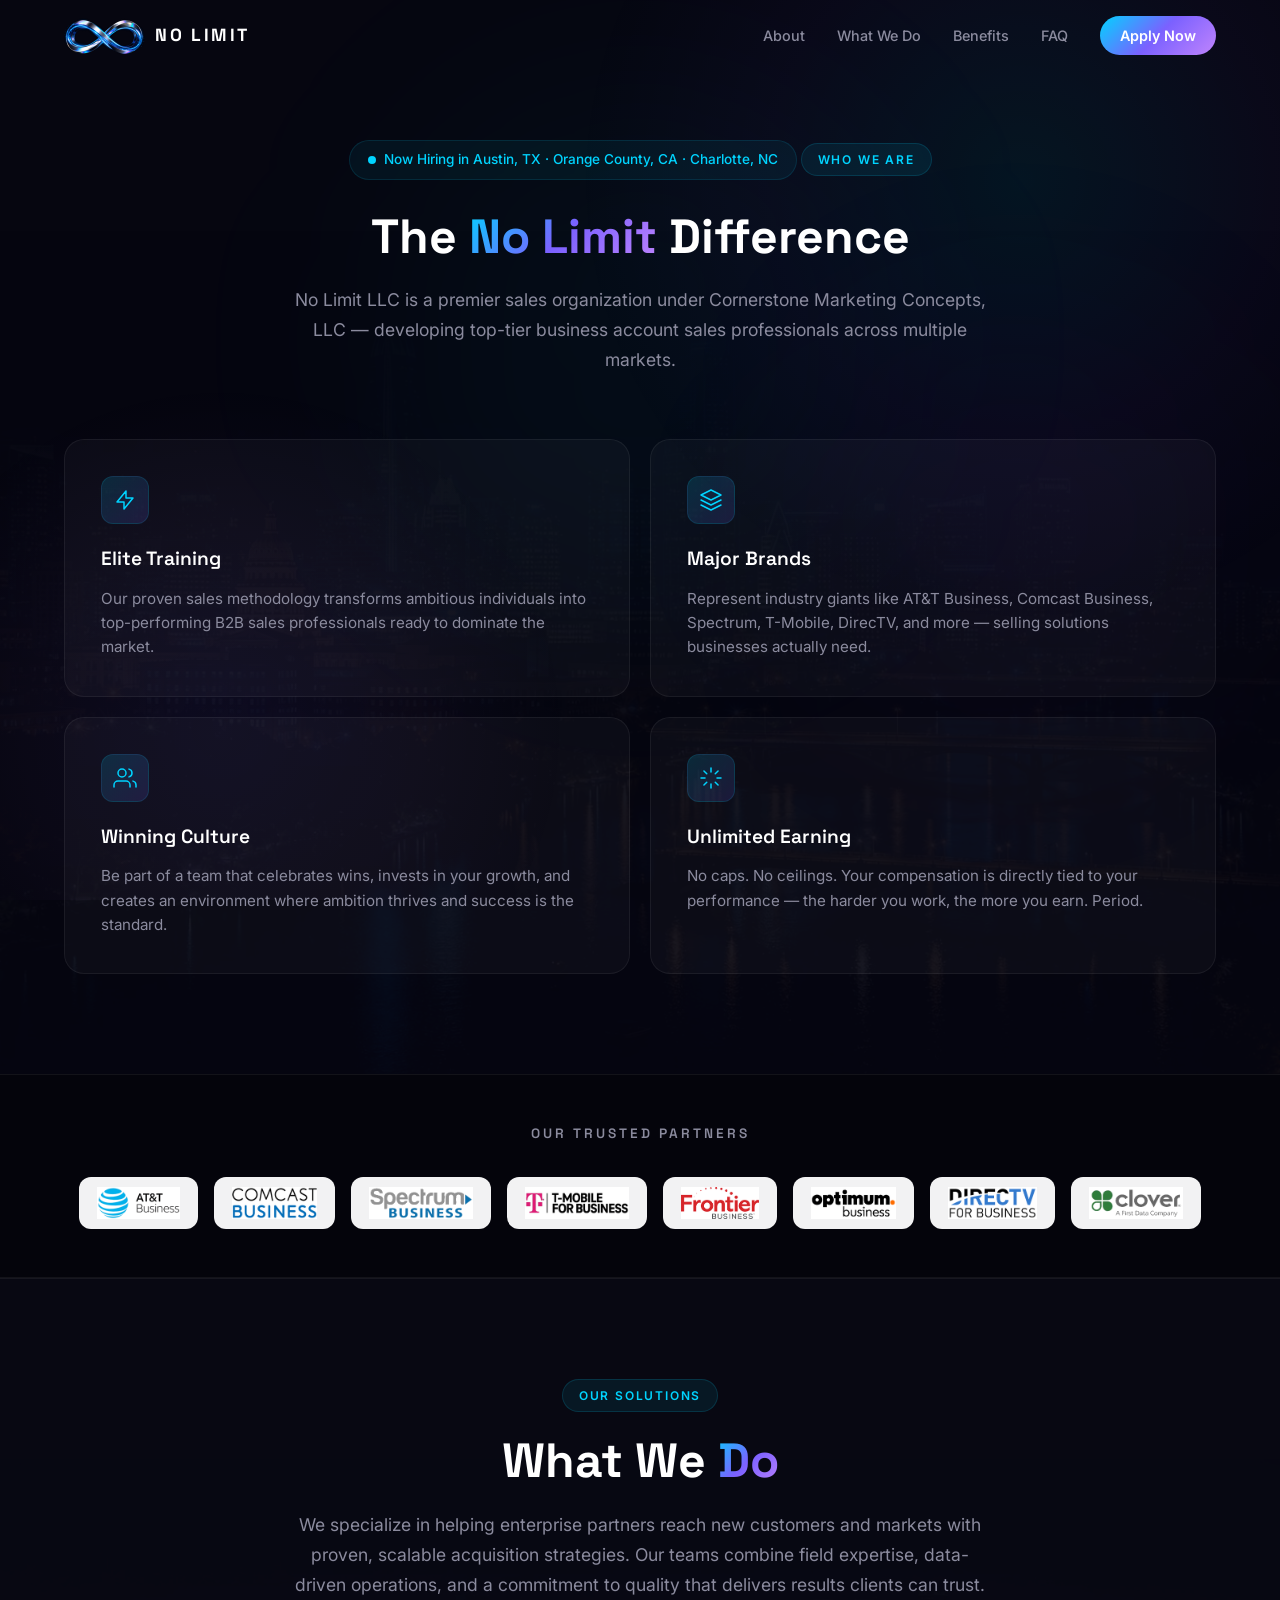
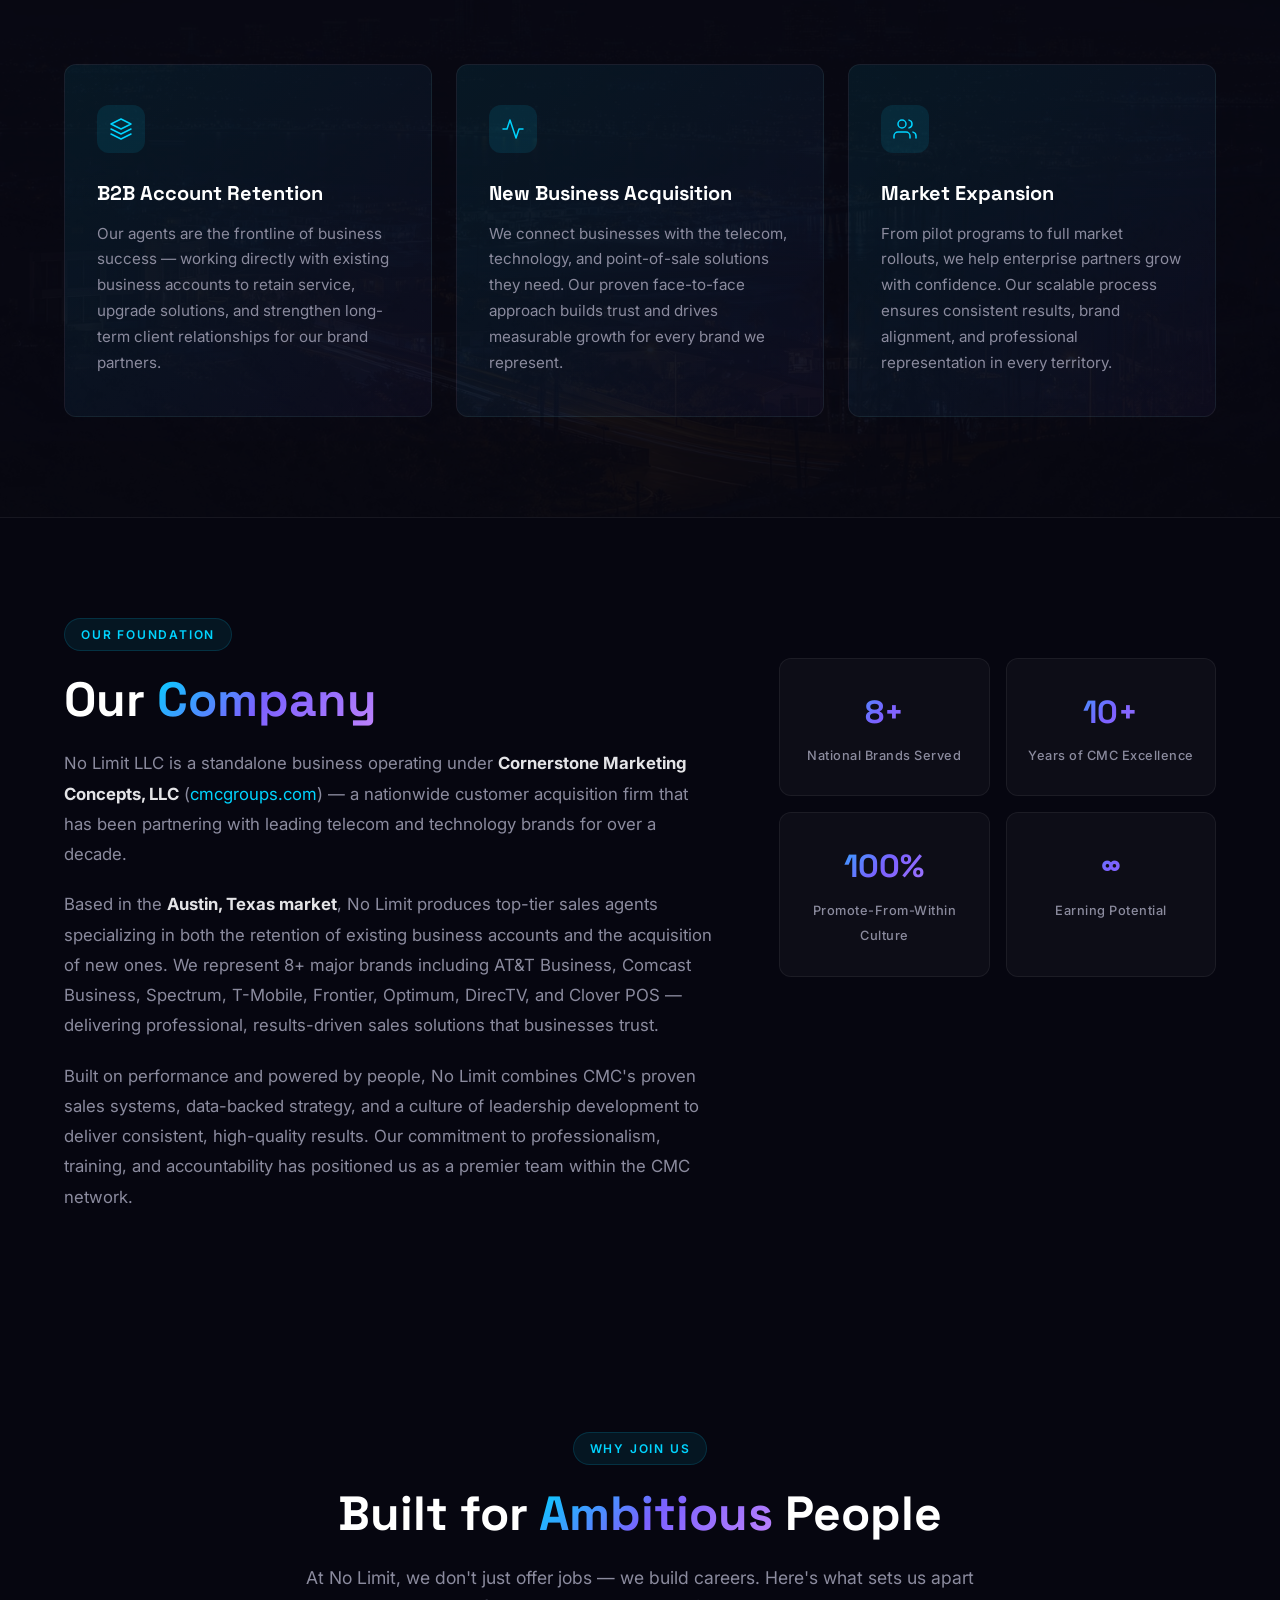
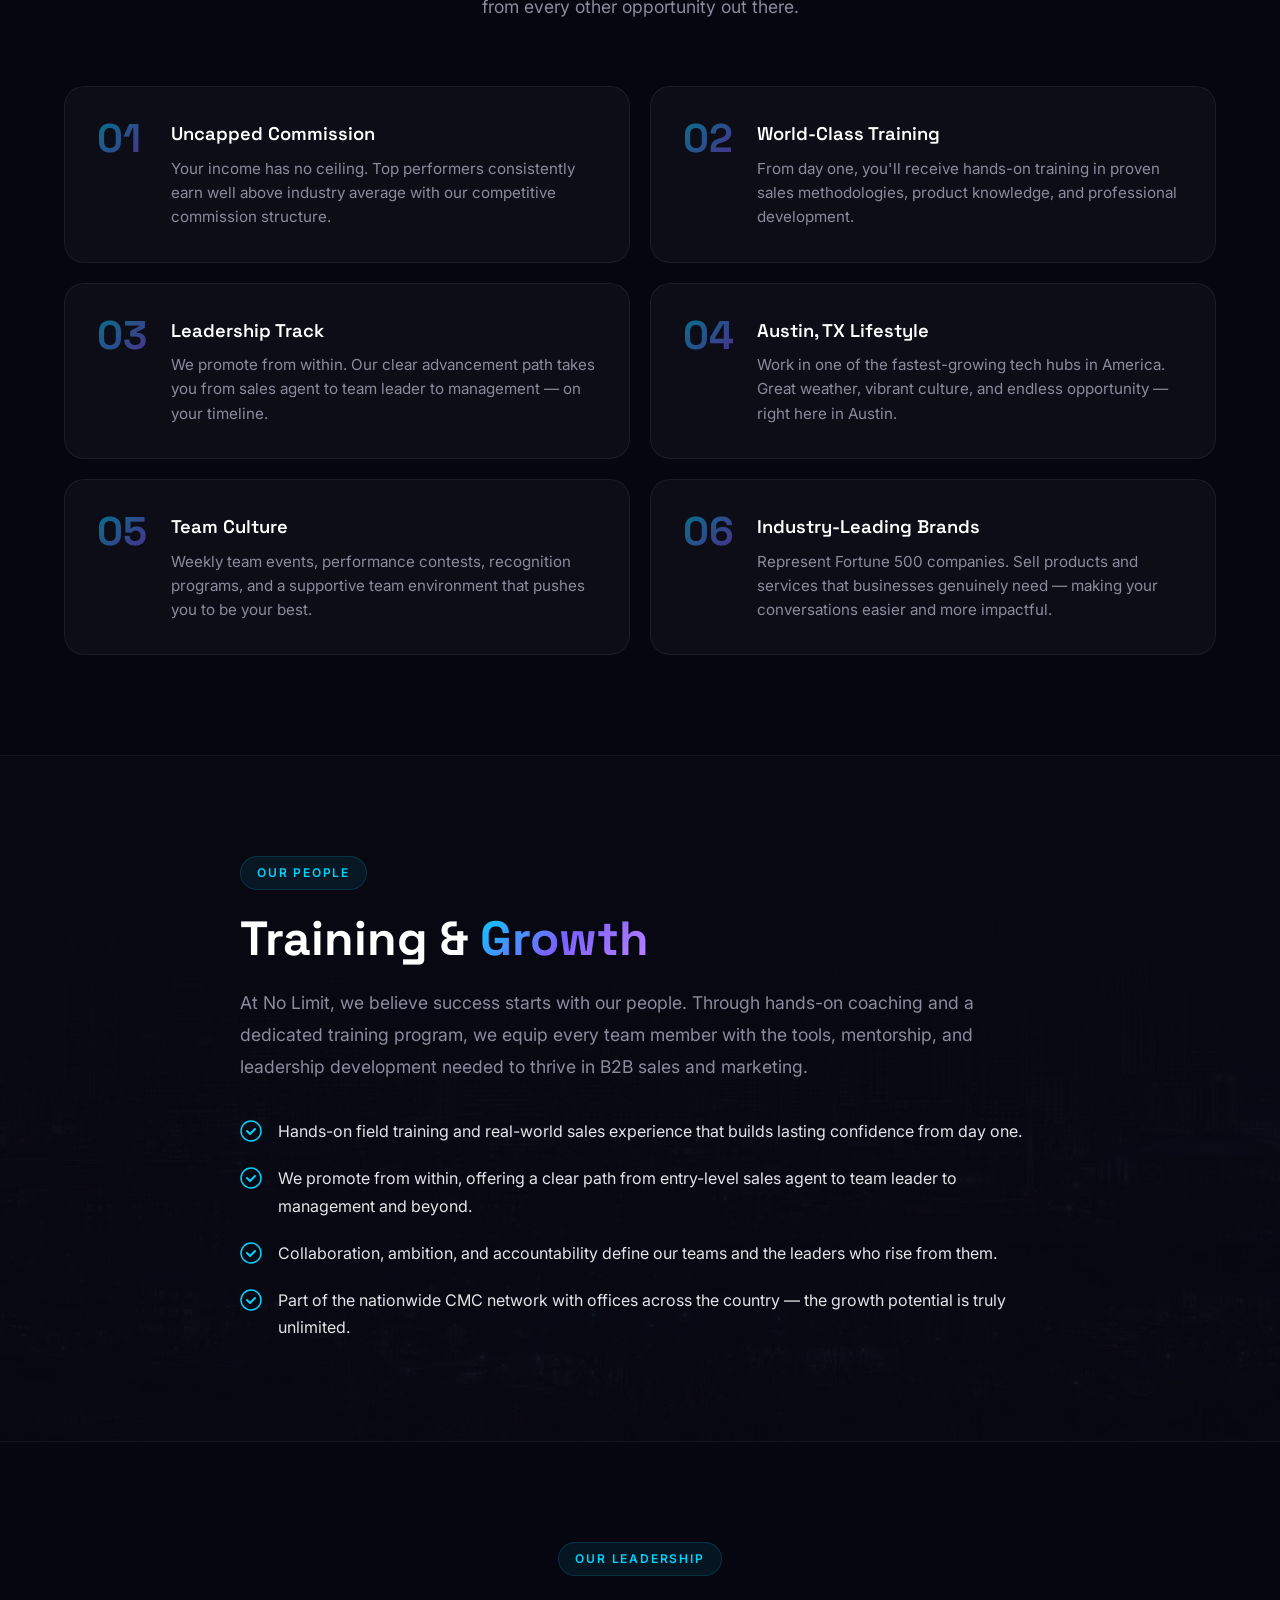
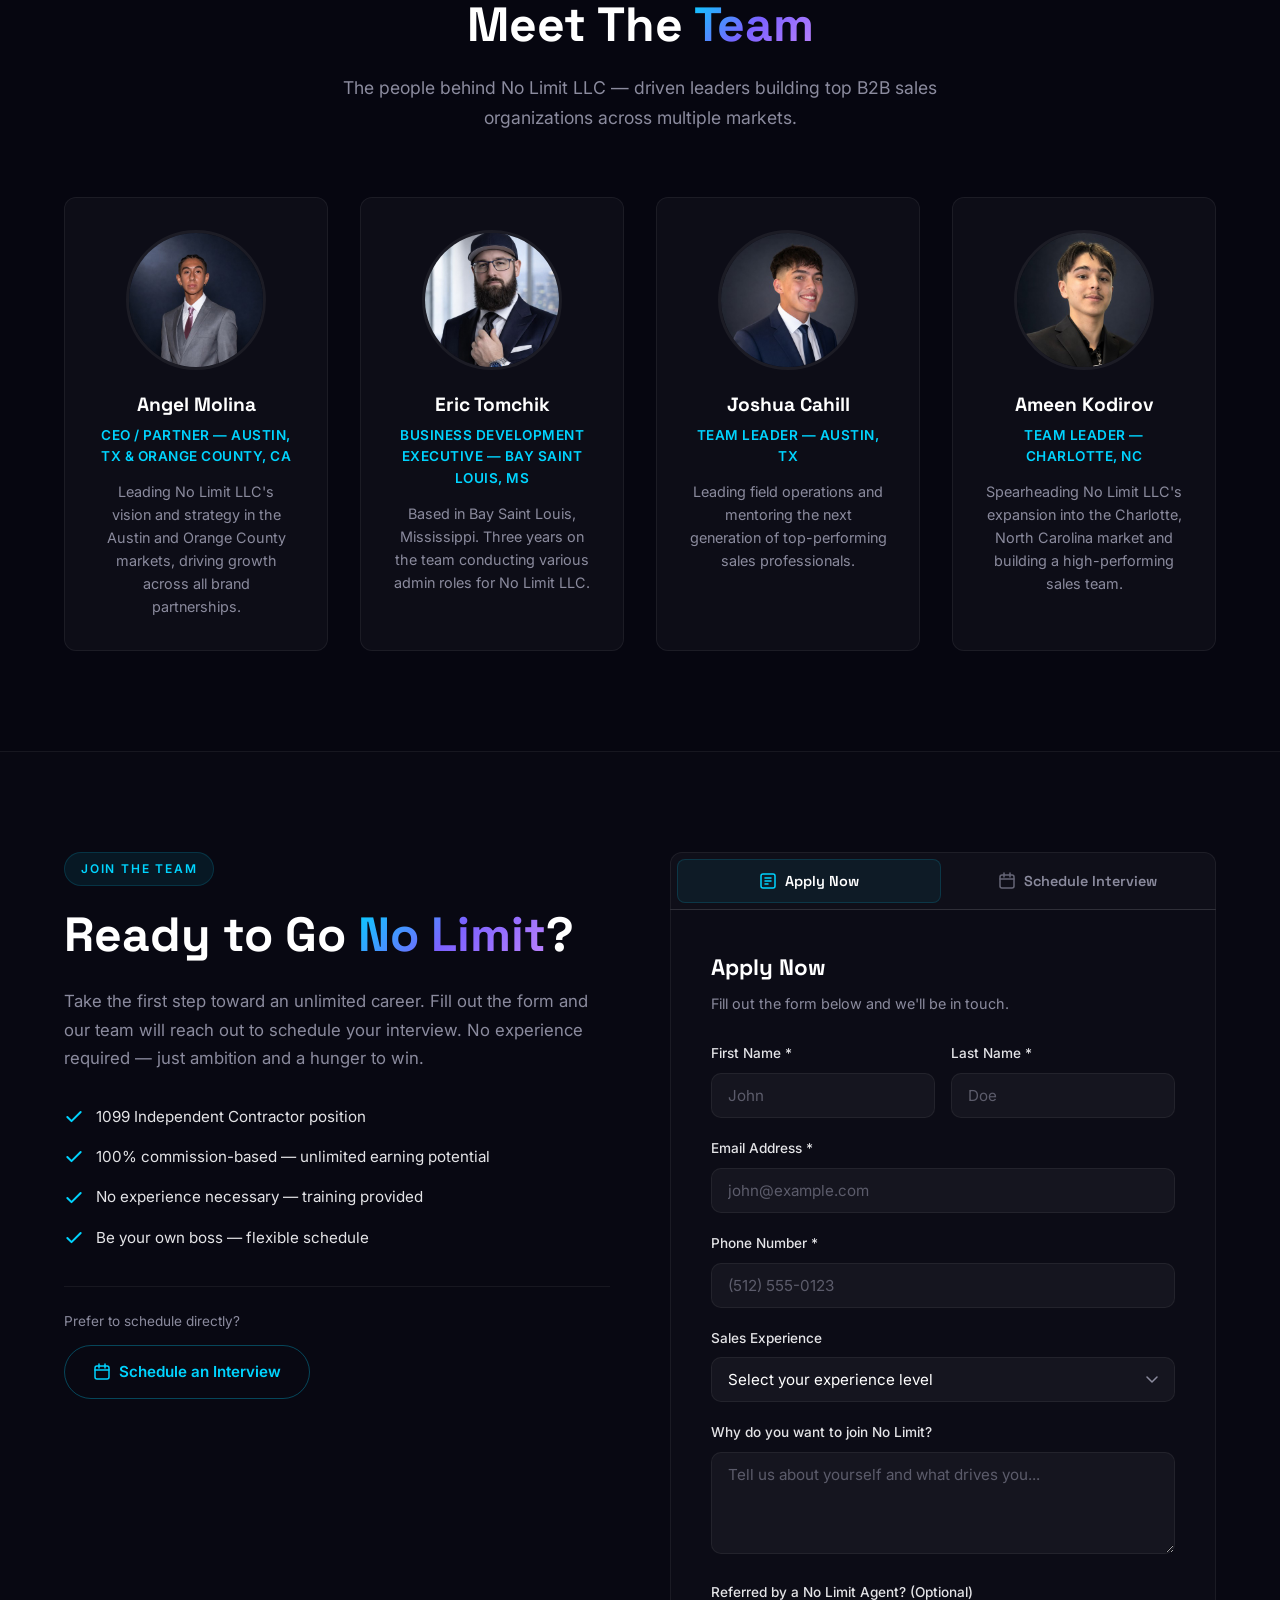
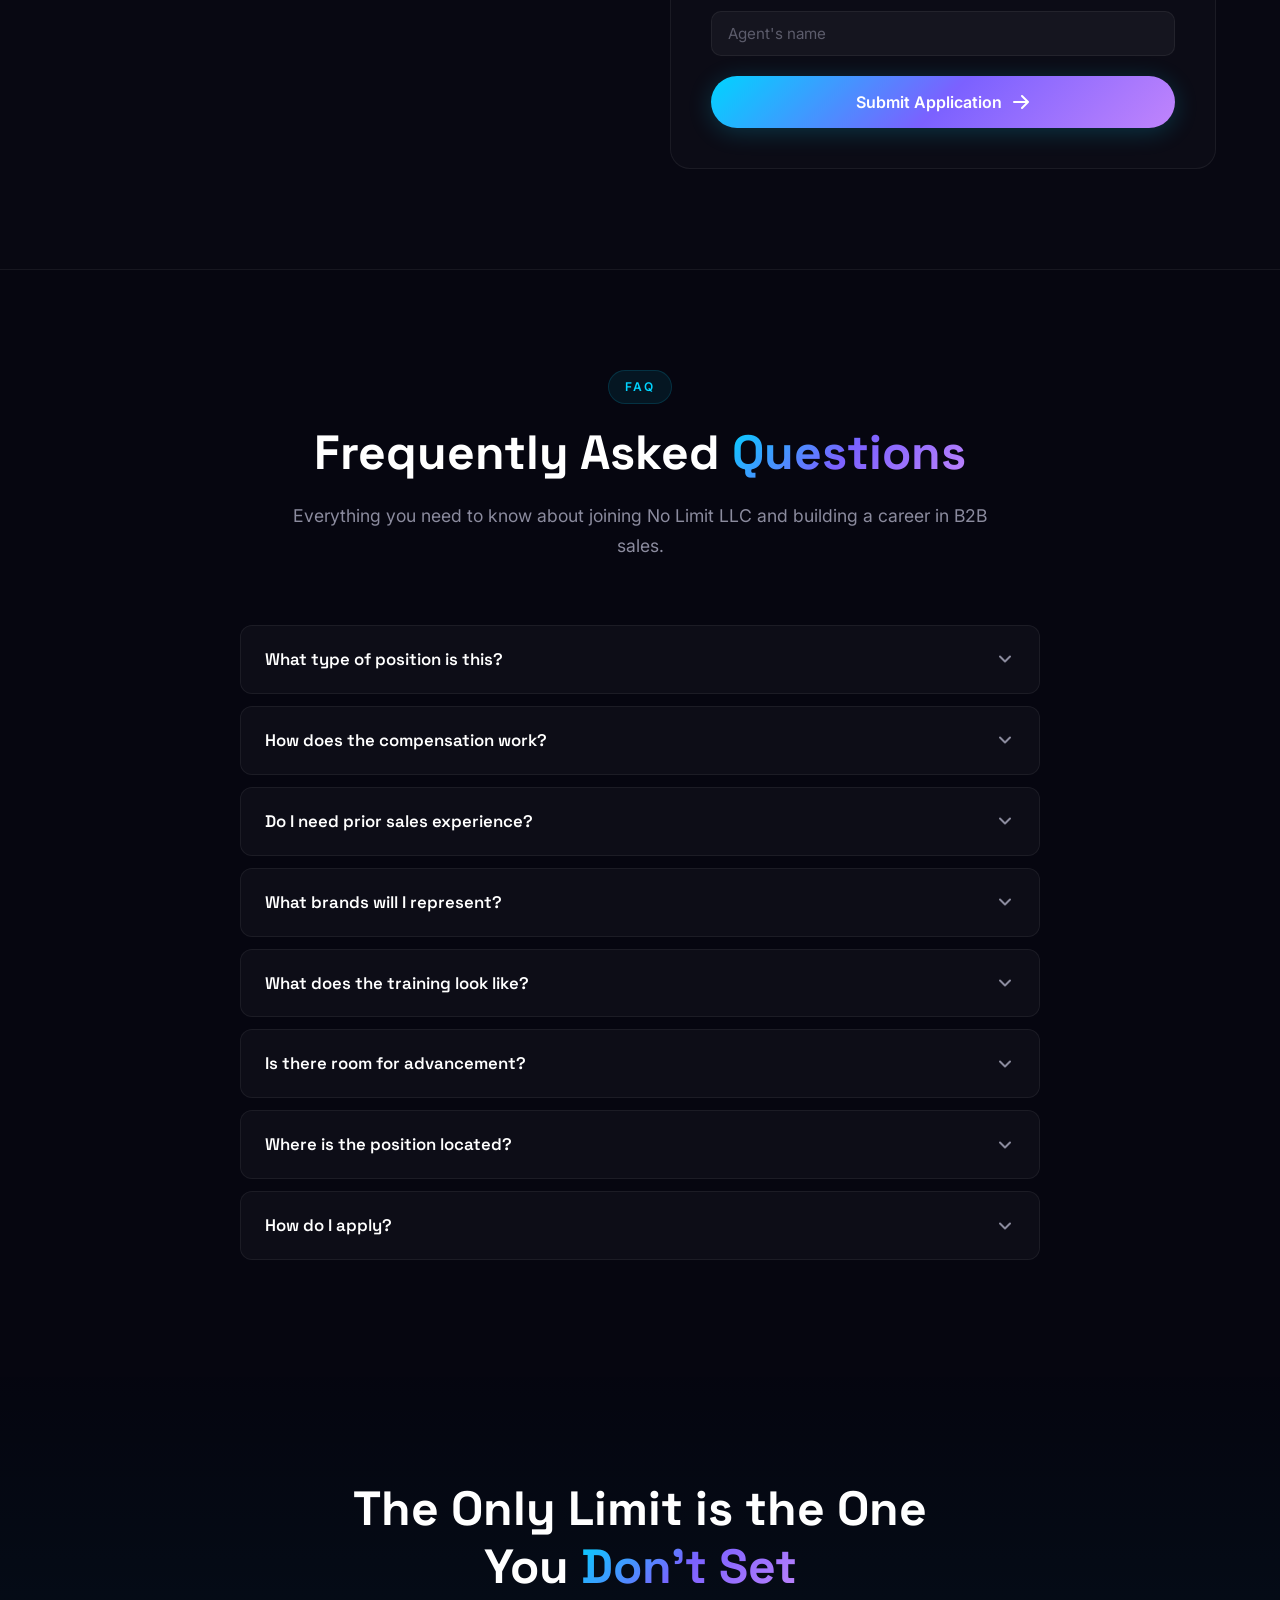
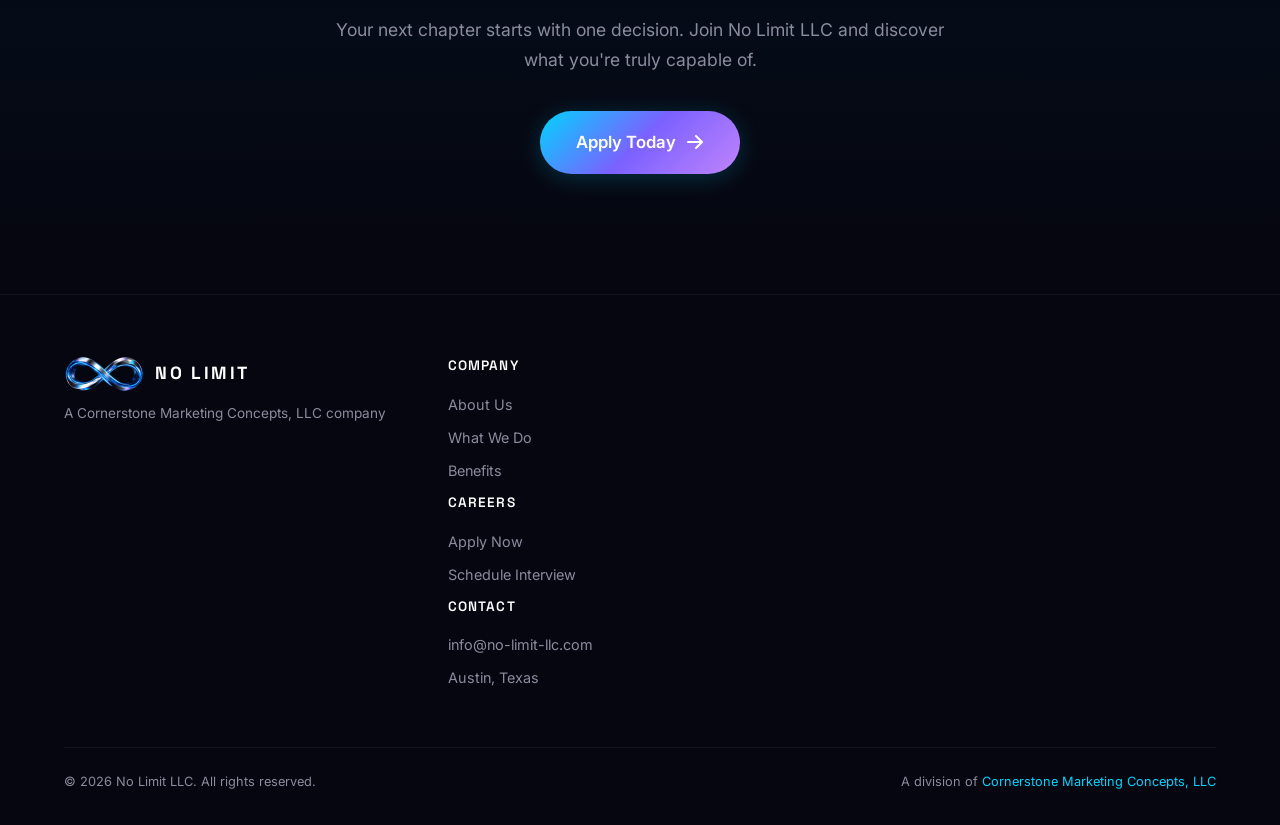
==== index.html @ f837665f "feat: update Angel Molina headshot + add city skyline backgrounds - Replace Angel Molina team photo " ====
<!DOCTYPE html>
<html lang="en">
<head>
    <meta charset="UTF-8">
    <meta name="viewport" content="width=device-width, initial-scale=1.0">
    <title>No Limit LLC | Unlimited Career Potential in B2B Sales</title>
    <meta name="description" content="Join No Limit LLC in Austin, TX — the premier B2B sales team under Cornerstone Marketing Concepts. Build an unlimited career with top-tier training, uncapped earning potential, and a winning culture.">
    <link rel="icon" type="image/png" sizes="32x32" href="favicon-32.png">
    <link rel="icon" type="image/png" sizes="192x192" href="favicon-192.png">
    <link rel="apple-touch-icon" href="favicon-192.png">
    <link rel="preconnect" href="https://fonts.googleapis.com">
    <link rel="preconnect" href="https://fonts.gstatic.com" crossorigin>
    <link href="https://fonts.googleapis.com/css2?family=Inter:wght@300;400;500;600;700;800;900&family=Space+Grotesk:wght@400;500;600;700&display=swap" rel="stylesheet">
    <link rel="stylesheet" href="styles.css">

    <!-- Cal.com Embed Script -->
    <script>
      (function (C, A, L) { let p = function (a, ar) { a.q.push(ar); }; let d = C.document; C.Cal = C.Cal || function () { let cal = C.Cal; let ar = arguments; if (!cal.loaded) { cal.ns = {}; cal.q = cal.q || []; d.head.appendChild(d.createElement("script")).src = A; cal.loaded = true; } if (ar[0] === L) { const api = function () { p(api, arguments); }; const namespace = ar[1]; api.q = api.q || []; if(typeof namespace === "string"){cal.ns[namespace] = cal.ns[namespace] || api;p(cal.ns[namespace], ar);p(cal, ["initNamespace", namespace]);} else p(cal, ar); return;} p(cal, ar); }; })(window, "https://app.cal.com/embed/embed.js", "init");
      Cal("init", {origin:"https://cal.com"});
      Cal("ui", {"theme":"dark","cssVarsPerTheme":{"dark":{"cal-brand":"#00d4ff"}},"hideEventTypeDetails":false});
    </script>
</head>
<body>
    <!-- Animated background grid -->
    <div class="bg-grid" aria-hidden="true"></div>
    <div class="bg-glow bg-glow-1" aria-hidden="true"></div>
    <div class="bg-glow bg-glow-2" aria-hidden="true"></div>

    <!-- Navigation -->
    <nav class="navbar" id="navbar">
        <div class="nav-container">
            <a href="#" class="nav-logo">
                <img src="logo-nav.png" alt="No Limit" class="logo-icon">
                <span class="logo-text">NO LIMIT</span>
            </a>
            <div class="nav-links" id="navLinks">
                <a href="#about" class="nav-link">About</a>
                <a href="#what-we-do" class="nav-link">What We Do</a>
                <a href="#benefits" class="nav-link">Benefits</a>
                <a href="#faq" class="nav-link">FAQ</a>
                <a href="#apply" class="nav-link nav-cta">Apply Now</a>
            </div>
            <button class="nav-toggle" id="navToggle" aria-label="Toggle menu">
                <span></span>
                <span></span>
                <span></span>
            </button>
        </div>
    </nav>

    <!-- About Section (Top of page) -->
    <section class="section section-first city-bg city-bg-austin" id="about">
        <div class="container">
            <div class="section-header">
                <div class="hero-badge">
                    <span class="badge-dot"></span>
                    Now Hiring in Austin, TX · Orange County, CA · Charlotte, NC
                </div>
                <span class="section-tag">Who We Are</span>
                <h2 class="section-title">The <span class="gradient-text">No Limit</span> Difference</h2>
                <p class="section-subtitle">
                    No Limit LLC is a premier sales organization under Cornerstone Marketing Concepts, LLC — 
                    developing top-tier business account sales professionals across multiple markets.
                </p>
            </div>
            <div class="about-grid">
                <div class="about-card">
                    <div class="about-icon">
                        <svg viewBox="0 0 24 24" fill="none" stroke="currentColor" stroke-width="1.5"><path d="M13 10V3L4 14h7v7l9-11h-7z" stroke-linecap="round" stroke-linejoin="round"/></svg>
                    </div>
                    <h3>Elite Training</h3>
                    <p>Our proven sales methodology transforms ambitious individuals into top-performing B2B sales professionals ready to dominate the market.</p>
                </div>
                <div class="about-card">
                    <div class="about-icon">
                        <svg viewBox="0 0 24 24" fill="none" stroke="currentColor" stroke-width="1.5"><path d="M12 2L2 7l10 5 10-5-10-5zM2 17l10 5 10-5M2 12l10 5 10-5" stroke-linecap="round" stroke-linejoin="round"/></svg>
                    </div>
                    <h3>Major Brands</h3>
                    <p>Represent industry giants like AT&T Business, Comcast Business, Spectrum, T-Mobile, DirecTV, and more — selling solutions businesses actually need.</p>
                </div>
                <div class="about-card">
                    <div class="about-icon">
                        <svg viewBox="0 0 24 24" fill="none" stroke="currentColor" stroke-width="1.5"><path d="M17 21v-2a4 4 0 00-4-4H5a4 4 0 00-4 4v2M9 11a4 4 0 100-8 4 4 0 000 8zM23 21v-2a4 4 0 00-3-3.87M16 3.13a4 4 0 010 7.75" stroke-linecap="round" stroke-linejoin="round"/></svg>
                    </div>
                    <h3>Winning Culture</h3>
                    <p>Be part of a team that celebrates wins, invests in your growth, and creates an environment where ambition thrives and success is the standard.</p>
                </div>
                <div class="about-card">
                    <div class="about-icon">
                        <svg viewBox="0 0 24 24" fill="none" stroke="currentColor" stroke-width="1.5"><path d="M12 2v4M12 18v4M4.93 4.93l2.83 2.83M16.24 16.24l2.83 2.83M2 12h4M18 12h4M4.93 19.07l2.83-2.83M16.24 7.76l2.83-2.83" stroke-linecap="round"/></svg>
                    </div>
                    <h3>Unlimited Earning</h3>
                    <p>No caps. No ceilings. Your compensation is directly tied to your performance — the harder you work, the more you earn. Period.</p>
                </div>
            </div>
        </div>
    </section>

    <!-- Trusted Partners Logo Bar -->
    <section class="partners-bar" id="services">
        <div class="container">
            <h3 class="partners-title">OUR TRUSTED PARTNERS</h3>
            <div class="partners-logos">
                <div class="partner-logo-pill"><img src="logos/att-business.png" alt="AT&T Business" loading="lazy"></div>
                <div class="partner-logo-pill"><img src="logos/comcast-business.png" alt="Comcast Business" loading="lazy"></div>
                <div class="partner-logo-pill"><img src="logos/spectrum-business.png" alt="Spectrum Business" loading="lazy"></div>
                <div class="partner-logo-pill"><img src="logos/tmobile-business.png" alt="T-Mobile for Business" loading="lazy"></div>
                <div class="partner-logo-pill"><img src="logos/frontier-business.png" alt="Frontier Business" loading="lazy"></div>
                <div class="partner-logo-pill"><img src="logos/optimum-business.png" alt="Optimum Business" loading="lazy"></div>
                <div class="partner-logo-pill"><img src="logos/dtv-business.png" alt="DirecTV for Business" loading="lazy"></div>
                <div class="partner-logo-pill"><img src="logos/clover-logo.png" alt="Clover POS" loading="lazy"></div>
            </div>
        </div>
    </section>

    <!-- Our Services Section -->
    <section class="section section-dark city-bg city-bg-oc" id="what-we-do">
        <div class="container">
            <div class="section-header">
                <span class="section-tag">Our Solutions</span>
                <h2 class="section-title">What We <span class="gradient-text">Do</span></h2>
                <p class="section-subtitle">
                    We specialize in helping enterprise partners reach new customers and markets with proven, 
                    scalable acquisition strategies. Our teams combine field expertise, data-driven operations, 
                    and a commitment to quality that delivers results clients can trust.
                </p>
            </div>
            <div class="services-grid">
                <div class="service-card">
                    <div class="service-icon">
                        <svg viewBox="0 0 24 24" fill="none" stroke="currentColor" stroke-width="1.5"><path d="M12 2L2 7l10 5 10-5-10-5zM2 17l10 5 10-5M2 12l10 5 10-5" stroke-linecap="round" stroke-linejoin="round"/></svg>
                    </div>
                    <h3>B2B Account Retention</h3>
                    <p>Our agents are the frontline of business success — working directly with existing business accounts to retain service, upgrade solutions, and strengthen long-term client relationships for our brand partners.</p>
                </div>
                <div class="service-card">
                    <div class="service-icon">
                        <svg viewBox="0 0 24 24" fill="none" stroke="currentColor" stroke-width="1.5"><path d="M22 12h-4l-3 9L9 3l-3 9H2" stroke-linecap="round" stroke-linejoin="round"/></svg>
                    </div>
                    <h3>New Business Acquisition</h3>
                    <p>We connect businesses with the telecom, technology, and point-of-sale solutions they need. Our proven face-to-face approach builds trust and drives measurable growth for every brand we represent.</p>
                </div>
                <div class="service-card">
                    <div class="service-icon">
                        <svg viewBox="0 0 24 24" fill="none" stroke="currentColor" stroke-width="1.5"><path d="M17 21v-2a4 4 0 00-4-4H5a4 4 0 00-4 4v2M9 11a4 4 0 100-8 4 4 0 000 8zM23 21v-2a4 4 0 00-3-3.87M16 3.13a4 4 0 010 7.75" stroke-linecap="round" stroke-linejoin="round"/></svg>
                    </div>
                    <h3>Market Expansion</h3>
                    <p>From pilot programs to full market rollouts, we help enterprise partners grow with confidence. Our scalable process ensures consistent results, brand alignment, and professional representation in every territory.</p>
                </div>
            </div>
        </div>
    </section>

    <!-- Our Company Section -->
    <section class="section" id="company">
        <div class="container">
            <div class="company-layout">
                <div class="company-text">
                    <span class="section-tag">Our Foundation</span>
                    <h2 class="section-title">Our <span class="gradient-text">Company</span></h2>
                    <p class="company-description">
                        No Limit LLC is a standalone business operating under <strong>Cornerstone Marketing Concepts, LLC</strong> 
                        (<a href="https://cmcgroups.com" target="_blank" rel="noopener">cmcgroups.com</a>) — a nationwide customer acquisition 
                        firm that has been partnering with leading telecom and technology brands for over a decade.
                    </p>
                    <p class="company-description">
                        Based in the <strong>Austin, Texas market</strong>, No Limit produces top-tier sales agents specializing in both 
                        the retention of existing business accounts and the acquisition of new ones. We represent 8+ major brands including 
                        AT&T Business, Comcast Business, Spectrum, T-Mobile, Frontier, Optimum, DirecTV, and Clover POS — delivering 
                        professional, results-driven sales solutions that businesses trust.
                    </p>
                    <p class="company-description">
                        Built on performance and powered by people, No Limit combines CMC's proven sales systems, data-backed strategy, 
                        and a culture of leadership development to deliver consistent, high-quality results. Our commitment to professionalism, 
                        training, and accountability has positioned us as a premier team within the CMC network.
                    </p>
                </div>
                <div class="company-stats">
                    <div class="company-stat-card">
                        <span class="company-stat-number">8+</span>
                        <span class="company-stat-label">National Brands Served</span>
                    </div>
                    <div class="company-stat-card">
                        <span class="company-stat-number">10+</span>
                        <span class="company-stat-label">Years of CMC Excellence</span>
                    </div>
                    <div class="company-stat-card">
                        <span class="company-stat-number">100%</span>
                        <span class="company-stat-label">Promote-From-Within Culture</span>
                    </div>
                    <div class="company-stat-card">
                        <span class="company-stat-number">∞</span>
                        <span class="company-stat-label">Earning Potential</span>
                    </div>
                </div>
            </div>
        </div>
    </section>

    <!-- Benefits Section -->
    <section class="section" id="benefits">
        <div class="container">
            <div class="section-header">
                <span class="section-tag">Why Join Us</span>
                <h2 class="section-title">Built for <span class="gradient-text">Ambitious</span> People</h2>
                <p class="section-subtitle">
                    At No Limit, we don't just offer jobs — we build careers. Here's what sets us apart 
                    from every other opportunity out there.
                </p>
            </div>
            <div class="benefits-grid">
                <div class="benefit-item">
                    <div class="benefit-number">01</div>
                    <div class="benefit-content">
                        <h3>Uncapped Commission</h3>
                        <p>Your income has no ceiling. Top performers consistently earn well above industry average with our competitive commission structure.</p>
                    </div>
                </div>
                <div class="benefit-item">
                    <div class="benefit-number">02</div>
                    <div class="benefit-content">
                        <h3>World-Class Training</h3>
                        <p>From day one, you'll receive hands-on training in proven sales methodologies, product knowledge, and professional development.</p>
                    </div>
                </div>
                <div class="benefit-item">
                    <div class="benefit-number">03</div>
                    <div class="benefit-content">
                        <h3>Leadership Track</h3>
                        <p>We promote from within. Our clear advancement path takes you from sales agent to team leader to management — on your timeline.</p>
                    </div>
                </div>
                <div class="benefit-item">
                    <div class="benefit-number">04</div>
                    <div class="benefit-content">
                        <h3>Austin, TX Lifestyle</h3>
                        <p>Work in one of the fastest-growing tech hubs in America. Great weather, vibrant culture, and endless opportunity — right here in Austin.</p>
                    </div>
                </div>
                <div class="benefit-item">
                    <div class="benefit-number">05</div>
                    <div class="benefit-content">
                        <h3>Team Culture</h3>
                        <p>Weekly team events, performance contests, recognition programs, and a supportive team environment that pushes you to be your best.</p>
                    </div>
                </div>
                <div class="benefit-item">
                    <div class="benefit-number">06</div>
                    <div class="benefit-content">
                        <h3>Industry-Leading Brands</h3>
                        <p>Represent Fortune 500 companies. Sell products and services that businesses genuinely need — making your conversations easier and more impactful.</p>
                    </div>
                </div>
            </div>
        </div>
    </section>

    <!-- Training & Growth Section -->
    <section class="section section-dark city-bg city-bg-charlotte" id="training">
        <div class="container">
            <div class="training-layout">
                <div class="training-text">
                    <span class="section-tag">Our People</span>
                    <h2 class="section-title">Training & <span class="gradient-text">Growth</span></h2>
                    <p class="training-description">
                        At No Limit, we believe success starts with our people. Through hands-on coaching and a 
                        dedicated training program, we equip every team member with the tools, mentorship, and 
                        leadership development needed to thrive in B2B sales and marketing.
                    </p>
                    <div class="training-points">
                        <div class="training-point">
                            <svg width="22" height="22" viewBox="0 0 22 22" fill="none"><circle cx="11" cy="11" r="10" stroke="var(--accent)" stroke-width="1.5"/><path d="M7 11l3 3 5-5" stroke="var(--accent)" stroke-width="2" stroke-linecap="round" stroke-linejoin="round"/></svg>
                            <span>Hands-on field training and real-world sales experience that builds lasting confidence from day one.</span>
                        </div>
                        <div class="training-point">
                            <svg width="22" height="22" viewBox="0 0 22 22" fill="none"><circle cx="11" cy="11" r="10" stroke="var(--accent)" stroke-width="1.5"/><path d="M7 11l3 3 5-5" stroke="var(--accent)" stroke-width="2" stroke-linecap="round" stroke-linejoin="round"/></svg>
                            <span>We promote from within, offering a clear path from entry-level sales agent to team leader to management and beyond.</span>
                        </div>
                        <div class="training-point">
                            <svg width="22" height="22" viewBox="0 0 22 22" fill="none"><circle cx="11" cy="11" r="10" stroke="var(--accent)" stroke-width="1.5"/><path d="M7 11l3 3 5-5" stroke="var(--accent)" stroke-width="2" stroke-linecap="round" stroke-linejoin="round"/></svg>
                            <span>Collaboration, ambition, and accountability define our teams and the leaders who rise from them.</span>
                        </div>
                        <div class="training-point">
                            <svg width="22" height="22" viewBox="0 0 22 22" fill="none"><circle cx="11" cy="11" r="10" stroke="var(--accent)" stroke-width="1.5"/><path d="M7 11l3 3 5-5" stroke="var(--accent)" stroke-width="2" stroke-linecap="round" stroke-linejoin="round"/></svg>
                            <span>Part of the nationwide CMC network with offices across the country — the growth potential is truly unlimited.</span>
                        </div>
                    </div>
                </div>
            </div>
        </div>
    </section>

    <!-- Meet The Team Section -->
    <section class="section" id="team">
        <div class="container">
            <div class="section-header">
                <span class="section-tag">Our Leadership</span>
                <h2 class="section-title">Meet The <span class="gradient-text">Team</span></h2>
                <p class="section-subtitle">
                    The people behind No Limit LLC — driven leaders building top B2B sales organizations across multiple markets.
                </p>
            </div>
            <div class="team-grid">
                <div class="team-card">
                    <div class="team-photo">
                        <img src="team/angel-molina.jpg" alt="Angel Molina" loading="lazy">
                    </div>
                    <h3 class="team-name">Angel Molina</h3>
                    <span class="team-title">CEO / Partner — Austin, TX & Orange County, CA</span>
                    <p class="team-bio">Leading No Limit LLC's vision and strategy in the Austin and Orange County markets, driving growth across all brand partnerships.</p>
                </div>
                <div class="team-card">
                    <div class="team-photo">
                        <img src="team/eric-tomchik.jpg" alt="Eric Tomchik" loading="lazy">
                    </div>
                    <h3 class="team-name">Eric Tomchik</h3>
                    <span class="team-title">Business Development Executive — Bay Saint Louis, MS</span>
                    <p class="team-bio">Based in Bay Saint Louis, Mississippi. Three years on the team conducting various admin roles for No Limit LLC.</p>
                </div>
                <div class="team-card">
                    <div class="team-photo">
                        <img src="team/joshua-cahill.jpg" alt="Joshua Cahill" loading="lazy">
                    </div>
                    <h3 class="team-name">Joshua Cahill</h3>
                    <span class="team-title">Team Leader — Austin, TX</span>
                    <p class="team-bio">Leading field operations and mentoring the next generation of top-performing sales professionals.</p>
                </div>
                <div class="team-card">
                    <div class="team-photo">
                        <img src="team/ameen-kodirov.jpg" alt="Ameen Kodirov" loading="lazy">
                    </div>
                    <h3 class="team-name">Ameen Kodirov</h3>
                    <span class="team-title">Team Leader — Charlotte, NC</span>
                    <p class="team-bio">Spearheading No Limit LLC's expansion into the Charlotte, North Carolina market and building a high-performing sales team.</p>
                </div>
            </div>
        </div>
    </section>

    <!-- Apply / Form Section -->
    <section class="section section-dark" id="apply">
        <div class="container">
            <div class="apply-layout">
                <div class="apply-info">
                    <span class="section-tag">Join the Team</span>
                    <h2 class="section-title">Ready to Go <span class="gradient-text">No Limit</span>?</h2>
                    <p class="apply-description">
                        Take the first step toward an unlimited career. Fill out the form and our team 
                        will reach out to schedule your interview. No experience required — just ambition 
                        and a hunger to win.
                    </p>
                    <div class="apply-features">
                        <div class="apply-feature">
                            <svg width="20" height="20" viewBox="0 0 20 20" fill="none"><path d="M16.667 5L7.5 14.167 3.333 10" stroke="currentColor" stroke-width="2" stroke-linecap="round" stroke-linejoin="round"/></svg>
                            <span>1099 Independent Contractor position</span>
                        </div>
                        <div class="apply-feature">
                            <svg width="20" height="20" viewBox="0 0 20 20" fill="none"><path d="M16.667 5L7.5 14.167 3.333 10" stroke="currentColor" stroke-width="2" stroke-linecap="round" stroke-linejoin="round"/></svg>
                            <span>100% commission-based — unlimited earning potential</span>
                        </div>
                        <div class="apply-feature">
                            <svg width="20" height="20" viewBox="0 0 20 20" fill="none"><path d="M16.667 5L7.5 14.167 3.333 10" stroke="currentColor" stroke-width="2" stroke-linecap="round" stroke-linejoin="round"/></svg>
                            <span>No experience necessary — training provided</span>
                        </div>
                        <div class="apply-feature">
                            <svg width="20" height="20" viewBox="0 0 20 20" fill="none"><path d="M16.667 5L7.5 14.167 3.333 10" stroke="currentColor" stroke-width="2" stroke-linecap="round" stroke-linejoin="round"/></svg>
                            <span>Be your own boss — flexible schedule</span>
                        </div>
                    </div>

                    <!-- Schedule CTA -->
                    <div class="calendly-cta">
                        <p class="calendly-label">Prefer to schedule directly?</p>
                        <a href="#apply" class="btn btn-outline" id="calendlyBtn" onclick="openCalendly(event)">
                            <svg width="18" height="18" viewBox="0 0 18 18" fill="none"><rect x="2" y="3" width="14" height="13" rx="2" stroke="currentColor" stroke-width="1.5"/><path d="M2 7h14M6 1v4M12 1v4" stroke="currentColor" stroke-width="1.5" stroke-linecap="round"/></svg>
                            Schedule an Interview
                        </a>
                    </div>
                </div>

                <div class="apply-form-wrapper">
                    <!-- Tab Switcher -->
                    <div class="apply-tabs">
                        <button class="apply-tab active" data-tab="form" id="tabForm">
                            <svg width="18" height="18" viewBox="0 0 18 18" fill="none"><path d="M14 2H4a2 2 0 00-2 2v10a2 2 0 002 2h10a2 2 0 002-2V4a2 2 0 00-2-2z" stroke="currentColor" stroke-width="1.5"/><path d="M6 6h6M6 9h6M6 12h3" stroke="currentColor" stroke-width="1.5" stroke-linecap="round"/></svg>
                            Apply Now
                        </button>
                        <button class="apply-tab" data-tab="calendar" id="tabCalendar">
                            <svg width="18" height="18" viewBox="0 0 18 18" fill="none"><rect x="2" y="3" width="14" height="13" rx="2" stroke="currentColor" stroke-width="1.5"/><path d="M2 7h14M6 1v4M12 1v4" stroke="currentColor" stroke-width="1.5" stroke-linecap="round"/></svg>
                            Schedule Interview
                        </button>
                    </div>

                    <!-- Form Panel -->
                    <div class="apply-panel active" id="panelForm">
                        <form class="apply-form" id="applicationForm" action="https://formsubmit.co/info@no-limit-llc.com" method="POST">
                            <!-- FormSubmit config -->
                            <input type="hidden" name="_subject" value="New Application - No Limit LLC">
                            <input type="hidden" name="_template" value="box">
                            <input type="hidden" name="_captcha" value="true">
                            <input type="text" name="_honey" style="display:none">
                            <input type="hidden" name="_next" value="https://www.no-limit-llc.com/thank-you.html">
                            
                            <h3 class="form-title">Apply Now</h3>
                            <p class="form-subtitle">Fill out the form below and we'll be in touch.</p>
                            
                            <div class="form-row">
                                <div class="form-group">
                                    <label for="firstName">First Name *</label>
                                    <input type="text" id="firstName" name="First Name" required placeholder="John">
                                </div>
                                <div class="form-group">
                                    <label for="lastName">Last Name *</label>
                                    <input type="text" id="lastName" name="Last Name" required placeholder="Doe">
                                </div>
                            </div>
                            <div class="form-group">
                                <label for="email">Email Address *</label>
                                <input type="email" id="email" name="Email" required placeholder="john@example.com">
                            </div>
                            <div class="form-group">
                                <label for="phone">Phone Number *</label>
                                <input type="tel" id="phone" name="Phone" required placeholder="(512) 555-0123">
                            </div>
                            <div class="form-group">
                                <label for="experience">Sales Experience</label>
                                <select id="experience" name="Sales Experience">
                                    <option value="" disabled selected>Select your experience level</option>
                                    <option value="none">No experience (that's okay!)</option>
                                    <option value="0-1">Less than 1 year</option>
                                    <option value="1-3">1-3 years</option>
                                    <option value="3-5">3-5 years</option>
                                    <option value="5+">5+ years</option>
                                </select>
                            </div>
                            <div class="form-group">
                                <label for="message">Why do you want to join No Limit?</label>
                                <textarea id="message" name="Message" rows="4" placeholder="Tell us about yourself and what drives you..."></textarea>
                            </div>
                            <div class="form-group">
                                <label for="agentReferral">Referred by a No Limit Agent? (Optional)</label>
                                <input type="text" id="agentReferral" name="Agent Referral" placeholder="Agent's name">
                            </div>
                            <button type="submit" class="btn btn-primary btn-full">
                                Submit Application
                                <svg width="20" height="20" viewBox="0 0 20 20" fill="none"><path d="M4 10h12M12 4l6 6-6 6" stroke="currentColor" stroke-width="2" stroke-linecap="round" stroke-linejoin="round"/></svg>
                            </button>
                        </form>
                    </div>

                    <!-- Calendar Panel -->
                    <div class="apply-panel" id="panelCalendar">
                        <div class="cal-embed-container">
                            <div class="cal-embed-header">
                                <h3 class="form-title">Schedule Your Interview</h3>
                                <p class="form-subtitle">Pick a date and time that works for you — we'll confirm within 24 hours.</p>
                            </div>
                            <div id="cal-inline-embed" style="width:100%;height:100%;overflow:auto"></div>
                        </div>
                    </div>
                </div>
            </div>
        </div>
    </section>

    <!-- FAQ Section -->
    <section class="section" id="faq">
        <div class="container">
            <div class="section-header">
                <span class="section-tag">FAQ</span>
                <h2 class="section-title">Frequently Asked <span class="gradient-text">Questions</span></h2>
                <p class="section-subtitle">
                    Everything you need to know about joining No Limit LLC and building a career in B2B sales.
                </p>
            </div>
            <div class="faq-list">
                <details class="faq-item">
                    <summary class="faq-question">
                        <span>What type of position is this?</span>
                        <svg class="faq-chevron" width="20" height="20" viewBox="0 0 20 20" fill="none"><path d="M5 7.5l5 5 5-5" stroke="currentColor" stroke-width="2" stroke-linecap="round" stroke-linejoin="round"/></svg>
                    </summary>
                    <div class="faq-answer">
                        <p>This is a <strong>1099 independent contractor</strong> position. You'll operate as your own boss with the freedom and flexibility that comes with being an independent business professional. This means you control your schedule, your approach, and ultimately your income.</p>
                    </div>
                </details>
                <details class="faq-item">
                    <summary class="faq-question">
                        <span>How does the compensation work?</span>
                        <svg class="faq-chevron" width="20" height="20" viewBox="0 0 20 20" fill="none"><path d="M5 7.5l5 5 5-5" stroke="currentColor" stroke-width="2" stroke-linecap="round" stroke-linejoin="round"/></svg>
                    </summary>
                    <div class="faq-answer">
                        <p>Compensation is <strong>100% commission-based with unlimited earning potential</strong>. There are absolutely no caps on what you can earn. Top-performing agents consistently earn well above traditional salaried positions. The more effort you put in, the more you make — it's that simple.</p>
                    </div>
                </details>
                <details class="faq-item">
                    <summary class="faq-question">
                        <span>Do I need prior sales experience?</span>
                        <svg class="faq-chevron" width="20" height="20" viewBox="0 0 20 20" fill="none"><path d="M5 7.5l5 5 5-5" stroke="currentColor" stroke-width="2" stroke-linecap="round" stroke-linejoin="round"/></svg>
                    </summary>
                    <div class="faq-answer">
                        <p><strong>No experience is required.</strong> We provide comprehensive hands-on training from day one. Our proven sales methodology, product training, and mentorship program are designed to transform ambitious individuals — regardless of background — into elite B2B sales professionals.</p>
                    </div>
                </details>
                <details class="faq-item">
                    <summary class="faq-question">
                        <span>What brands will I represent?</span>
                        <svg class="faq-chevron" width="20" height="20" viewBox="0 0 20 20" fill="none"><path d="M5 7.5l5 5 5-5" stroke="currentColor" stroke-width="2" stroke-linecap="round" stroke-linejoin="round"/></svg>
                    </summary>
                    <div class="faq-answer">
                        <p>No Limit LLC is contracted with 8+ major brands including <strong>AT&T Business, Comcast Business, Spectrum, T-Mobile, Frontier, Optimum, DirecTV, and Clover POS</strong>. You'll be selling products and services that businesses genuinely need — making conversations easier and more impactful.</p>
                    </div>
                </details>
                <details class="faq-item">
                    <summary class="faq-question">
                        <span>What does the training look like?</span>
                        <svg class="faq-chevron" width="20" height="20" viewBox="0 0 20 20" fill="none"><path d="M5 7.5l5 5 5-5" stroke="currentColor" stroke-width="2" stroke-linecap="round" stroke-linejoin="round"/></svg>
                    </summary>
                    <div class="faq-answer">
                        <p>Training includes hands-on field experience, product knowledge sessions, sales methodology workshops, and one-on-one mentorship with experienced leaders. You'll learn proven techniques for B2B account retention and acquisition, objection handling, and closing strategies. Most new agents start producing results within their first week.</p>
                    </div>
                </details>
                <details class="faq-item">
                    <summary class="faq-question">
                        <span>Is there room for advancement?</span>
                        <svg class="faq-chevron" width="20" height="20" viewBox="0 0 20 20" fill="none"><path d="M5 7.5l5 5 5-5" stroke="currentColor" stroke-width="2" stroke-linecap="round" stroke-linejoin="round"/></svg>
                    </summary>
                    <div class="faq-answer">
                        <p><strong>Absolutely.</strong> We promote from within. Our clear leadership track takes you from sales agent to team leader to management — all based on your performance and ambition. No Limit is part of Cornerstone Marketing Concepts, LLC, a nationwide organization with offices across the country, so the growth potential is truly unlimited.</p>
                    </div>
                </details>
                <details class="faq-item">
                    <summary class="faq-question">
                        <span>Where is the position located?</span>
                        <svg class="faq-chevron" width="20" height="20" viewBox="0 0 20 20" fill="none"><path d="M5 7.5l5 5 5-5" stroke="currentColor" stroke-width="2" stroke-linecap="round" stroke-linejoin="round"/></svg>
                    </summary>
                    <div class="faq-answer">
                        <p>No Limit LLC operates in the <strong>Austin, Texas market</strong> — one of the fastest-growing tech and business hubs in America. You'll be working in the field meeting with local businesses, backed by a supportive team and office environment.</p>
                    </div>
                </details>
                <details class="faq-item">
                    <summary class="faq-question">
                        <span>How do I apply?</span>
                        <svg class="faq-chevron" width="20" height="20" viewBox="0 0 20 20" fill="none"><path d="M5 7.5l5 5 5-5" stroke="currentColor" stroke-width="2" stroke-linecap="round" stroke-linejoin="round"/></svg>
                    </summary>
                    <div class="faq-answer">
                        <p>Simply fill out the <a href="#apply">application form above</a> or <a href="#" onclick="openCalendly(event)">schedule an interview directly</a>. Our team will reach out within 24-48 hours to discuss next steps. The process is quick — we're looking for motivated individuals ready to start building their future.</p>
                    </div>
                </details>
            </div>
        </div>
    </section>

    <!-- Final CTA -->
    <section class="section cta-section">
        <div class="container">
            <div class="cta-content">
                <h2 class="cta-title">The Only Limit is the One You <span class="gradient-text">Don't Set</span></h2>
                <p class="cta-subtitle">Your next chapter starts with one decision. Join No Limit LLC and discover what you're truly capable of.</p>
                <div class="cta-actions">
                    <a href="#apply" class="btn btn-primary btn-lg">
                        Apply Today
                        <svg width="20" height="20" viewBox="0 0 20 20" fill="none"><path d="M4 10h12M12 4l6 6-6 6" stroke="currentColor" stroke-width="2" stroke-linecap="round" stroke-linejoin="round"/></svg>
                    </a>
                </div>
            </div>
        </div>
    </section>

    <!-- Footer -->
    <footer class="footer">
        <div class="container">
            <div class="footer-content">
                <div class="footer-brand">
                    <a href="#" class="nav-logo">
                        <img src="logo-nav.png" alt="No Limit" class="logo-icon">
                        <span class="logo-text">NO LIMIT</span>
                    </a>
                    <p class="footer-tagline">A Cornerstone Marketing Concepts, LLC company</p>
                </div>
                <div class="footer-links">
                    <div class="footer-col">
                        <h4>Company</h4>
                        <a href="#about">About Us</a>
                        <a href="#services">What We Do</a>
                        <a href="#benefits">Benefits</a>
                    </div>
                    <div class="footer-col">
                        <h4>Careers</h4>
                        <a href="#apply">Apply Now</a>
                        <a href="#" onclick="openCalendly(event)">Schedule Interview</a>
                    </div>
                    <div class="footer-col">
                        <h4>Contact</h4>
                        <a href="mailto:info@no-limit-llc.com">info@no-limit-llc.com</a>
                        <span class="footer-location">Austin, Texas</span>
                    </div>
                </div>
            </div>
            <div class="footer-bottom">
                <p>&copy; 2026 No Limit LLC. All rights reserved.</p>
                <p class="footer-parent">A division of <a href="https://cmcgroups.com" target="_blank" rel="noopener">Cornerstone Marketing Concepts, LLC</a></p>
            </div>
        </div>
    </footer>

    <script src="script.js"></script>
</body>
</html>
---- styles.css ----
/* ============================================
   NO LIMIT LLC — Recruitment Website
   Sleek · Modern · Futuristic
   ============================================ */

/* --- Reset & Base --- */
*, *::before, *::after { box-sizing: border-box; margin: 0; padding: 0; }

:root {
    --bg: #060610;
    --bg-card: rgba(255,255,255,0.03);
    --bg-card-hover: rgba(255,255,255,0.06);
    --border: rgba(255,255,255,0.06);
    --border-hover: rgba(255,255,255,0.12);
    --text: #e4e4e7;
    --text-muted: #8b8b9e;
    --text-heading: #ffffff;
    --accent: #00d4ff;
    --accent-2: #7b61ff;
    --accent-3: #c084fc;
    --gradient: linear-gradient(135deg, #00d4ff 0%, #7b61ff 50%, #c084fc 100%);
    --gradient-subtle: linear-gradient(135deg, rgba(0,212,255,0.15), rgba(123,97,255,0.15));
    --font-body: 'Inter', -apple-system, BlinkMacSystemFont, sans-serif;
    --font-display: 'Space Grotesk', 'Inter', sans-serif;
    --radius: 12px;
    --radius-lg: 20px;
    --radius-full: 100px;
    --shadow-glow: 0 0 60px rgba(0,212,255,0.08);
    --transition: 0.3s cubic-bezier(0.4, 0, 0.2, 1);
}

html { scroll-behavior: smooth; scroll-padding-top: 80px; }

body {
    font-family: var(--font-body);
    background: var(--bg);
    color: var(--text);
    line-height: 1.6;
    overflow-x: hidden;
    -webkit-font-smoothing: antialiased;
}

/* --- Background Effects --- */
.bg-grid {
    position: fixed;
    inset: 0;
    pointer-events: none;
    z-index: 0;
    overflow: hidden;
}

/* Ambient gradient orbs */
.bg-grid::before {
    content: '';
    position: absolute;
    width: 900px;
    height: 900px;
    top: -30%;
    right: -15%;
    background: radial-gradient(circle, rgba(0,212,255,0.08) 0%, rgba(123,97,255,0.04) 40%, transparent 70%);
    border-radius: 50%;
    animation: ambientDrift1 20s ease-in-out infinite;
}

.bg-grid::after {
    content: '';
    position: absolute;
    width: 700px;
    height: 700px;
    bottom: -20%;
    left: -10%;
    background: radial-gradient(circle, rgba(123,97,255,0.07) 0%, rgba(192,132,252,0.03) 40%, transparent 70%);
    border-radius: 50%;
    animation: ambientDrift2 25s ease-in-out infinite;
}

@keyframes ambientDrift1 {
    0%, 100% { transform: translate(0, 0) scale(1); }
    33% { transform: translate(-40px, 30px) scale(1.05); }
    66% { transform: translate(20px, -20px) scale(0.97); }
}

@keyframes ambientDrift2 {
    0%, 100% { transform: translate(0, 0) scale(1); }
    33% { transform: translate(30px, -25px) scale(1.03); }
    66% { transform: translate(-20px, 40px) scale(0.98); }
}

.bg-glow {
    position: fixed;
    border-radius: 50%;
    filter: blur(120px);
    pointer-events: none;
    z-index: 0;
}
.bg-glow-1 {
    width: 500px; height: 500px;
    background: rgba(0,212,255,0.04);
    top: 10%; left: 50%;
    transform: translateX(-50%);
    animation: glowPulse 8s ease-in-out infinite;
}
.bg-glow-2 {
    width: 400px; height: 400px;
    background: rgba(123,97,255,0.035);
    bottom: 20%; right: 5%;
    animation: glowPulse 10s ease-in-out infinite 3s;
}

@keyframes glowPulse {
    0%, 100% { opacity: 0.6; transform: scale(1); }
    50% { opacity: 1; transform: scale(1.1); }
}

/* Hero-specific professional background */
.hero::before {
    content: '';
    position: absolute;
    inset: 0;
    background:
        radial-gradient(ellipse 80% 60% at 70% 40%, rgba(0,212,255,0.06) 0%, transparent 60%),
        radial-gradient(ellipse 60% 50% at 30% 70%, rgba(123,97,255,0.04) 0%, transparent 60%),
        radial-gradient(ellipse 40% 40% at 80% 80%, rgba(192,132,252,0.03) 0%, transparent 60%);
    pointer-events: none;
    z-index: -1;
}

/* Subtle noise texture overlay */
.hero::after {
    content: '';
    position: absolute;
    inset: 0;
    background: url("data:image/svg+xml,%3Csvg viewBox='0 0 256 256' xmlns='http://www.w3.org/2000/svg'%3E%3Cfilter id='noise'%3E%3CfeTurbulence type='fractalNoise' baseFrequency='0.9' numOctaves='4' stitchTiles='stitch'/%3E%3C/filter%3E%3Crect width='100%25' height='100%25' filter='url(%23noise)' opacity='0.015'/%3E%3C/svg%3E");
    pointer-events: none;
    z-index: -1;
    opacity: 0.5;
}

/* --- Layout --- */
.container {
    width: 100%;
    max-width: 1200px;
    margin: 0 auto;
    padding: 0 24px;
}

.section {
    position: relative;
    padding: 100px 0;
    z-index: 1;
}

.section-first {
    padding-top: 140px; /* Account for fixed navbar */
}

.section-dark {
    background: rgba(255,255,255,0.01);
    border-top: 1px solid var(--border);
    border-bottom: 1px solid var(--border);
}

/* --- City Skyline Backgrounds --- */
.city-bg {
    overflow: hidden;
}

.city-bg::before {
    content: '';
    position: absolute;
    inset: 0;
    background-size: cover;
    background-position: center bottom;
    background-repeat: no-repeat;
    opacity: 0.10;
    z-index: -1;
    pointer-events: none;
    mask-image: linear-gradient(to top, rgba(0,0,0,0.6) 0%, rgba(0,0,0,0.2) 50%, transparent 85%);
    -webkit-mask-image: linear-gradient(to top, rgba(0,0,0,0.6) 0%, rgba(0,0,0,0.2) 50%, transparent 85%);
}

.city-bg-austin::before {
    background-image: url('cities/austin-tx.jpg');
}

.city-bg-oc::before {
    background-image: url('cities/orange-county-ca.jpg');
}

.city-bg-charlotte::before {
    background-image: url('cities/charlotte-nc.jpg');
}

/* --- Typography --- */
.section-header {
    text-align: center;
    max-width: 700px;
    margin: 0 auto 64px;
}

.section-tag {
    display: inline-block;
    font-size: 0.75rem;
    font-weight: 600;
    letter-spacing: 0.15em;
    text-transform: uppercase;
    color: var(--accent);
    background: rgba(0,212,255,0.08);
    border: 1px solid rgba(0,212,255,0.15);
    padding: 6px 16px;
    border-radius: var(--radius-full);
    margin-bottom: 20px;
}

.section-title {
    font-family: var(--font-display);
    font-size: clamp(2rem, 4vw, 3rem);
    font-weight: 700;
    color: var(--text-heading);
    line-height: 1.2;
    margin-bottom: 20px;
}

.section-subtitle {
    font-size: 1.1rem;
    color: var(--text-muted);
    line-height: 1.7;
}

.gradient-text {
    background: var(--gradient);
    -webkit-background-clip: text;
    background-clip: text;
    -webkit-text-fill-color: transparent;
}

/* --- Navigation --- */
.navbar {
    position: fixed;
    top: 0;
    left: 0;
    right: 0;
    z-index: 1000;
    padding: 16px 0;
    transition: var(--transition);
    background: transparent;
}

.navbar.scrolled {
    background: rgba(6,6,16,0.85);
    backdrop-filter: blur(20px);
    -webkit-backdrop-filter: blur(20px);
    border-bottom: 1px solid var(--border);
    padding: 10px 0;
}

.nav-container {
    max-width: 1200px;
    margin: 0 auto;
    padding: 0 24px;
    display: flex;
    align-items: center;
    justify-content: space-between;
}

.nav-logo {
    display: flex;
    align-items: center;
    gap: 10px;
    text-decoration: none;
}

.logo-icon {
    height: 36px;
    width: auto;
}

.logo-text {
    font-family: var(--font-display);
    font-size: 1.1rem;
    font-weight: 700;
    letter-spacing: 0.15em;
    color: var(--text-heading);
}

.nav-links {
    display: flex;
    align-items: center;
    gap: 32px;
}

.nav-link {
    font-size: 0.9rem;
    font-weight: 500;
    color: var(--text-muted);
    text-decoration: none;
    transition: var(--transition);
    position: relative;
}

.nav-link:hover {
    color: var(--text-heading);
}

.nav-link.nav-cta {
    background: var(--gradient);
    color: #fff;
    padding: 8px 20px;
    border-radius: var(--radius-full);
    font-weight: 600;
}

.nav-link.nav-cta:hover {
    opacity: 0.9;
    transform: translateY(-1px);
}

.nav-toggle {
    display: none;
    flex-direction: column;
    gap: 5px;
    background: none;
    border: none;
    cursor: pointer;
    padding: 4px;
}

.nav-toggle span {
    display: block;
    width: 24px;
    height: 2px;
    background: var(--text);
    border-radius: 2px;
    transition: var(--transition);
}

/* --- Buttons --- */
.btn {
    display: inline-flex;
    align-items: center;
    gap: 8px;
    font-family: var(--font-body);
    font-size: 0.95rem;
    font-weight: 600;
    text-decoration: none;
    border: none;
    cursor: pointer;
    transition: var(--transition);
    border-radius: var(--radius-full);
    padding: 14px 28px;
    white-space: nowrap;
}

.btn-primary {
    background: var(--gradient);
    color: #fff;
    box-shadow: 0 4px 24px rgba(0,212,255,0.2);
}

.btn-primary:hover {
    transform: translateY(-2px);
    box-shadow: 0 8px 32px rgba(0,212,255,0.3);
}

.btn-ghost {
    background: rgba(255,255,255,0.05);
    color: var(--text);
    border: 1px solid var(--border);
}

.btn-ghost:hover {
    background: rgba(255,255,255,0.08);
    border-color: var(--border-hover);
}

.btn-outline {
    background: transparent;
    color: var(--accent);
    border: 1px solid rgba(0,212,255,0.3);
}

.btn-outline:hover {
    background: rgba(0,212,255,0.06);
    border-color: var(--accent);
}

.btn-full {
    width: 100%;
    justify-content: center;
    padding: 16px 28px;
    font-size: 1rem;
}

.btn-lg {
    padding: 18px 36px;
    font-size: 1.05rem;
}

/* --- Hero Section --- */
.hero {
    position: relative;
    min-height: 100vh;
    display: flex;
    align-items: center;
    padding: 120px 24px 80px;
    z-index: 1;
    overflow: hidden;
}

.hero-content {
    max-width: 1200px;
    margin: 0 auto;
    width: 100%;
}

.hero-badge {
    display: inline-flex;
    align-items: center;
    gap: 8px;
    font-size: 0.85rem;
    font-weight: 500;
    color: var(--accent);
    background: rgba(0,212,255,0.06);
    border: 1px solid rgba(0,212,255,0.12);
    padding: 8px 18px;
    border-radius: var(--radius-full);
    margin-bottom: 28px;
    animation: fadeInUp 0.6s ease both;
}

.badge-dot {
    width: 8px;
    height: 8px;
    background: var(--accent);
    border-radius: 50%;
    animation: pulse 2s infinite;
}

@keyframes pulse {
    0%, 100% { opacity: 1; }
    50% { opacity: 0.4; }
}

.hero-title {
    font-family: var(--font-display);
    font-size: clamp(2.5rem, 6vw, 4.5rem);
    font-weight: 800;
    color: var(--text-heading);
    line-height: 1.1;
    margin-bottom: 24px;
    max-width: 700px;
    animation: fadeInUp 0.6s ease 0.1s both;
}

.hero-subtitle {
    font-size: 1.15rem;
    color: var(--text-muted);
    max-width: 560px;
    line-height: 1.7;
    margin-bottom: 36px;
    animation: fadeInUp 0.6s ease 0.2s both;
}

.hero-actions {
    display: flex;
    gap: 16px;
    flex-wrap: wrap;
    margin-bottom: 60px;
    animation: fadeInUp 0.6s ease 0.3s both;
}

.hero-stats {
    display: flex;
    align-items: center;
    gap: 32px;
    animation: fadeInUp 0.6s ease 0.4s both;
}

.stat {
    display: flex;
    flex-direction: column;
}

.stat-number {
    font-family: var(--font-display);
    font-size: 1.5rem;
    font-weight: 700;
    color: var(--text-heading);
}

.stat-label {
    font-size: 0.8rem;
    color: var(--text-muted);
    text-transform: uppercase;
    letter-spacing: 0.05em;
}

.stat-divider {
    width: 1px;
    height: 40px;
    background: var(--border);
}

.hero-visual {
    position: absolute;
    top: 50%;
    right: -2%;
    transform: translateY(-50%);
    width: 50%;
    max-width: 600px;
    opacity: 0.15;
    pointer-events: none;
    filter: blur(1px);
    animation: heroFloat 12s ease-in-out infinite;
}

.hero-logo-img {
    width: 100%;
    height: auto;
}

@keyframes heroFloat {
    0%, 100% { transform: translateY(-50%) scale(1); opacity: 0.15; }
    50% { transform: translateY(-52%) scale(1.02); opacity: 0.2; }
}

@keyframes fadeInUp {
    from {
        opacity: 0;
        transform: translateY(20px);
    }
    to {
        opacity: 1;
        transform: translateY(0);
    }
}

/* --- About Grid --- */
.about-grid {
    display: grid;
    grid-template-columns: repeat(2, 1fr);
    gap: 20px;
}

.about-card {
    background: var(--bg-card);
    border: 1px solid var(--border);
    border-radius: var(--radius-lg);
    padding: 36px;
    transition: var(--transition);
}

.about-card:hover {
    background: var(--bg-card-hover);
    border-color: var(--border-hover);
    transform: translateY(-2px);
}

.about-icon {
    width: 48px;
    height: 48px;
    display: flex;
    align-items: center;
    justify-content: center;
    background: var(--gradient-subtle);
    border: 1px solid rgba(0,212,255,0.12);
    border-radius: 12px;
    margin-bottom: 20px;
    color: var(--accent);
}

.about-icon svg {
    width: 24px;
    height: 24px;
}

.about-card h3 {
    font-family: var(--font-display);
    font-size: 1.2rem;
    font-weight: 600;
    color: var(--text-heading);
    margin-bottom: 12px;
}

.about-card p {
    font-size: 0.95rem;
    color: var(--text-muted);
    line-height: 1.6;
}

/* --- Brands Grid --- */
.brands-grid {
    display: grid;
    grid-template-columns: repeat(4, 1fr);
    gap: 16px;
}

.brand-card {
    background: var(--bg-card);
    border: 1px solid var(--border);
    border-radius: var(--radius);
    padding: 28px 24px;
    text-align: center;
    transition: var(--transition);
}

.brand-card:hover {
    background: var(--bg-card-hover);
    border-color: var(--border-hover);
    transform: translateY(-2px);
}

.brand-name {
    font-family: var(--font-display);
    font-weight: 600;
    font-size: 1rem;
    color: var(--text-heading);
    margin-bottom: 6px;
}

.brand-desc {
    font-size: 0.8rem;
    color: var(--text-muted);
}

/* --- Partners Logo Bar --- */
.partners-bar {
    padding: 48px 0;
    border-top: 1px solid var(--border);
    border-bottom: 1px solid var(--border);
    background: rgba(0,0,0,0.3);
}

.partners-title {
    text-align: center;
    font-family: var(--font-display);
    font-size: 0.85rem;
    font-weight: 600;
    letter-spacing: 3px;
    color: var(--text-muted);
    margin-bottom: 32px;
    text-transform: uppercase;
}

.partners-logos {
    display: flex;
    flex-wrap: wrap;
    justify-content: center;
    align-items: center;
    gap: 16px;
}

.partner-logo-pill {
    background: rgba(255,255,255,0.95);
    border-radius: 12px;
    padding: 10px 18px;
    display: flex;
    align-items: center;
    justify-content: center;
    height: 52px;
    transition: var(--transition);
}

.partner-logo-pill:hover {
    transform: translateY(-2px);
    box-shadow: 0 4px 20px rgba(0,212,255,0.15);
}

.partner-logo-pill img {
    max-height: 32px;
    max-width: 140px;
    width: auto;
    object-fit: contain;
}

/* --- Services Grid --- */
.services-grid {
    display: grid;
    grid-template-columns: repeat(3, 1fr);
    gap: 24px;
    margin-top: 48px;
}

.service-card {
    background: linear-gradient(135deg, rgba(0,212,255,0.08), rgba(123,97,255,0.05));
    border: 1px solid var(--border);
    border-radius: var(--radius);
    padding: 40px 32px;
    transition: var(--transition);
}

.service-card:hover {
    border-color: rgba(0,212,255,0.3);
    transform: translateY(-4px);
    box-shadow: 0 12px 40px rgba(0,212,255,0.1);
}

.service-icon {
    width: 48px;
    height: 48px;
    border-radius: 12px;
    background: rgba(0,212,255,0.1);
    display: flex;
    align-items: center;
    justify-content: center;
    margin-bottom: 24px;
}

.service-icon svg {
    width: 24px;
    height: 24px;
    color: var(--accent);
}

.service-card h3 {
    font-family: var(--font-display);
    font-size: 1.25rem;
    font-weight: 700;
    color: var(--text-heading);
    margin-bottom: 12px;
}

.service-card p {
    font-size: 0.95rem;
    color: var(--text-muted);
    line-height: 1.7;
}

/* --- Company Section --- */
.company-layout {
    display: grid;
    grid-template-columns: 1.5fr 1fr;
    gap: 60px;
    align-items: start;
}

.company-description {
    font-size: 1.05rem;
    color: var(--text-muted);
    line-height: 1.8;
    margin-bottom: 20px;
}

.company-description strong {
    color: var(--text);
}

.company-description a {
    color: var(--accent);
    text-decoration: none;
}

.company-description a:hover {
    text-decoration: underline;
}

.company-stats {
    display: grid;
    grid-template-columns: 1fr 1fr;
    gap: 16px;
    margin-top: 40px;
}

.company-stat-card {
    background: var(--bg-card);
    border: 1px solid var(--border);
    border-radius: var(--radius);
    padding: 28px 20px;
    text-align: center;
    transition: var(--transition);
}

.company-stat-card:hover {
    border-color: var(--border-hover);
    background: var(--bg-card-hover);
}

.company-stat-number {
    display: block;
    font-family: var(--font-display);
    font-size: 2rem;
    font-weight: 800;
    background: var(--gradient);
    -webkit-background-clip: text;
    -webkit-text-fill-color: transparent;
    background-clip: text;
    margin-bottom: 4px;
}

.company-stat-label {
    font-size: 0.8rem;
    color: var(--text-muted);
    font-weight: 500;
    letter-spacing: 0.5px;
}

/* --- Training & Growth Section --- */
.training-layout {
    max-width: 800px;
    margin: 0 auto;
}

.training-description {
    font-size: 1.1rem;
    color: var(--text-muted);
    line-height: 1.8;
    margin-bottom: 36px;
}

.training-points {
    display: flex;
    flex-direction: column;
    gap: 20px;
}

.training-point {
    display: flex;
    align-items: flex-start;
    gap: 16px;
}

.training-point svg {
    flex-shrink: 0;
    margin-top: 2px;
}

.training-point span {
    font-size: 1rem;
    color: var(--text);
    line-height: 1.7;
}

/* --- Team Section --- */
.team-grid {
    display: grid;
    grid-template-columns: repeat(4, 1fr);
    gap: 32px;
    margin-top: 48px;
}

.team-card {
    background: var(--bg-card);
    border: 1px solid var(--border);
    border-radius: var(--radius);
    padding: 32px;
    text-align: center;
    transition: var(--transition);
}

.team-card:hover {
    border-color: var(--border-hover);
    transform: translateY(-4px);
    box-shadow: 0 12px 40px rgba(0,0,0,0.3);
}

.team-photo, .team-photo-placeholder {
    width: 140px;
    height: 140px;
    border-radius: 50%;
    margin: 0 auto 20px;
    overflow: hidden;
    border: 3px solid var(--border);
}

.team-photo img {
    width: 100%;
    height: 100%;
    object-fit: cover;
}

.team-photo-placeholder {
    background: linear-gradient(135deg, rgba(0,212,255,0.15), rgba(123,97,255,0.15));
    display: flex;
    align-items: center;
    justify-content: center;
}

.team-initials {
    font-family: var(--font-display);
    font-size: 2rem;
    font-weight: 700;
    color: var(--accent);
    opacity: 0.8;
}

.team-name {
    font-family: var(--font-display);
    font-size: 1.2rem;
    font-weight: 700;
    color: var(--text-heading);
    margin-bottom: 4px;
}

.team-title {
    display: block;
    font-size: 0.85rem;
    font-weight: 600;
    color: var(--accent);
    letter-spacing: 0.5px;
    text-transform: uppercase;
    margin-bottom: 12px;
}

.team-bio {
    font-size: 0.9rem;
    color: var(--text-muted);
    line-height: 1.6;
}

/* --- FAQ Section --- */
.faq-list {
    max-width: 800px;
    margin: 0 auto;
    display: flex;
    flex-direction: column;
    gap: 12px;
}

.faq-item {
    background: var(--bg-card);
    border: 1px solid var(--border);
    border-radius: var(--radius);
    transition: var(--transition);
    overflow: hidden;
}

.faq-item:hover {
    border-color: var(--border-hover);
}

.faq-item[open] {
    background: var(--bg-card-hover);
    border-color: rgba(0,212,255,0.15);
}

.faq-question {
    display: flex;
    align-items: center;
    justify-content: space-between;
    gap: 16px;
    padding: 20px 24px;
    cursor: pointer;
    font-family: var(--font-display);
    font-size: 1.05rem;
    font-weight: 600;
    color: var(--text-heading);
    list-style: none;
    user-select: none;
    transition: var(--transition);
}

.faq-question::-webkit-details-marker {
    display: none;
}

.faq-question:hover {
    color: var(--accent);
}

.faq-chevron {
    flex-shrink: 0;
    color: var(--text-muted);
    transition: transform 0.3s ease;
}

.faq-item[open] .faq-chevron {
    transform: rotate(180deg);
    color: var(--accent);
}

.faq-answer {
    padding: 0 24px 20px;
}

.faq-answer p {
    font-size: 0.95rem;
    color: var(--text-muted);
    line-height: 1.7;
}

.faq-answer a {
    color: var(--accent);
    text-decoration: none;
}

.faq-answer a:hover {
    text-decoration: underline;
}

.faq-answer strong {
    color: var(--text);
}

/* --- Benefits Section --- */
.benefits-grid {
    display: grid;
    grid-template-columns: repeat(2, 1fr);
    gap: 20px;
}

.benefit-item {
    display: flex;
    gap: 24px;
    padding: 32px;
    background: var(--bg-card);
    border: 1px solid var(--border);
    border-radius: var(--radius-lg);
    transition: var(--transition);
}

.benefit-item:hover {
    background: var(--bg-card-hover);
    border-color: var(--border-hover);
}

.benefit-number {
    font-family: var(--font-display);
    font-size: 2.5rem;
    font-weight: 800;
    background: var(--gradient);
    -webkit-background-clip: text;
    background-clip: text;
    -webkit-text-fill-color: transparent;
    line-height: 1;
    min-width: 50px;
    opacity: 0.5;
}

.benefit-content h3 {
    font-family: var(--font-display);
    font-size: 1.15rem;
    font-weight: 600;
    color: var(--text-heading);
    margin-bottom: 8px;
}

.benefit-content p {
    font-size: 0.95rem;
    color: var(--text-muted);
    line-height: 1.6;
}

/* --- Apply Section --- */
.apply-layout {
    display: grid;
    grid-template-columns: 1fr 1fr;
    gap: 60px;
    align-items: start;
}

.apply-description {
    font-size: 1.05rem;
    color: var(--text-muted);
    line-height: 1.7;
    margin: 24px 0 32px;
}

.apply-features {
    display: flex;
    flex-direction: column;
    gap: 16px;
    margin-bottom: 36px;
}

.apply-feature {
    display: flex;
    align-items: center;
    gap: 12px;
    font-size: 0.95rem;
    color: var(--text);
}

.apply-feature svg {
    color: var(--accent);
    flex-shrink: 0;
}

.calendly-cta {
    padding-top: 24px;
    border-top: 1px solid var(--border);
}

.calendly-label {
    font-size: 0.85rem;
    color: var(--text-muted);
    margin-bottom: 12px;
}

/* --- Apply Tabs --- */
.apply-tabs {
    display: flex;
    gap: 4px;
    background: rgba(255,255,255,0.03);
    border: 1px solid var(--border);
    border-radius: var(--radius) var(--radius) 0 0;
    padding: 6px;
    margin-bottom: -1px;
    position: relative;
    z-index: 1;
}

.apply-tab {
    flex: 1;
    display: inline-flex;
    align-items: center;
    justify-content: center;
    gap: 8px;
    padding: 12px 20px;
    font-family: var(--font-display);
    font-size: 0.9rem;
    font-weight: 600;
    color: var(--text-muted);
    background: transparent;
    border: 1px solid transparent;
    border-radius: 8px;
    cursor: pointer;
    transition: var(--transition);
    white-space: nowrap;
}

.apply-tab:hover {
    color: var(--text);
    background: rgba(255,255,255,0.03);
}

.apply-tab.active {
    color: var(--text-heading);
    background: rgba(0,212,255,0.06);
    border-color: rgba(0,212,255,0.15);
}

.apply-tab svg {
    flex-shrink: 0;
    opacity: 0.7;
}

.apply-tab.active svg {
    opacity: 1;
    color: var(--accent);
}

/* --- Apply Panels --- */
.apply-panel {
    display: none;
}

.apply-panel.active {
    display: block;
}

/* --- Cal.com Embed Container --- */
.cal-embed-container {
    background: rgba(255,255,255,0.02);
    border: 1px solid var(--border);
    border-radius: 0 0 var(--radius-lg) var(--radius-lg);
    padding: 32px;
    min-height: 560px;
}

.cal-embed-header {
    margin-bottom: 20px;
}

#cal-inline-embed {
    min-height: 480px;
    border-radius: var(--radius);
    overflow: hidden;
}

/* Style Cal.com iframe to blend with dark theme */
#cal-inline-embed iframe {
    border-radius: var(--radius);
}

/* --- Form Styles --- */
.apply-form-wrapper {
    position: relative;
}

.apply-form {
    background: rgba(255,255,255,0.02);
    border: 1px solid var(--border);
    border-radius: 0 0 var(--radius-lg) var(--radius-lg);
    padding: 40px;
}

.form-title {
    font-family: var(--font-display);
    font-size: 1.4rem;
    font-weight: 700;
    color: var(--text-heading);
    margin-bottom: 6px;
}

.form-subtitle {
    font-size: 0.9rem;
    color: var(--text-muted);
    margin-bottom: 28px;
}

.form-row {
    display: grid;
    grid-template-columns: 1fr 1fr;
    gap: 16px;
}

.form-group {
    margin-bottom: 20px;
}

.form-group label {
    display: block;
    font-size: 0.85rem;
    font-weight: 500;
    color: var(--text);
    margin-bottom: 8px;
}

.form-group input,
.form-group select,
.form-group textarea {
    width: 100%;
    padding: 12px 16px;
    background: rgba(255,255,255,0.04);
    border: 1px solid var(--border);
    border-radius: 10px;
    color: var(--text-heading);
    font-family: var(--font-body);
    font-size: 0.95rem;
    transition: var(--transition);
    outline: none;
}

.form-group input::placeholder,
.form-group textarea::placeholder {
    color: var(--text-muted);
    opacity: 0.6;
}

.form-group input:focus,
.form-group select:focus,
.form-group textarea:focus {
    border-color: var(--accent);
    background: rgba(0,212,255,0.03);
    box-shadow: 0 0 0 3px rgba(0,212,255,0.08);
}

.form-group select {
    cursor: pointer;
    appearance: none;
    background-image: url("data:image/svg+xml,%3Csvg width='12' height='8' viewBox='0 0 12 8' fill='none' xmlns='http://www.w3.org/2000/svg'%3E%3Cpath d='M1 1l5 5 5-5' stroke='%238b8b9e' stroke-width='1.5' stroke-linecap='round' stroke-linejoin='round'/%3E%3C/svg%3E");
    background-repeat: no-repeat;
    background-position: right 16px center;
    padding-right: 40px;
}

.form-group select option {
    background: #1a1a2e;
    color: var(--text);
}

.form-group textarea {
    resize: vertical;
    min-height: 100px;
}

/* --- CTA Section --- */
.cta-section {
    text-align: center;
    background: linear-gradient(180deg, transparent 0%, rgba(0,212,255,0.03) 50%, transparent 100%);
    padding: 120px 0;
}

.cta-content {
    max-width: 650px;
    margin: 0 auto;
}

.cta-title {
    font-family: var(--font-display);
    font-size: clamp(2rem, 4vw, 3rem);
    font-weight: 800;
    color: var(--text-heading);
    line-height: 1.2;
    margin-bottom: 20px;
}

.cta-subtitle {
    font-size: 1.1rem;
    color: var(--text-muted);
    line-height: 1.7;
    margin-bottom: 36px;
}

/* --- Footer --- */
.footer {
    position: relative;
    z-index: 1;
    border-top: 1px solid var(--border);
    padding: 60px 0 32px;
}

.footer-content {
    display: grid;
    grid-template-columns: 1.5fr 1fr 1fr 1fr;
    gap: 40px;
    margin-bottom: 48px;
}

.footer-tagline {
    font-size: 0.85rem;
    color: var(--text-muted);
    margin-top: 12px;
}

.footer-col h4 {
    font-family: var(--font-display);
    font-size: 0.85rem;
    font-weight: 600;
    color: var(--text-heading);
    text-transform: uppercase;
    letter-spacing: 0.08em;
    margin-bottom: 16px;
}

.footer-col a,
.footer-location {
    display: block;
    font-size: 0.9rem;
    color: var(--text-muted);
    text-decoration: none;
    margin-bottom: 10px;
    transition: var(--transition);
}

.footer-col a:hover {
    color: var(--accent);
}

.footer-bottom {
    border-top: 1px solid var(--border);
    padding-top: 24px;
    display: flex;
    justify-content: space-between;
    align-items: center;
}

.footer-bottom p {
    font-size: 0.8rem;
    color: var(--text-muted);
}

.footer-parent a {
    color: var(--accent);
    text-decoration: none;
}

.footer-parent a:hover {
    text-decoration: underline;
}

/* --- Scroll Animations --- */
.about-card,
.brand-card,
.benefit-item,
.apply-info,
.apply-form-wrapper {
    opacity: 0;
    transform: translateY(24px);
    transition: opacity 0.6s ease, transform 0.6s ease;
}

.about-card.visible,
.brand-card.visible,
.benefit-item.visible,
.apply-info.visible,
.apply-form-wrapper.visible {
    opacity: 1;
    transform: translateY(0);
}

/* Stagger delay for grid items */
.about-card:nth-child(2),
.brand-card:nth-child(2),
.benefit-item:nth-child(2) { transition-delay: 0.1s; }
.about-card:nth-child(3),
.brand-card:nth-child(3),
.benefit-item:nth-child(3) { transition-delay: 0.15s; }
.about-card:nth-child(4),
.brand-card:nth-child(4),
.benefit-item:nth-child(4) { transition-delay: 0.2s; }
.brand-card:nth-child(5) { transition-delay: 0.25s; }
.brand-card:nth-child(6) { transition-delay: 0.3s; }
.brand-card:nth-child(7) { transition-delay: 0.35s; }
.brand-card:nth-child(8) { transition-delay: 0.4s; }
.benefit-item:nth-child(5) { transition-delay: 0.25s; }
.benefit-item:nth-child(6) { transition-delay: 0.3s; }

/* --- Responsive --- */
@media (max-width: 1024px) {
    .about-grid { grid-template-columns: repeat(2, 1fr); }
    .brands-grid { grid-template-columns: repeat(2, 1fr); }
    .team-grid { grid-template-columns: repeat(2, 1fr); }
    .apply-layout { grid-template-columns: 1fr; gap: 40px; }
    .footer-content { grid-template-columns: 1fr 1fr; gap: 32px; }
}

@media (max-width: 768px) {
    .section { padding: 60px 0; }
    .section-first { padding-top: 110px; }

    .section-header { margin-bottom: 40px; }
    .section-title { font-size: clamp(1.6rem, 6vw, 2.2rem); }
    .section-subtitle { font-size: 1rem; }

    .nav-links {
        display: none;
        position: absolute;
        top: 100%;
        left: 0;
        right: 0;
        background: rgba(6,6,16,0.95);
        backdrop-filter: blur(20px);
        -webkit-backdrop-filter: blur(20px);
        border-bottom: 1px solid var(--border);
        flex-direction: column;
        padding: 24px;
        gap: 16px;
    }

    .nav-links.active {
        display: flex;
    }

    .nav-toggle {
        display: flex;
    }

    .hero {
        min-height: auto;
        padding: 120px 24px 60px;
    }

    .hero-title {
        font-size: clamp(2rem, 8vw, 3rem);
    }

    .hero-stats {
        flex-wrap: wrap;
        gap: 20px;
    }

    .stat-divider {
        display: none;
    }

    .hero-visual {
        display: none;
    }

    .about-grid,
    .benefits-grid { grid-template-columns: 1fr; }

    .about-card { padding: 28px; }

    .services-grid { grid-template-columns: 1fr; }
    .service-card { padding: 28px 24px; }

    .company-layout { grid-template-columns: 1fr; gap: 32px; }
    .company-stats { grid-template-columns: 1fr 1fr; }
    .company-stat-card { padding: 20px 16px; }
    .company-stat-number { font-size: 1.6rem; }

    .benefit-item {
        padding: 24px;
        gap: 16px;
    }
    .benefit-number { font-size: 2rem; min-width: 40px; }

    .training-description { font-size: 1rem; }

    .team-grid {
        grid-template-columns: repeat(2, 1fr);
        gap: 16px;
        max-width: 100%;
    }
    .team-card { padding: 24px 16px; }
    .team-photo, .team-photo-placeholder {
        width: 100px;
        height: 100px;
    }
    .team-name { font-size: 1rem; }
    .team-title { font-size: 0.75rem; }
    .team-bio { font-size: 0.82rem; }

    .apply-layout { grid-template-columns: 1fr; gap: 32px; }
    .form-row { grid-template-columns: 1fr; }
    .apply-form { padding: 28px 20px; }
    .apply-tab { font-size: 0.82rem; padding: 10px 12px; gap: 6px; }
    .cal-embed-container { padding: 20px; min-height: 480px; }
    #cal-inline-embed { min-height: 420px; }

    .faq-question { padding: 16px 20px; font-size: 0.95rem; }
    .faq-answer { padding: 0 20px 16px; }
    .faq-answer p { font-size: 0.9rem; }

    .cta-section { padding: 80px 0; }
    .cta-title { font-size: clamp(1.6rem, 6vw, 2.2rem); }
    .cta-subtitle { font-size: 1rem; }

    .footer { padding: 40px 0 24px; }
    .footer-content { grid-template-columns: 1fr; gap: 28px; margin-bottom: 32px; }

    .footer-bottom {
        flex-direction: column;
        gap: 8px;
        text-align: center;
    }

    .partner-logo-pill {
        height: 44px;
        padding: 8px 14px;
    }

    .partner-logo-pill img {
        max-height: 26px;
        max-width: 100px;
    }

    .partners-bar { padding: 36px 0; }
    .partners-title { margin-bottom: 24px; font-size: 0.75rem; }
}

@media (max-width: 480px) {
    .section { padding: 48px 0; }
    .section-first { padding-top: 100px; }
    .container { padding: 0 16px; }

    .hero-actions { flex-direction: column; }
    .hero-actions .btn { text-align: center; justify-content: center; }
    .company-stats { grid-template-columns: 1fr 1fr; }

    .team-grid {
        grid-template-columns: 1fr;
        max-width: 320px;
        margin-left: auto;
        margin-right: auto;
    }
    .team-photo, .team-photo-placeholder {
        width: 120px;
        height: 120px;
    }

    .benefit-item {
        flex-direction: column;
        gap: 8px;
    }
    .benefit-number { font-size: 1.8rem; }

    .partner-logo-pill img {
        max-height: 22px;
        max-width: 80px;
    }
}
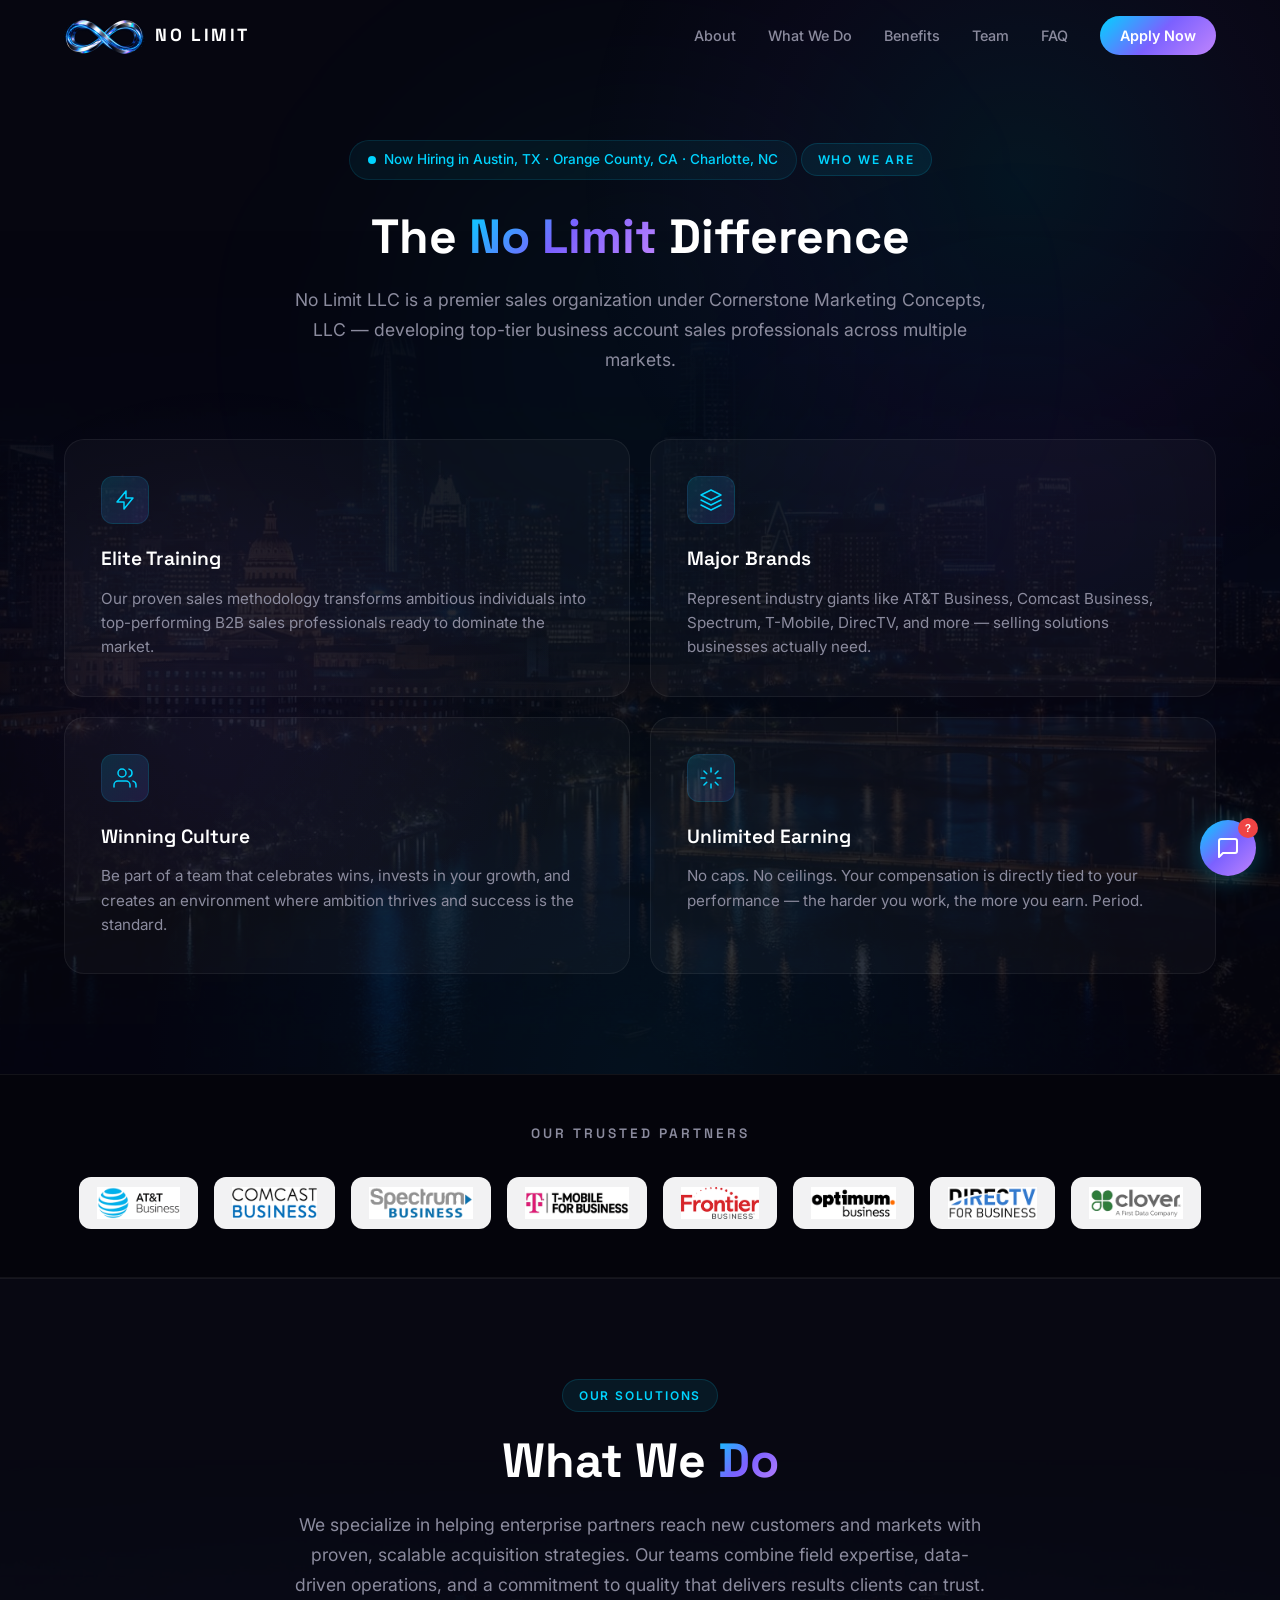
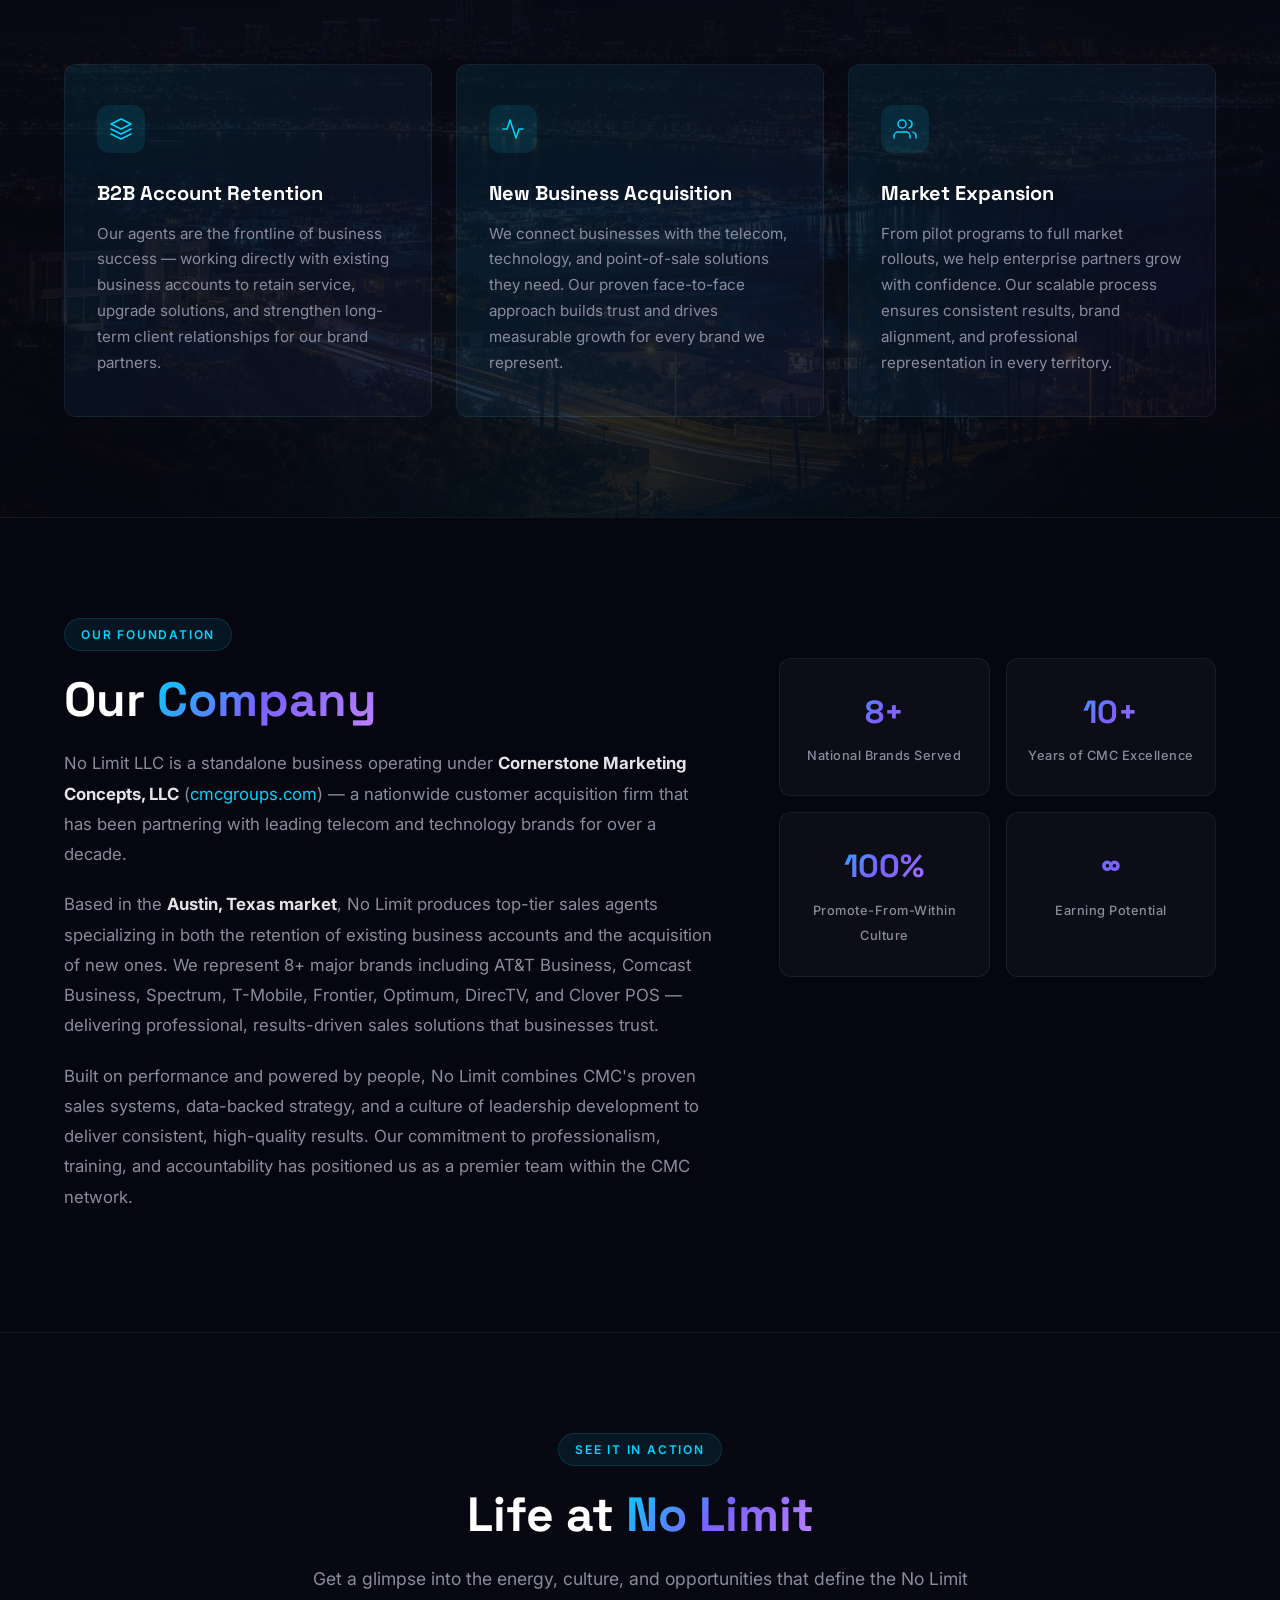
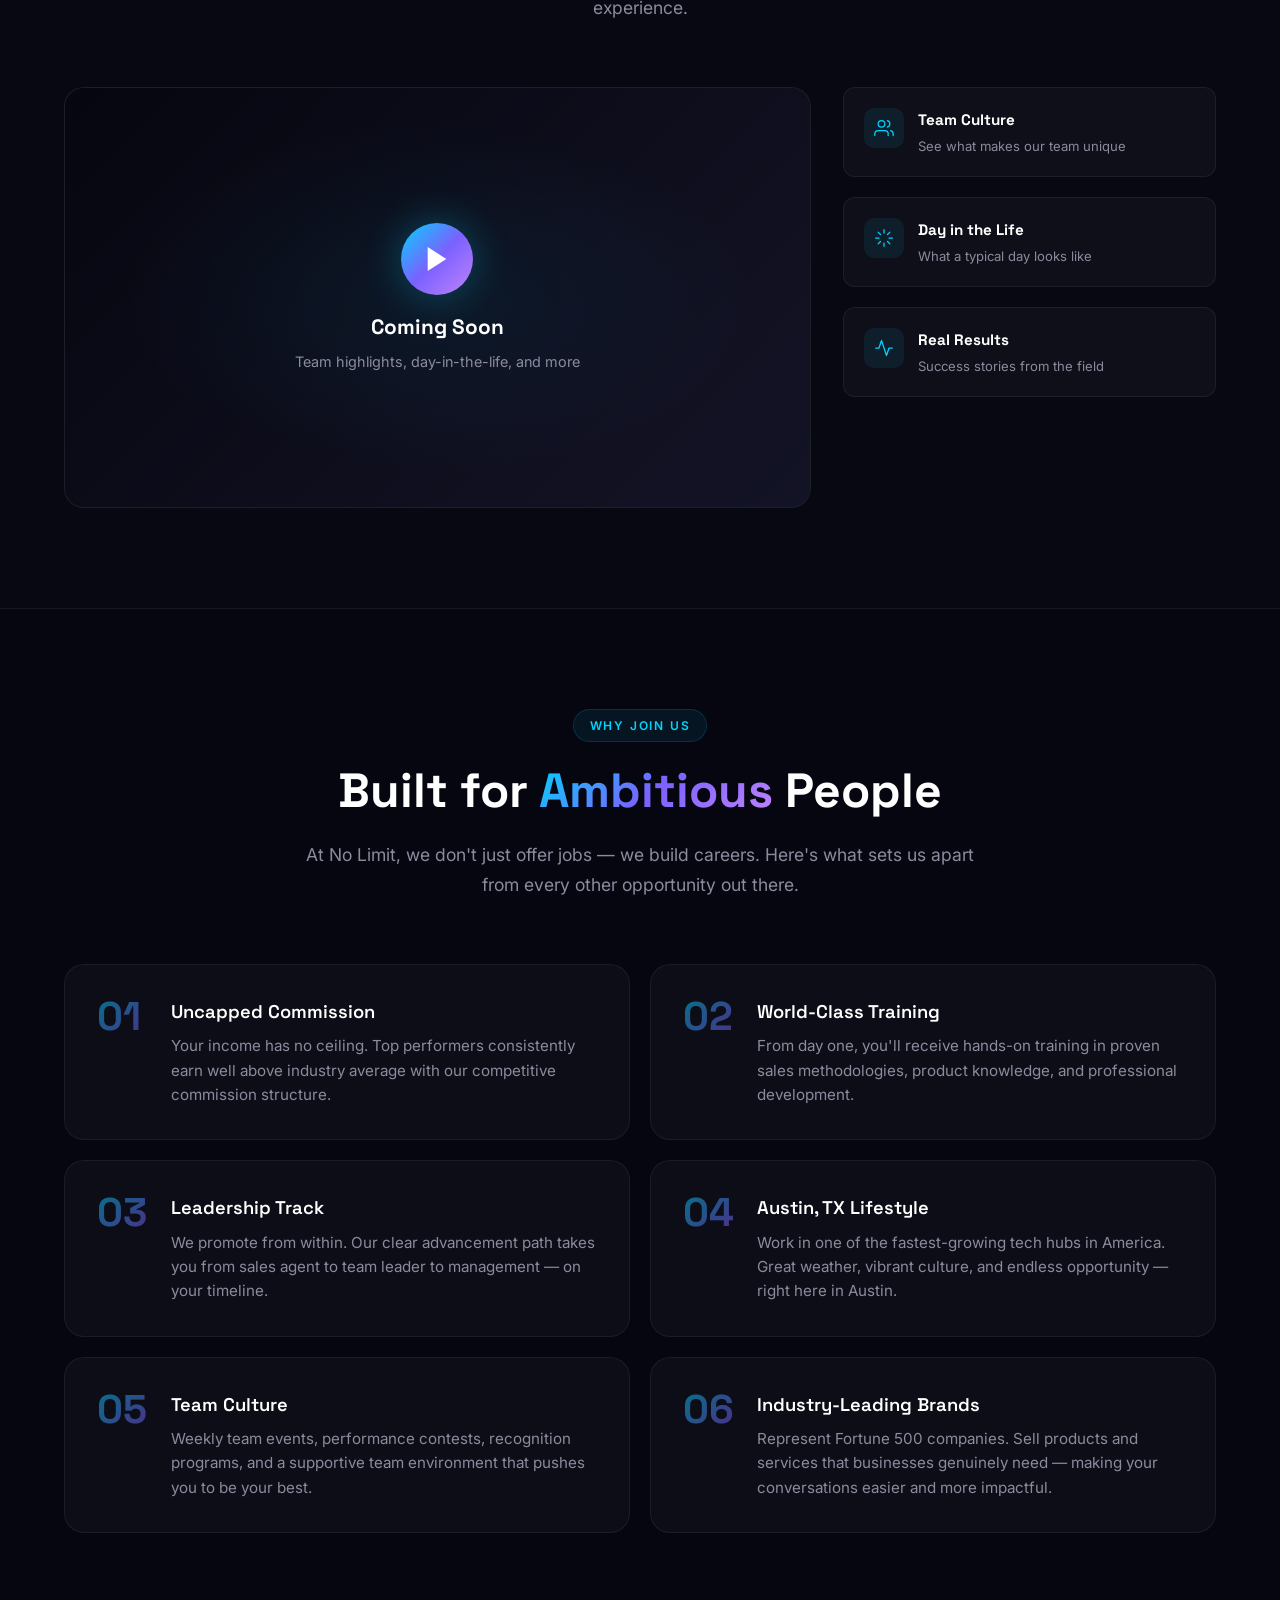
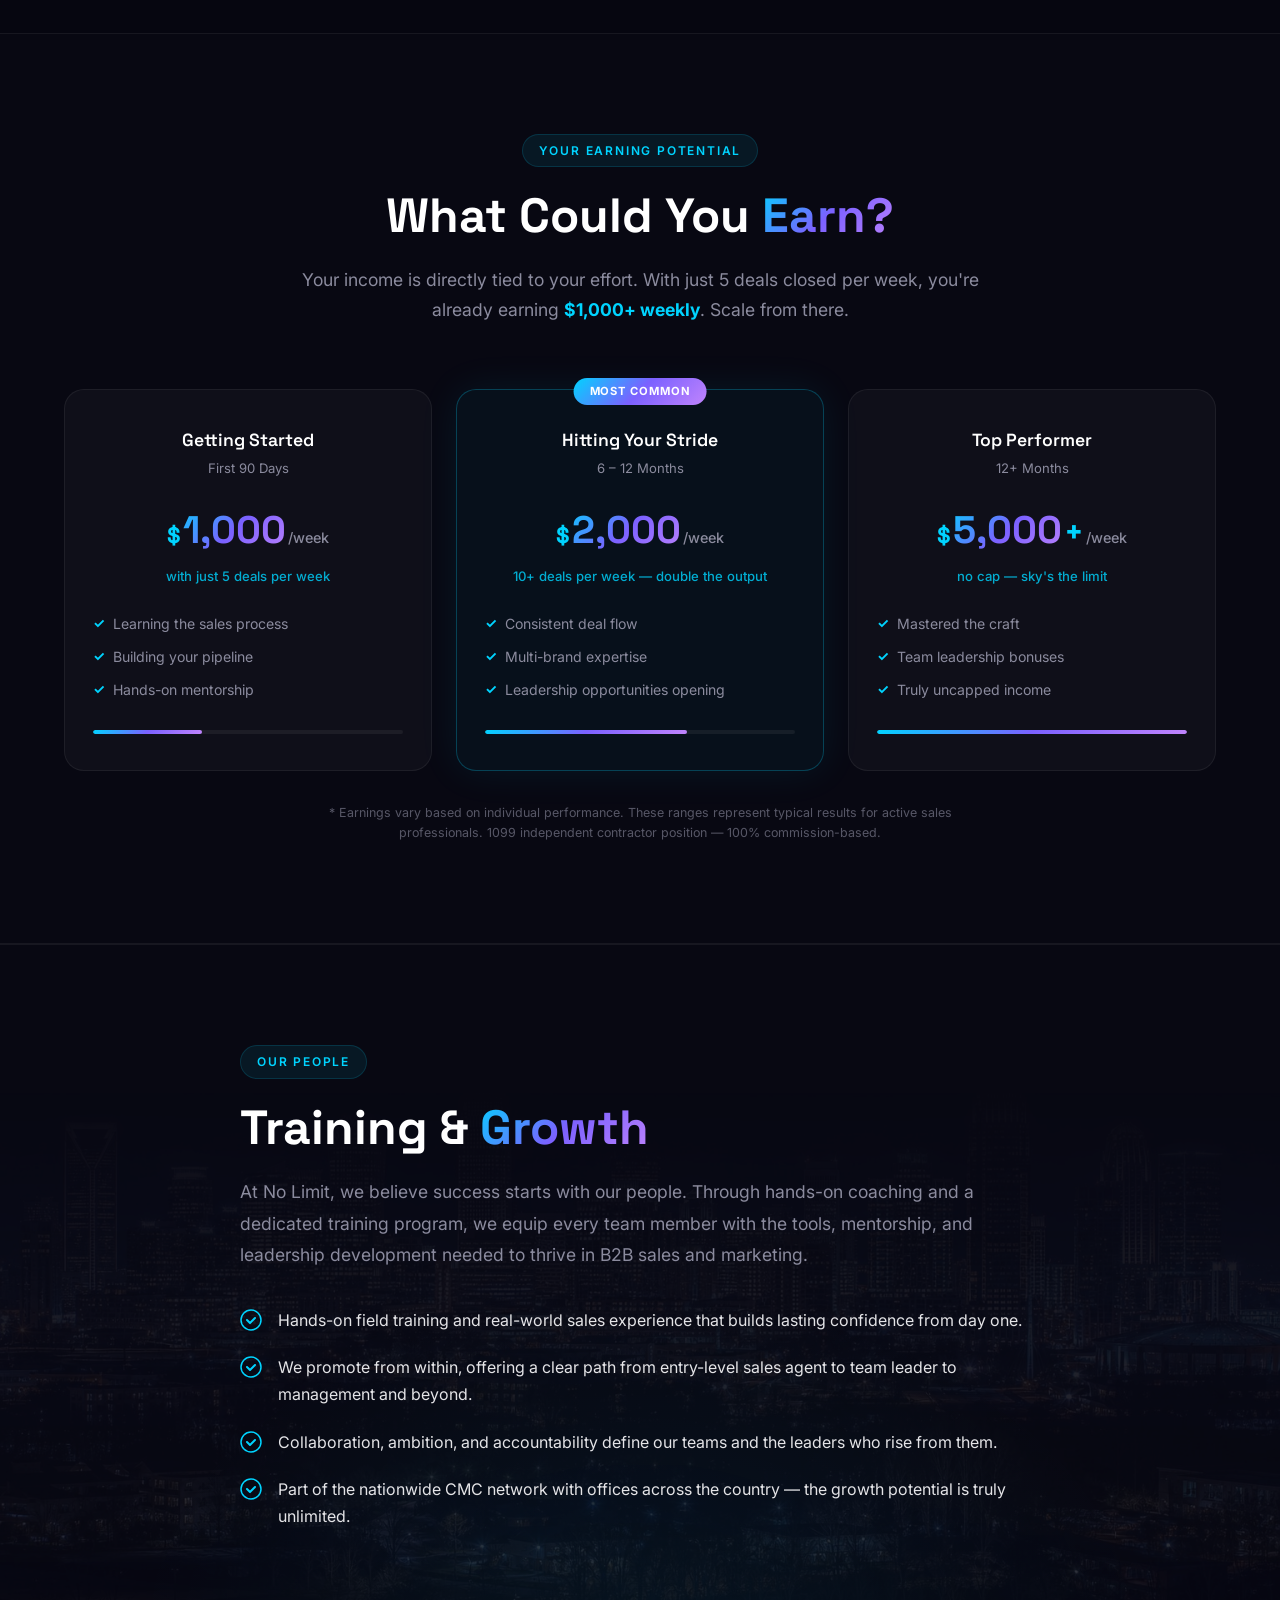
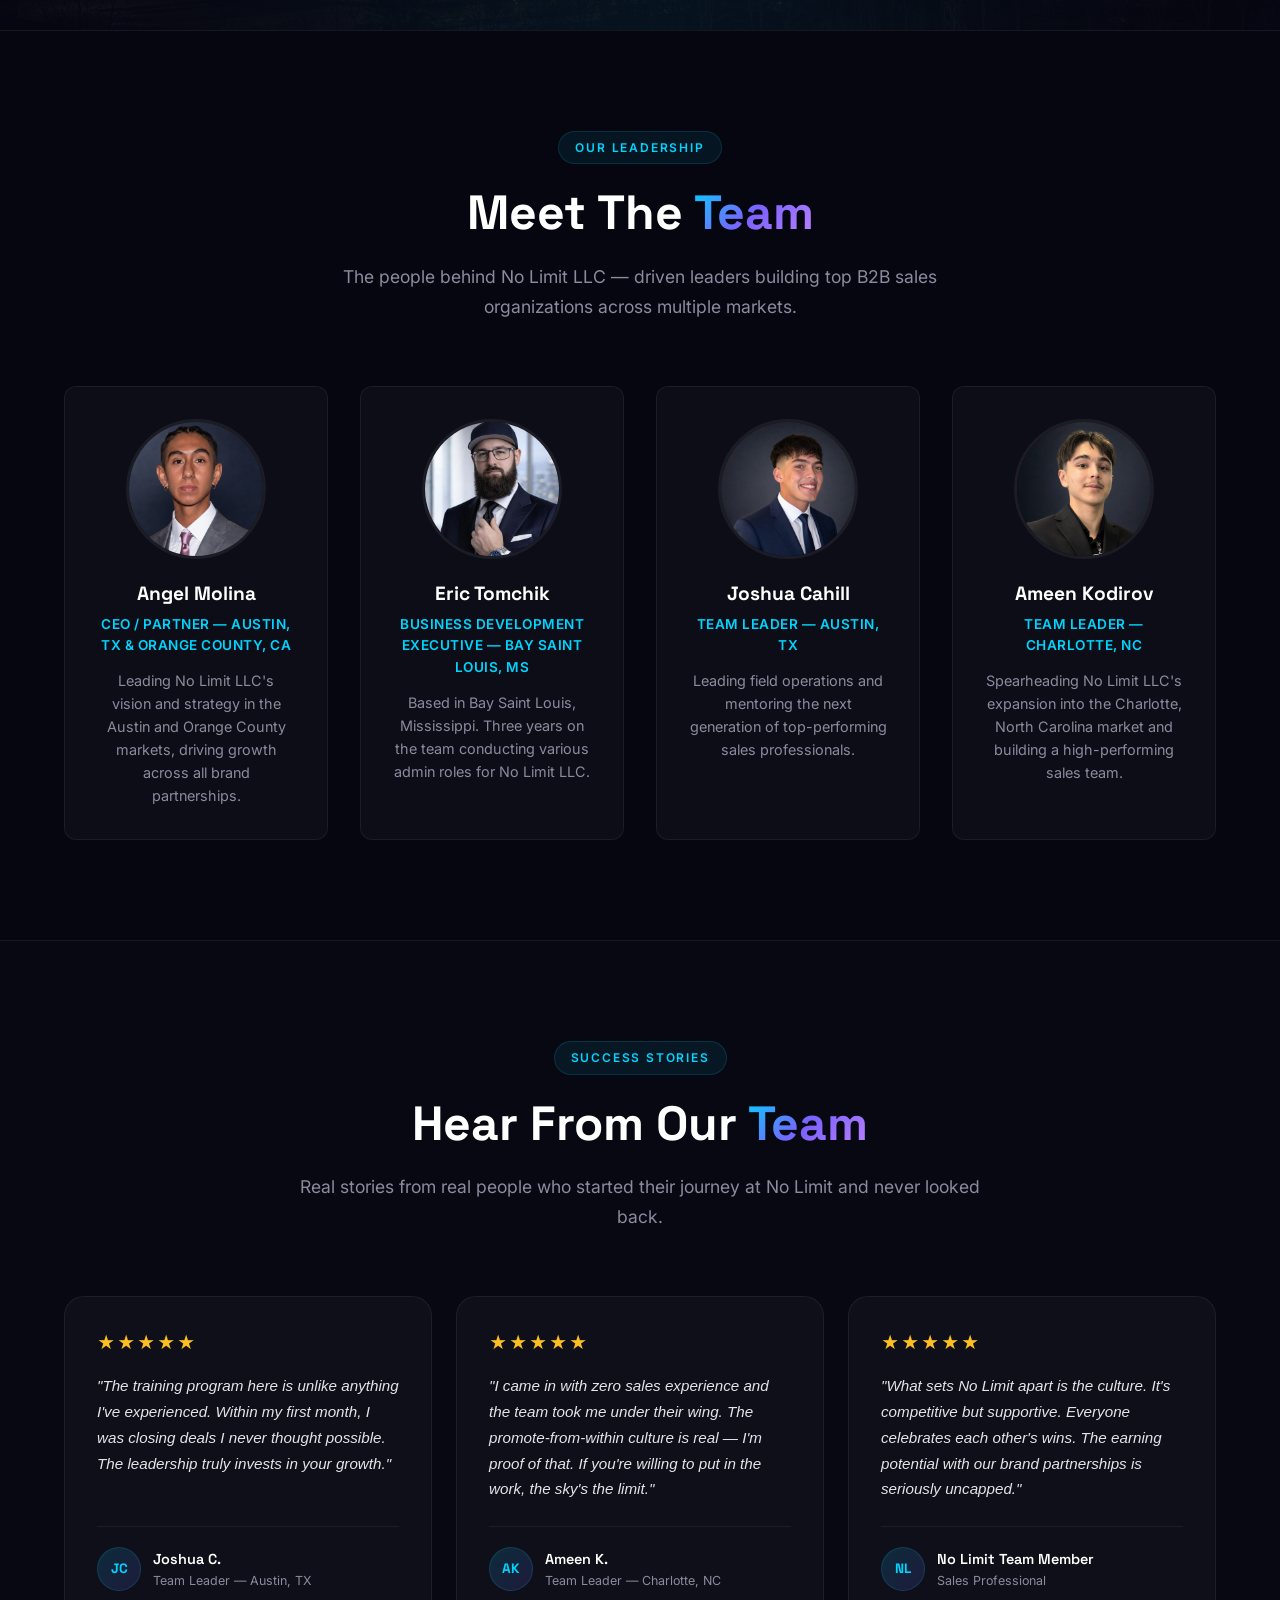
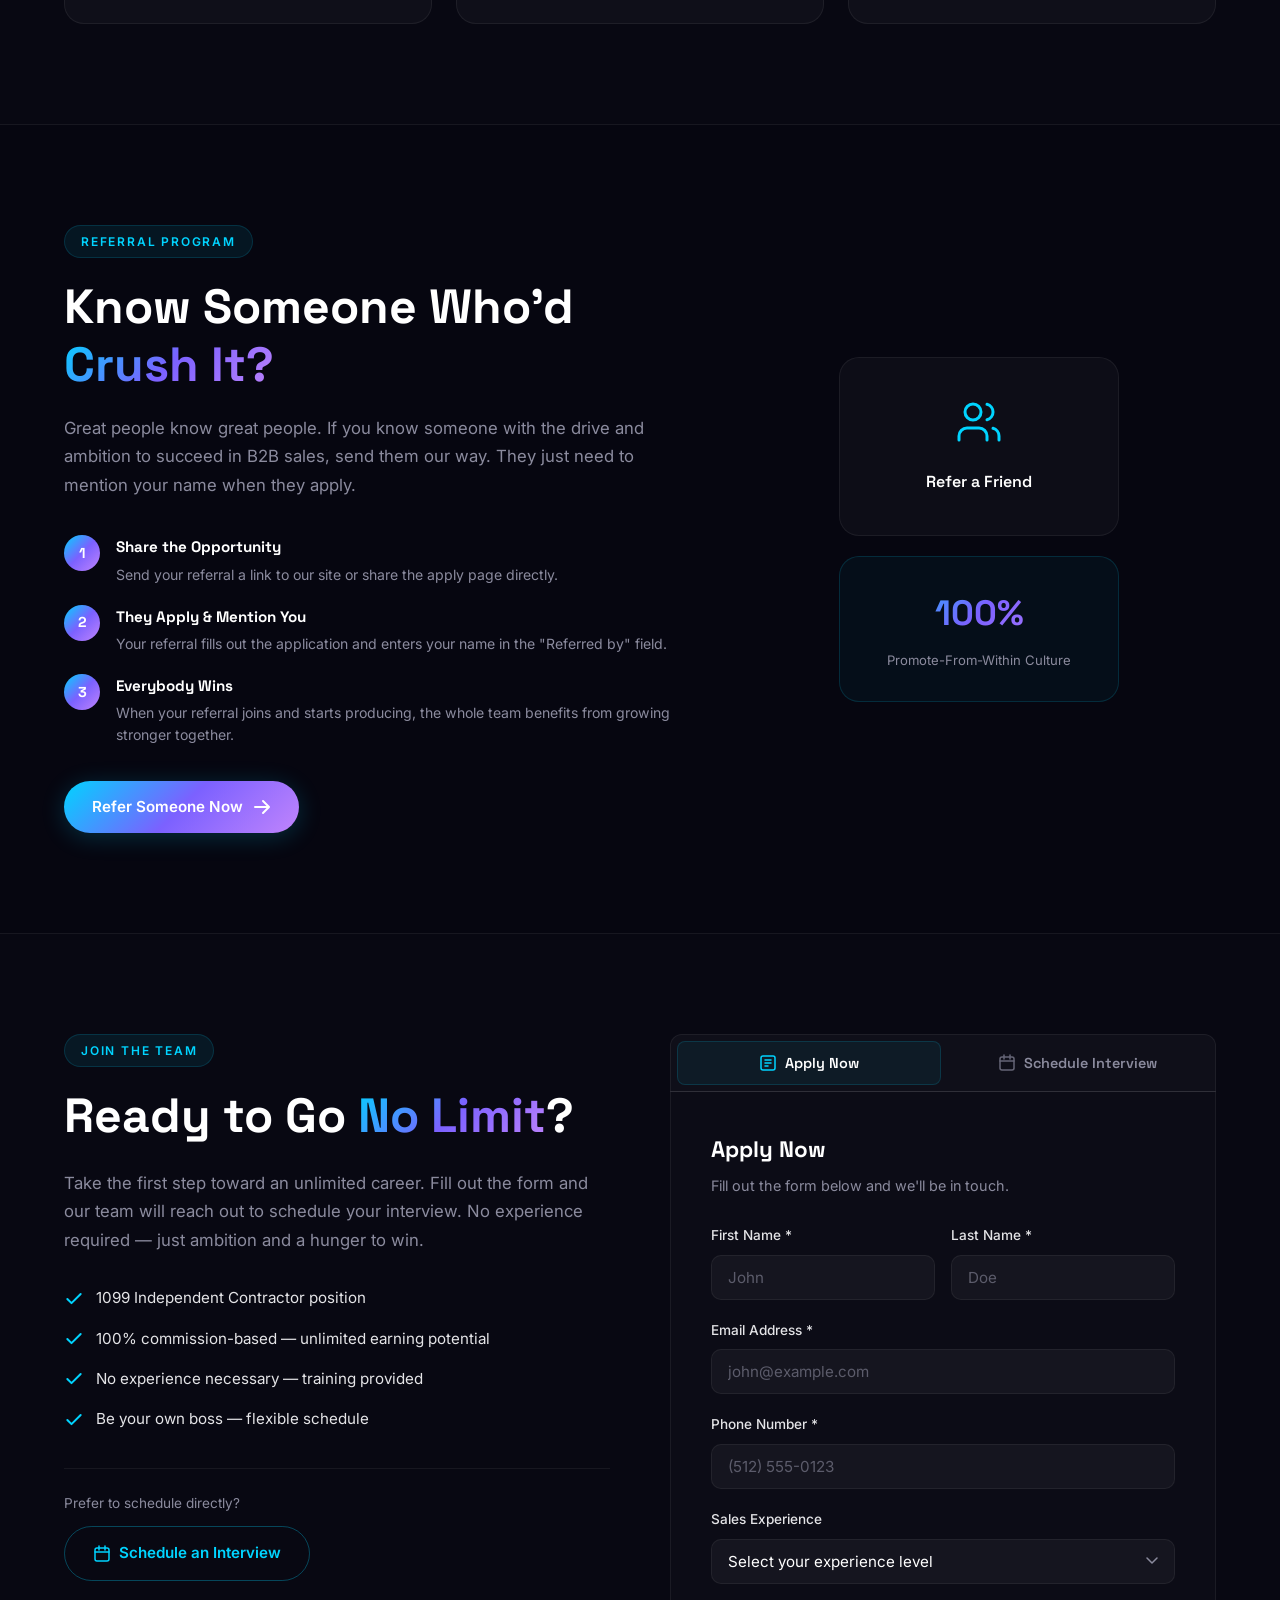
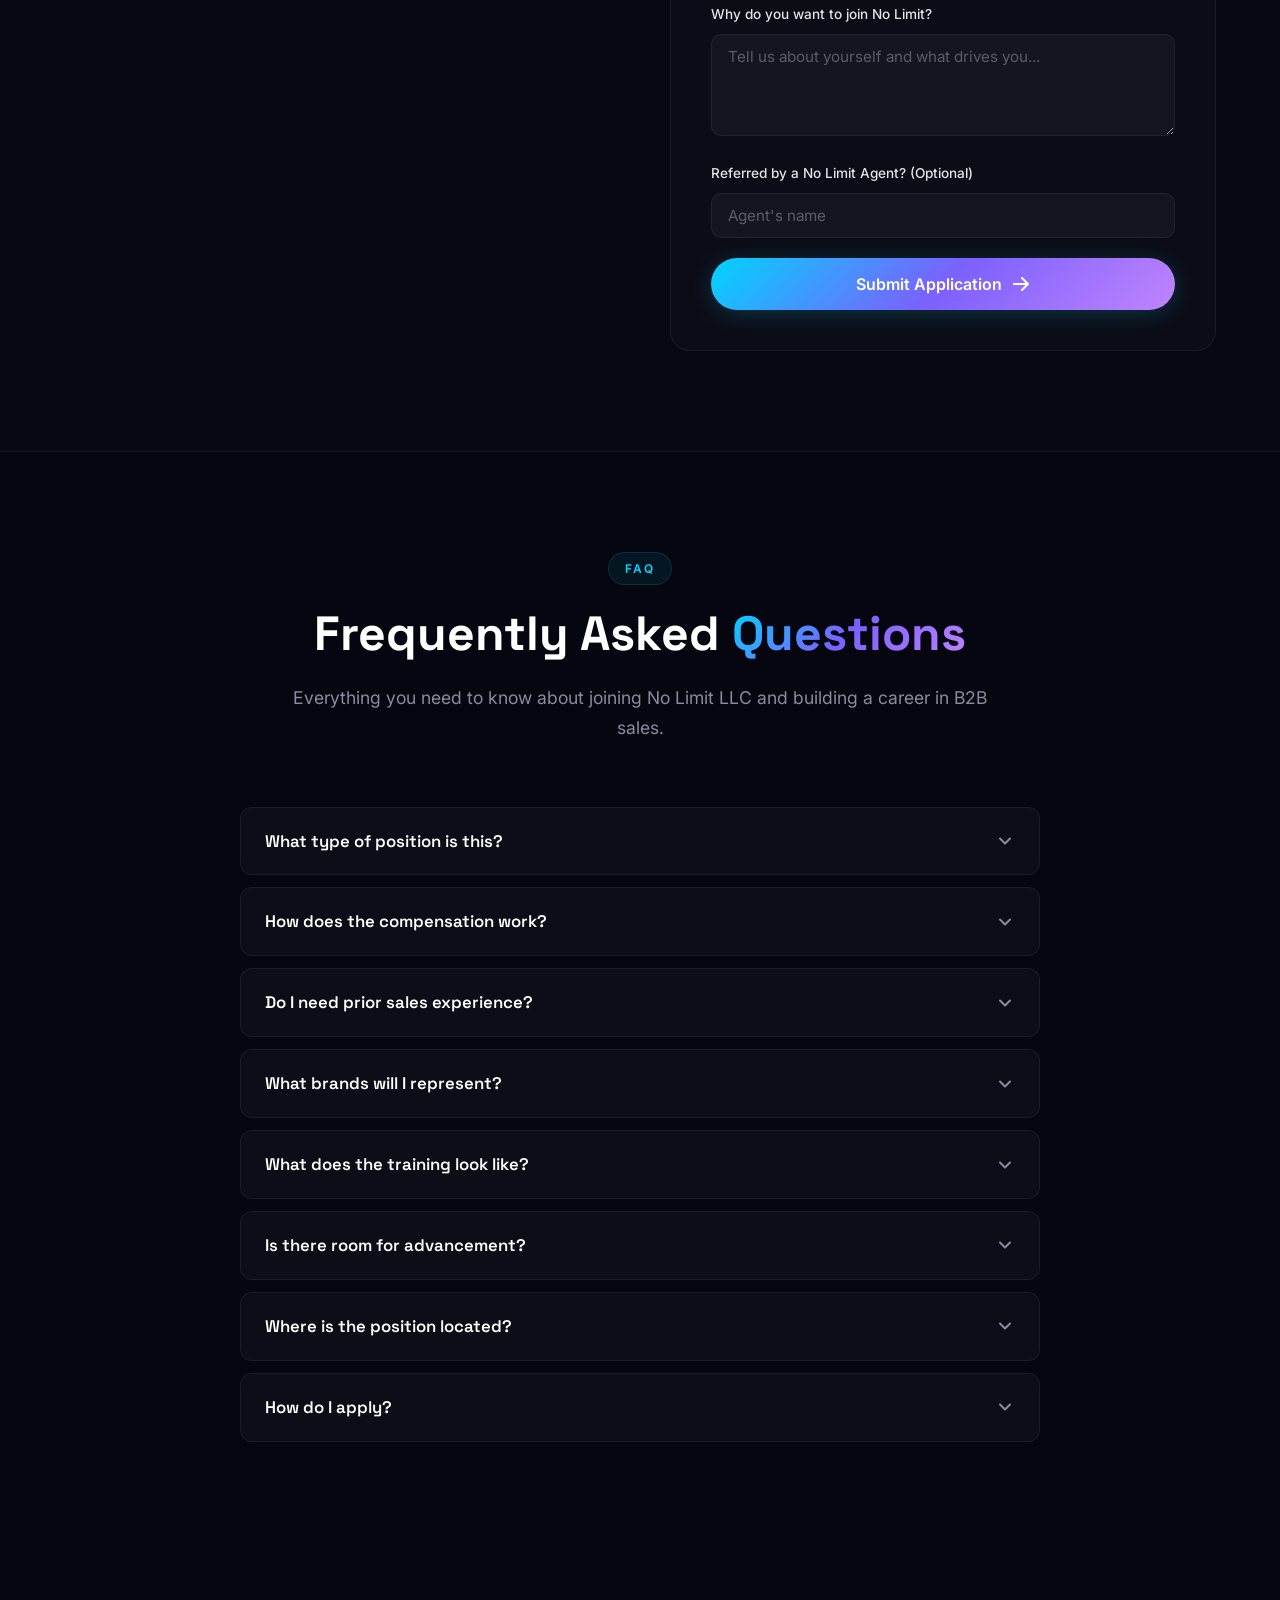
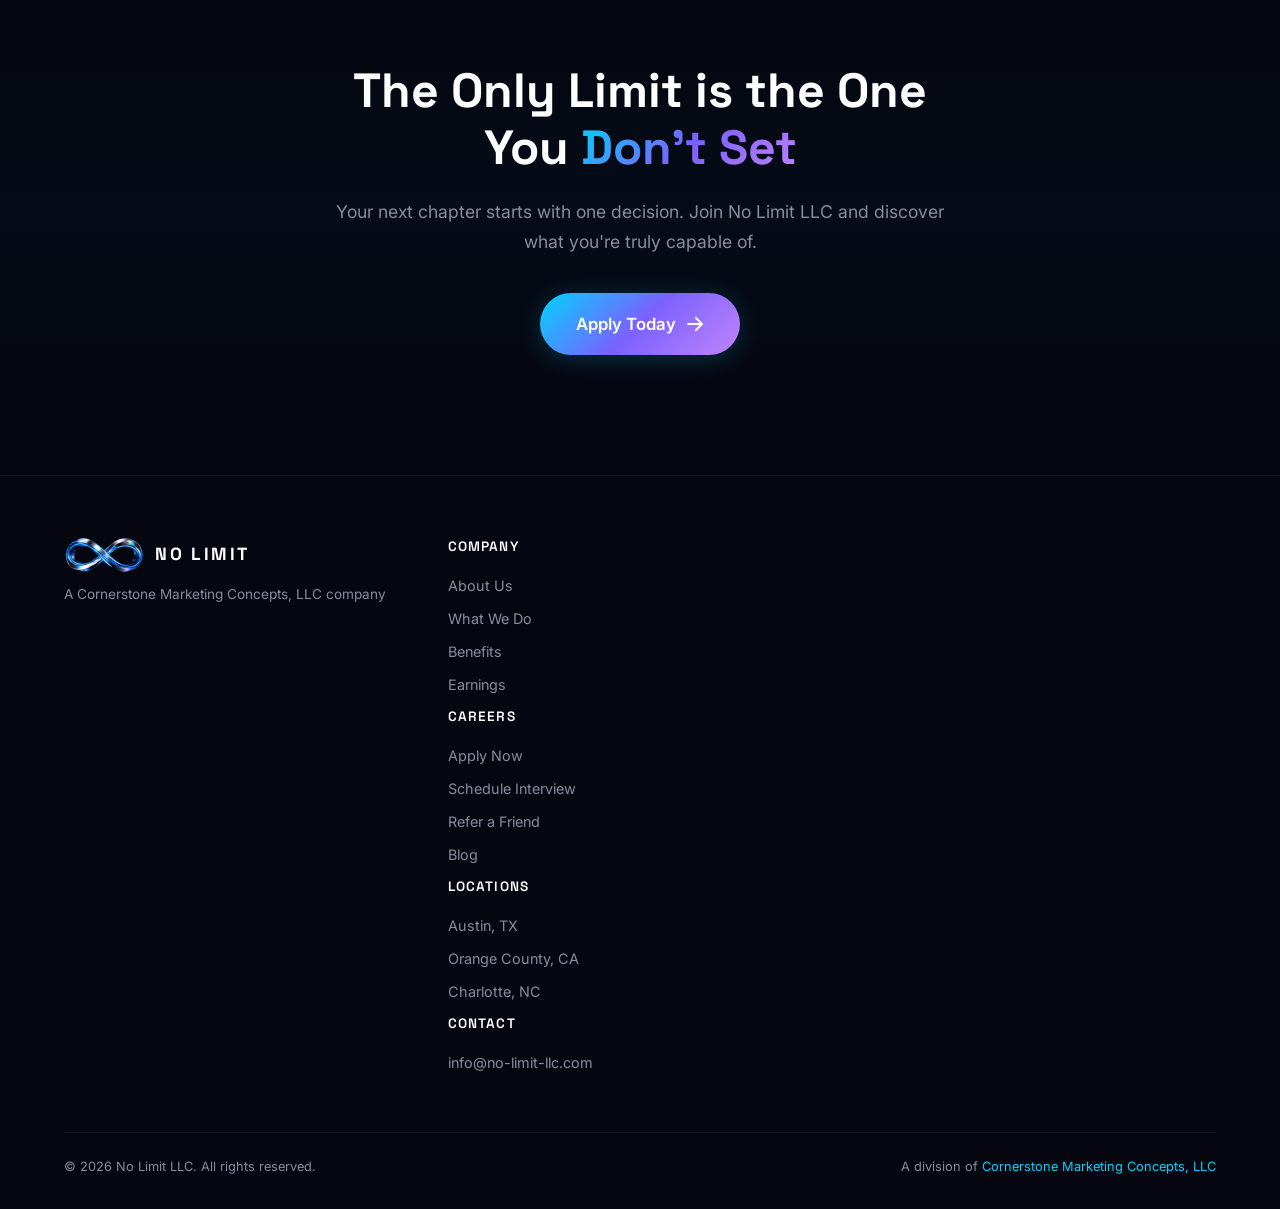
==== commit 7a07a344: "Add website enhancements: earnings, testimonials, video, referral, chat, locations, blog, culture Ne" ====
--- a/index.html
+++ b/index.html
@@ -37,6 +37,7 @@
                 <a href="#about" class="nav-link">About</a>
                 <a href="#what-we-do" class="nav-link">What We Do</a>
                 <a href="#benefits" class="nav-link">Benefits</a>
+                <a href="#team" class="nav-link">Team</a>
                 <a href="#faq" class="nav-link">FAQ</a>
                 <a href="#apply" class="nav-link nav-cta">Apply Now</a>
             </div>
@@ -197,6 +198,61 @@
         </div>
     </section>
 
+    <!-- Video Section -->
+    <section class="section section-dark" id="video">
+        <div class="container">
+            <div class="section-header">
+                <span class="section-tag">See It In Action</span>
+                <h2 class="section-title">Life at <span class="gradient-text">No Limit</span></h2>
+                <p class="section-subtitle">
+                    Get a glimpse into the energy, culture, and opportunities that define the No Limit experience.
+                </p>
+            </div>
+            <div class="video-showcase">
+                <div class="video-player-wrapper">
+                    <div class="video-placeholder" id="videoPlaceholder">
+                        <div class="video-placeholder-content">
+                            <div class="video-play-btn">
+                                <svg viewBox="0 0 24 24" fill="currentColor" width="32" height="32"><polygon points="5,3 19,12 5,21"/></svg>
+                            </div>
+                            <h3>Coming Soon</h3>
+                            <p>Team highlights, day-in-the-life, and more</p>
+                        </div>
+                    </div>
+                </div>
+                <div class="video-features">
+                    <div class="video-feature">
+                        <div class="video-feature-icon">
+                            <svg viewBox="0 0 24 24" fill="none" stroke="currentColor" stroke-width="1.5"><path d="M17 21v-2a4 4 0 00-4-4H5a4 4 0 00-4 4v2M9 11a4 4 0 100-8 4 4 0 000 8zM23 21v-2a4 4 0 00-3-3.87M16 3.13a4 4 0 010 7.75" stroke-linecap="round" stroke-linejoin="round"/></svg>
+                        </div>
+                        <div>
+                            <h4>Team Culture</h4>
+                            <p>See what makes our team unique</p>
+                        </div>
+                    </div>
+                    <div class="video-feature">
+                        <div class="video-feature-icon">
+                            <svg viewBox="0 0 24 24" fill="none" stroke="currentColor" stroke-width="1.5"><path d="M12 2v4M12 18v4M4.93 4.93l2.83 2.83M16.24 16.24l2.83 2.83M2 12h4M18 12h4M4.93 19.07l2.83-2.83M16.24 7.76l2.83-2.83" stroke-linecap="round"/></svg>
+                        </div>
+                        <div>
+                            <h4>Day in the Life</h4>
+                            <p>What a typical day looks like</p>
+                        </div>
+                    </div>
+                    <div class="video-feature">
+                        <div class="video-feature-icon">
+                            <svg viewBox="0 0 24 24" fill="none" stroke="currentColor" stroke-width="1.5"><path d="M22 12h-4l-3 9L9 3l-3 9H2" stroke-linecap="round" stroke-linejoin="round"/></svg>
+                        </div>
+                        <div>
+                            <h4>Real Results</h4>
+                            <p>Success stories from the field</p>
+                        </div>
+                    </div>
+                </div>
+            </div>
+        </div>
+    </section>
+
     <!-- Benefits Section -->
     <section class="section" id="benefits">
         <div class="container">
@@ -252,6 +308,73 @@
                     </div>
                 </div>
             </div>
+        </div>
+    </section>
+
+    <!-- Earnings Section -->
+    <section class="section section-dark" id="earnings">
+        <div class="container">
+            <div class="section-header">
+                <span class="section-tag">Your Earning Potential</span>
+                <h2 class="section-title">What Could You <span class="gradient-text">Earn?</span></h2>
+                <p class="section-subtitle">
+                    Your income is directly tied to your effort. With just 5 deals closed per week, 
+                    you're already earning <strong style="color: var(--accent)">$1,000+ weekly</strong>. Scale from there.
+                </p>
+            </div>
+            <div class="earnings-grid">
+                <div class="earnings-card">
+                    <div class="earnings-stage">Getting Started</div>
+                    <div class="earnings-period">First 90 Days</div>
+                    <div class="earnings-amount">
+                        <span class="earnings-dollar">$</span>
+                        <span class="earnings-number" data-target="1000">0</span>
+                        <span class="earnings-freq">/week</span>
+                    </div>
+                    <div class="earnings-context">with just 5 deals per week</div>
+                    <ul class="earnings-details">
+                        <li>Learning the sales process</li>
+                        <li>Building your pipeline</li>
+                        <li>Hands-on mentorship</li>
+                    </ul>
+                    <div class="earnings-bar"><div class="earnings-fill" data-width="35"></div></div>
+                </div>
+                <div class="earnings-card earnings-card-featured">
+                    <div class="earnings-badge">Most Common</div>
+                    <div class="earnings-stage">Hitting Your Stride</div>
+                    <div class="earnings-period">6 – 12 Months</div>
+                    <div class="earnings-amount">
+                        <span class="earnings-dollar">$</span>
+                        <span class="earnings-number" data-target="2000">0</span>
+                        <span class="earnings-freq">/week</span>
+                    </div>
+                    <div class="earnings-context">10+ deals per week — double the output</div>
+                    <ul class="earnings-details">
+                        <li>Consistent deal flow</li>
+                        <li>Multi-brand expertise</li>
+                        <li>Leadership opportunities opening</li>
+                    </ul>
+                    <div class="earnings-bar"><div class="earnings-fill" data-width="65"></div></div>
+                </div>
+                <div class="earnings-card">
+                    <div class="earnings-stage">Top Performer</div>
+                    <div class="earnings-period">12+ Months</div>
+                    <div class="earnings-amount">
+                        <span class="earnings-dollar">$</span>
+                        <span class="earnings-number" data-target="5000">0</span>
+                        <span class="earnings-plus">+</span>
+                        <span class="earnings-freq">/week</span>
+                    </div>
+                    <div class="earnings-context">no cap — sky's the limit</div>
+                    <ul class="earnings-details">
+                        <li>Mastered the craft</li>
+                        <li>Team leadership bonuses</li>
+                        <li>Truly uncapped income</li>
+                    </ul>
+                    <div class="earnings-bar"><div class="earnings-fill" data-width="100"></div></div>
+                </div>
+            </div>
+            <p class="earnings-disclaimer">* Earnings vary based on individual performance. These ranges represent typical results for active sales professionals. 1099 independent contractor position — 100% commission-based.</p>
         </div>
     </section>
 
@@ -332,6 +455,114 @@
                     <h3 class="team-name">Ameen Kodirov</h3>
                     <span class="team-title">Team Leader — Charlotte, NC</span>
                     <p class="team-bio">Spearheading No Limit LLC's expansion into the Charlotte, North Carolina market and building a high-performing sales team.</p>
+                </div>
+            </div>
+        </div>
+    </section>
+
+    <!-- Testimonials Section -->
+    <section class="section section-dark" id="testimonials">
+        <div class="container">
+            <div class="section-header">
+                <span class="section-tag">Success Stories</span>
+                <h2 class="section-title">Hear From Our <span class="gradient-text">Team</span></h2>
+                <p class="section-subtitle">
+                    Real stories from real people who started their journey at No Limit and never looked back.
+                </p>
+            </div>
+            <div class="testimonials-grid">
+                <div class="testimonial-card">
+                    <div class="testimonial-stars">★★★★★</div>
+                    <p class="testimonial-quote">"The training program here is unlike anything I've experienced. Within my first month, I was closing deals I never thought possible. The leadership truly invests in your growth."</p>
+                    <div class="testimonial-author">
+                        <div class="testimonial-avatar">JC</div>
+                        <div class="testimonial-info">
+                            <span class="testimonial-name">Joshua C.</span>
+                            <span class="testimonial-role">Team Leader — Austin, TX</span>
+                        </div>
+                    </div>
+                </div>
+                <div class="testimonial-card">
+                    <div class="testimonial-stars">★★★★★</div>
+                    <p class="testimonial-quote">"I came in with zero sales experience and the team took me under their wing. The promote-from-within culture is real — I'm proof of that. If you're willing to put in the work, the sky's the limit."</p>
+                    <div class="testimonial-author">
+                        <div class="testimonial-avatar">AK</div>
+                        <div class="testimonial-info">
+                            <span class="testimonial-name">Ameen K.</span>
+                            <span class="testimonial-role">Team Leader — Charlotte, NC</span>
+                        </div>
+                    </div>
+                </div>
+                <div class="testimonial-card">
+                    <div class="testimonial-stars">★★★★★</div>
+                    <p class="testimonial-quote">"What sets No Limit apart is the culture. It's competitive but supportive. Everyone celebrates each other's wins. The earning potential with our brand partnerships is seriously uncapped."</p>
+                    <div class="testimonial-author">
+                        <div class="testimonial-avatar">NL</div>
+                        <div class="testimonial-info">
+                            <span class="testimonial-name">No Limit Team Member</span>
+                            <span class="testimonial-role">Sales Professional</span>
+                        </div>
+                    </div>
+                </div>
+            </div>
+        </div>
+    </section>
+
+    <!-- Referral Section -->
+    <section class="section" id="referral">
+        <div class="container">
+            <div class="referral-layout">
+                <div class="referral-content">
+                    <span class="section-tag">Referral Program</span>
+                    <h2 class="section-title">Know Someone Who'd <span class="gradient-text">Crush It?</span></h2>
+                    <p class="referral-description">
+                        Great people know great people. If you know someone with the drive and ambition 
+                        to succeed in B2B sales, send them our way. They just need to mention your name 
+                        when they apply.
+                    </p>
+                    <div class="referral-steps">
+                        <div class="referral-step">
+                            <div class="referral-step-number">1</div>
+                            <div>
+                                <h4>Share the Opportunity</h4>
+                                <p>Send your referral a link to our site or share the apply page directly.</p>
+                            </div>
+                        </div>
+                        <div class="referral-step">
+                            <div class="referral-step-number">2</div>
+                            <div>
+                                <h4>They Apply & Mention You</h4>
+                                <p>Your referral fills out the application and enters your name in the "Referred by" field.</p>
+                            </div>
+                        </div>
+                        <div class="referral-step">
+                            <div class="referral-step-number">3</div>
+                            <div>
+                                <h4>Everybody Wins</h4>
+                                <p>When your referral joins and starts producing, the whole team benefits from growing stronger together.</p>
+                            </div>
+                        </div>
+                    </div>
+                    <a href="#apply" class="btn btn-primary">
+                        Refer Someone Now
+                        <svg width="20" height="20" viewBox="0 0 20 20" fill="none"><path d="M4 10h12M12 4l6 6-6 6" stroke="currentColor" stroke-width="2" stroke-linecap="round" stroke-linejoin="round"/></svg>
+                    </a>
+                </div>
+                <div class="referral-visual">
+                    <div class="referral-card-stack">
+                        <div class="referral-icon-card">
+                            <svg viewBox="0 0 24 24" fill="none" stroke="currentColor" stroke-width="1.5" width="48" height="48">
+                                <path d="M16 21v-2a4 4 0 00-4-4H6a4 4 0 00-4 4v2" stroke-linecap="round" stroke-linejoin="round"/>
+                                <circle cx="9" cy="7" r="4"/>
+                                <path d="M22 21v-2a4 4 0 00-3-3.87M16 3.13a4 4 0 010 7.75" stroke-linecap="round" stroke-linejoin="round"/>
+                            </svg>
+                            <span class="referral-icon-label">Refer a Friend</span>
+                        </div>
+                        <div class="referral-stat-card">
+                            <span class="referral-stat-big">100%</span>
+                            <span class="referral-stat-label">Promote-From-Within Culture</span>
+                        </div>
+                    </div>
                 </div>
             </div>
         </div>
@@ -583,16 +814,24 @@
                         <a href="#about">About Us</a>
                         <a href="#services">What We Do</a>
                         <a href="#benefits">Benefits</a>
+                        <a href="#earnings">Earnings</a>
                     </div>
                     <div class="footer-col">
                         <h4>Careers</h4>
                         <a href="#apply">Apply Now</a>
                         <a href="#" onclick="openCalendly(event)">Schedule Interview</a>
+                        <a href="#referral">Refer a Friend</a>
+                        <a href="blog/">Blog</a>
+                    </div>
+                    <div class="footer-col">
+                        <h4>Locations</h4>
+                        <a href="locations/austin-tx.html">Austin, TX</a>
+                        <a href="locations/orange-county-ca.html">Orange County, CA</a>
+                        <a href="locations/charlotte-nc.html">Charlotte, NC</a>
                     </div>
                     <div class="footer-col">
                         <h4>Contact</h4>
                         <a href="mailto:info@no-limit-llc.com">info@no-limit-llc.com</a>
-                        <span class="footer-location">Austin, Texas</span>
                     </div>
                 </div>
             </div>
@@ -603,6 +842,54 @@
         </div>
     </footer>
 
+    <!-- Chat Widget -->
+    <div class="chat-widget" id="chatWidget">
+        <button class="chat-toggle" id="chatToggle" aria-label="Open chat">
+            <svg class="chat-icon-open" viewBox="0 0 24 24" fill="none" stroke="currentColor" stroke-width="2" width="24" height="24">
+                <path d="M21 15a2 2 0 01-2 2H7l-4 4V5a2 2 0 012-2h14a2 2 0 012 2z" stroke-linecap="round" stroke-linejoin="round"/>
+            </svg>
+            <svg class="chat-icon-close" viewBox="0 0 24 24" fill="none" stroke="currentColor" stroke-width="2" width="24" height="24" style="display:none">
+                <path d="M18 6L6 18M6 6l12 12" stroke-linecap="round" stroke-linejoin="round"/>
+            </svg>
+            <span class="chat-badge">?</span>
+        </button>
+        <div class="chat-window" id="chatWindow">
+            <div class="chat-header">
+                <div class="chat-header-info">
+                    <div class="chat-header-avatar">NL</div>
+                    <div>
+                        <div class="chat-header-name">No Limit Assistant</div>
+                        <div class="chat-header-status"><span class="chat-status-dot"></span> Online</div>
+                    </div>
+                </div>
+                <button class="chat-close" id="chatClose" aria-label="Close chat">
+                    <svg viewBox="0 0 24 24" fill="none" stroke="currentColor" stroke-width="2" width="18" height="18">
+                        <path d="M18 6L6 18M6 6l12 12" stroke-linecap="round" stroke-linejoin="round"/>
+                    </svg>
+                </button>
+            </div>
+            <div class="chat-messages" id="chatMessages">
+                <div class="chat-message chat-bot">
+                    <p>Hey! 👋 I'm here to answer any questions about joining No Limit LLC. What would you like to know?</p>
+                </div>
+                <div class="chat-quick-replies" id="chatQuickReplies">
+                    <button class="chat-quick-btn" data-question="compensation">💰 How does pay work?</button>
+                    <button class="chat-quick-btn" data-question="experience">📋 Do I need experience?</button>
+                    <button class="chat-quick-btn" data-question="schedule">🕐 What's the schedule?</button>
+                    <button class="chat-quick-btn" data-question="locations">📍 Where are you located?</button>
+                    <button class="chat-quick-btn" data-question="advancement">🚀 How do I move up?</button>
+                    <button class="chat-quick-btn" data-question="apply">✅ How do I apply?</button>
+                </div>
+            </div>
+            <div class="chat-input-area">
+                <input type="text" class="chat-input" id="chatInput" placeholder="Type your question..." autocomplete="off">
+                <button class="chat-send" id="chatSend" aria-label="Send message">
+                    <svg viewBox="0 0 24 24" fill="currentColor" width="18" height="18"><path d="M2.01 21L23 12 2.01 3 2 10l15 2-15 2z"/></svg>
+                </button>
+            </div>
+        </div>
+    </div>
+
     <script src="script.js"></script>
 </body>
 </html>
--- a/styles.css
+++ b/styles.css
@@ -165,6 +165,7 @@
     overflow: hidden;
 }
 
+/* Main skyline image layer */
 .city-bg::before {
     content: '';
     position: absolute;
@@ -172,11 +173,24 @@
     background-size: cover;
     background-position: center bottom;
     background-repeat: no-repeat;
-    opacity: 0.10;
+    opacity: 0.22;
     z-index: -1;
     pointer-events: none;
-    mask-image: linear-gradient(to top, rgba(0,0,0,0.6) 0%, rgba(0,0,0,0.2) 50%, transparent 85%);
-    -webkit-mask-image: linear-gradient(to top, rgba(0,0,0,0.6) 0%, rgba(0,0,0,0.2) 50%, transparent 85%);
+    mask-image: linear-gradient(to top, rgba(0,0,0,0.8) 0%, rgba(0,0,0,0.4) 45%, transparent 80%);
+    -webkit-mask-image: linear-gradient(to top, rgba(0,0,0,0.8) 0%, rgba(0,0,0,0.4) 45%, transparent 80%);
+}
+
+/* Subtle ambient glow behind the skyline */
+.city-bg::after {
+    content: '';
+    position: absolute;
+    bottom: 0;
+    left: 10%;
+    right: 10%;
+    height: 50%;
+    background: radial-gradient(ellipse at center bottom, rgba(0,212,255,0.06) 0%, transparent 70%);
+    z-index: -1;
+    pointer-events: none;
 }
 
 .city-bg-austin::before {
@@ -1405,6 +1419,726 @@
     .footer-content { grid-template-columns: 1fr 1fr; gap: 32px; }
 }
 
+/* ============================================
+   NEW SECTIONS — Video, Earnings, Testimonials,
+   Referral, Chat Widget
+   ============================================ */
+
+/* --- Video Section --- */
+.video-showcase {
+    display: grid;
+    grid-template-columns: 2fr 1fr;
+    gap: 32px;
+    align-items: start;
+}
+
+.video-player-wrapper {
+    position: relative;
+    border-radius: var(--radius-lg);
+    overflow: hidden;
+    border: 1px solid var(--border);
+    background: var(--bg-card);
+}
+
+.video-placeholder {
+    aspect-ratio: 16 / 9;
+    display: flex;
+    align-items: center;
+    justify-content: center;
+    background:
+        radial-gradient(ellipse at center, rgba(0,212,255,0.06) 0%, transparent 60%),
+        linear-gradient(135deg, rgba(6,6,16,0.95), rgba(20,20,40,0.95));
+    cursor: pointer;
+    transition: var(--transition);
+}
+
+.video-placeholder:hover {
+    background:
+        radial-gradient(ellipse at center, rgba(0,212,255,0.1) 0%, transparent 60%),
+        linear-gradient(135deg, rgba(6,6,16,0.9), rgba(20,20,40,0.9));
+}
+
+.video-placeholder-content {
+    text-align: center;
+}
+
+.video-play-btn {
+    width: 72px;
+    height: 72px;
+    border-radius: 50%;
+    background: var(--gradient);
+    display: flex;
+    align-items: center;
+    justify-content: center;
+    margin: 0 auto 16px;
+    color: #fff;
+    box-shadow: 0 0 40px rgba(0,212,255,0.3);
+    transition: var(--transition);
+}
+
+.video-placeholder:hover .video-play-btn {
+    transform: scale(1.1);
+    box-shadow: 0 0 60px rgba(0,212,255,0.4);
+}
+
+.video-placeholder-content h3 {
+    font-family: var(--font-display);
+    font-size: 1.3rem;
+    color: var(--text-heading);
+    margin-bottom: 6px;
+}
+
+.video-placeholder-content p {
+    color: var(--text-muted);
+    font-size: 0.9rem;
+}
+
+.video-player-wrapper iframe {
+    width: 100%;
+    aspect-ratio: 16 / 9;
+    border: none;
+    display: block;
+}
+
+.video-features {
+    display: flex;
+    flex-direction: column;
+    gap: 20px;
+}
+
+.video-feature {
+    display: flex;
+    align-items: flex-start;
+    gap: 14px;
+    padding: 20px;
+    background: var(--bg-card);
+    border: 1px solid var(--border);
+    border-radius: var(--radius);
+    transition: var(--transition);
+}
+
+.video-feature:hover {
+    background: var(--bg-card-hover);
+    border-color: var(--border-hover);
+}
+
+.video-feature-icon {
+    width: 40px;
+    height: 40px;
+    min-width: 40px;
+    border-radius: 10px;
+    background: rgba(0,212,255,0.08);
+    display: flex;
+    align-items: center;
+    justify-content: center;
+    color: var(--accent);
+}
+
+.video-feature-icon svg { width: 20px; height: 20px; }
+
+.video-feature h4 {
+    font-family: var(--font-display);
+    font-size: 0.95rem;
+    color: var(--text-heading);
+    margin-bottom: 4px;
+}
+
+.video-feature p {
+    font-size: 0.82rem;
+    color: var(--text-muted);
+    line-height: 1.5;
+}
+
+/* --- Earnings Section --- */
+.earnings-grid {
+    display: grid;
+    grid-template-columns: repeat(3, 1fr);
+    gap: 24px;
+    margin-bottom: 32px;
+}
+
+.earnings-card {
+    position: relative;
+    background: var(--bg-card);
+    border: 1px solid var(--border);
+    border-radius: var(--radius-lg);
+    padding: 36px 28px;
+    text-align: center;
+    transition: var(--transition);
+}
+
+.earnings-card:hover {
+    background: var(--bg-card-hover);
+    border-color: var(--border-hover);
+    transform: translateY(-4px);
+}
+
+.earnings-card-featured {
+    border-color: rgba(0,212,255,0.25);
+    background: rgba(0,212,255,0.04);
+    box-shadow: 0 0 40px rgba(0,212,255,0.08);
+}
+
+.earnings-card-featured:hover { border-color: rgba(0,212,255,0.4); }
+
+.earnings-badge {
+    position: absolute;
+    top: -12px;
+    left: 50%;
+    transform: translateX(-50%);
+    background: var(--gradient);
+    color: #fff;
+    font-size: 0.7rem;
+    font-weight: 700;
+    letter-spacing: 0.08em;
+    text-transform: uppercase;
+    padding: 5px 16px;
+    border-radius: var(--radius-full);
+    white-space: nowrap;
+}
+
+.earnings-stage {
+    font-family: var(--font-display);
+    font-size: 1.1rem;
+    font-weight: 600;
+    color: var(--text-heading);
+    margin-bottom: 4px;
+}
+
+.earnings-period {
+    font-size: 0.82rem;
+    color: var(--text-muted);
+    margin-bottom: 20px;
+}
+
+.earnings-amount {
+    display: flex;
+    align-items: baseline;
+    justify-content: center;
+    gap: 2px;
+    margin-bottom: 6px;
+}
+
+.earnings-dollar {
+    font-family: var(--font-display);
+    font-size: 1.4rem;
+    font-weight: 700;
+    color: var(--accent);
+}
+
+.earnings-number {
+    font-family: var(--font-display);
+    font-size: 2.4rem;
+    font-weight: 800;
+    background: var(--gradient);
+    -webkit-background-clip: text;
+    background-clip: text;
+    -webkit-text-fill-color: transparent;
+}
+
+.earnings-plus {
+    font-family: var(--font-display);
+    font-size: 2rem;
+    font-weight: 800;
+    color: var(--accent);
+}
+
+.earnings-freq {
+    font-size: 0.9rem;
+    color: var(--text-muted);
+    font-weight: 500;
+}
+
+.earnings-context {
+    font-size: 0.82rem;
+    color: var(--accent);
+    font-weight: 500;
+    margin-bottom: 20px;
+    opacity: 0.8;
+}
+
+.earnings-details {
+    list-style: none;
+    text-align: left;
+    margin-bottom: 24px;
+}
+
+.earnings-details li {
+    position: relative;
+    padding: 6px 0 6px 20px;
+    font-size: 0.88rem;
+    color: var(--text-muted);
+    line-height: 1.5;
+}
+
+.earnings-details li::before {
+    content: '✓';
+    position: absolute;
+    left: 0;
+    color: var(--accent);
+    font-weight: 700;
+    font-size: 0.85rem;
+}
+
+.earnings-bar {
+    height: 4px;
+    background: rgba(255,255,255,0.06);
+    border-radius: 4px;
+    overflow: hidden;
+}
+
+.earnings-fill {
+    height: 100%;
+    background: var(--gradient);
+    border-radius: 4px;
+    width: 0;
+    transition: width 1.5s cubic-bezier(0.4, 0, 0.2, 1);
+}
+
+.earnings-disclaimer {
+    text-align: center;
+    font-size: 0.78rem;
+    color: var(--text-muted);
+    opacity: 0.6;
+    max-width: 700px;
+    margin: 0 auto;
+    line-height: 1.6;
+}
+
+/* --- Testimonials Section --- */
+.testimonials-grid {
+    display: grid;
+    grid-template-columns: repeat(3, 1fr);
+    gap: 24px;
+}
+
+.testimonial-card {
+    background: var(--bg-card);
+    border: 1px solid var(--border);
+    border-radius: var(--radius-lg);
+    padding: 32px;
+    transition: var(--transition);
+    display: flex;
+    flex-direction: column;
+}
+
+.testimonial-card:hover {
+    background: var(--bg-card-hover);
+    border-color: var(--border-hover);
+    transform: translateY(-4px);
+}
+
+.testimonial-stars {
+    font-size: 1.1rem;
+    color: #fbbf24;
+    letter-spacing: 2px;
+    margin-bottom: 16px;
+}
+
+.testimonial-quote {
+    font-size: 0.95rem;
+    color: var(--text);
+    line-height: 1.7;
+    flex: 1;
+    margin-bottom: 24px;
+    font-style: italic;
+}
+
+.testimonial-author {
+    display: flex;
+    align-items: center;
+    gap: 12px;
+    padding-top: 20px;
+    border-top: 1px solid var(--border);
+}
+
+.testimonial-avatar {
+    width: 44px;
+    height: 44px;
+    min-width: 44px;
+    border-radius: 50%;
+    background: var(--gradient-subtle);
+    border: 1px solid rgba(0,212,255,0.15);
+    display: flex;
+    align-items: center;
+    justify-content: center;
+    font-family: var(--font-display);
+    font-weight: 700;
+    font-size: 0.85rem;
+    color: var(--accent);
+}
+
+.testimonial-info { display: flex; flex-direction: column; }
+
+.testimonial-name {
+    font-family: var(--font-display);
+    font-weight: 600;
+    font-size: 0.9rem;
+    color: var(--text-heading);
+}
+
+.testimonial-role {
+    font-size: 0.78rem;
+    color: var(--text-muted);
+}
+
+/* --- Referral Section --- */
+.referral-layout {
+    display: grid;
+    grid-template-columns: 1.3fr 1fr;
+    gap: 64px;
+    align-items: center;
+}
+
+.referral-description {
+    font-size: 1.05rem;
+    color: var(--text-muted);
+    line-height: 1.7;
+    margin-bottom: 36px;
+}
+
+.referral-steps {
+    display: flex;
+    flex-direction: column;
+    gap: 20px;
+    margin-bottom: 36px;
+}
+
+.referral-step {
+    display: flex;
+    align-items: flex-start;
+    gap: 16px;
+}
+
+.referral-step-number {
+    width: 36px;
+    height: 36px;
+    min-width: 36px;
+    border-radius: 50%;
+    background: var(--gradient);
+    color: #fff;
+    font-family: var(--font-display);
+    font-weight: 700;
+    font-size: 0.9rem;
+    display: flex;
+    align-items: center;
+    justify-content: center;
+}
+
+.referral-step h4 {
+    font-family: var(--font-display);
+    font-size: 0.95rem;
+    color: var(--text-heading);
+    margin-bottom: 4px;
+}
+
+.referral-step p {
+    font-size: 0.88rem;
+    color: var(--text-muted);
+    line-height: 1.5;
+}
+
+.referral-visual {
+    display: flex;
+    justify-content: center;
+}
+
+.referral-card-stack {
+    display: flex;
+    flex-direction: column;
+    gap: 20px;
+    max-width: 280px;
+    width: 100%;
+}
+
+.referral-icon-card {
+    background: var(--bg-card);
+    border: 1px solid var(--border);
+    border-radius: var(--radius-lg);
+    padding: 40px 32px;
+    text-align: center;
+    color: var(--accent);
+    transition: var(--transition);
+}
+
+.referral-icon-card:hover {
+    background: var(--bg-card-hover);
+    border-color: rgba(0,212,255,0.2);
+}
+
+.referral-icon-label {
+    display: block;
+    font-family: var(--font-display);
+    font-weight: 600;
+    font-size: 1rem;
+    color: var(--text-heading);
+    margin-top: 16px;
+}
+
+.referral-stat-card {
+    background: rgba(0,212,255,0.04);
+    border: 1px solid rgba(0,212,255,0.15);
+    border-radius: var(--radius-lg);
+    padding: 28px 24px;
+    text-align: center;
+}
+
+.referral-stat-big {
+    display: block;
+    font-family: var(--font-display);
+    font-size: 2.2rem;
+    font-weight: 800;
+    background: var(--gradient);
+    -webkit-background-clip: text;
+    background-clip: text;
+    -webkit-text-fill-color: transparent;
+    margin-bottom: 6px;
+}
+
+.referral-stat-label {
+    font-size: 0.82rem;
+    color: var(--text-muted);
+}
+
+/* --- Chat Widget --- */
+.chat-widget {
+    position: fixed;
+    bottom: 24px;
+    right: 24px;
+    z-index: 9999;
+    font-family: var(--font-body);
+}
+
+.chat-toggle {
+    position: relative;
+    width: 56px;
+    height: 56px;
+    border-radius: 50%;
+    background: var(--gradient);
+    border: none;
+    cursor: pointer;
+    display: flex;
+    align-items: center;
+    justify-content: center;
+    color: #fff;
+    box-shadow: 0 4px 24px rgba(0,212,255,0.3);
+    transition: var(--transition);
+}
+
+.chat-toggle:hover {
+    transform: scale(1.08);
+    box-shadow: 0 6px 32px rgba(0,212,255,0.4);
+}
+
+.chat-badge {
+    position: absolute;
+    top: -2px;
+    right: -2px;
+    width: 20px;
+    height: 20px;
+    border-radius: 50%;
+    background: #ef4444;
+    color: #fff;
+    font-size: 0.65rem;
+    font-weight: 700;
+    display: flex;
+    align-items: center;
+    justify-content: center;
+}
+
+.chat-window {
+    display: none;
+    position: absolute;
+    bottom: 72px;
+    right: 0;
+    width: 360px;
+    max-height: 520px;
+    background: #0a0a1a;
+    border: 1px solid var(--border);
+    border-radius: var(--radius-lg);
+    box-shadow: 0 12px 48px rgba(0,0,0,0.5);
+    flex-direction: column;
+    overflow: hidden;
+}
+
+.chat-window.open { display: flex; animation: chatSlideUp 0.3s ease; }
+
+@keyframes chatSlideUp {
+    from { opacity: 0; transform: translateY(12px); }
+    to { opacity: 1; transform: translateY(0); }
+}
+
+.chat-header {
+    display: flex;
+    align-items: center;
+    justify-content: space-between;
+    padding: 14px 16px;
+    background: rgba(0,212,255,0.06);
+    border-bottom: 1px solid var(--border);
+}
+
+.chat-header-info { display: flex; align-items: center; gap: 10px; }
+
+.chat-header-avatar {
+    width: 34px;
+    height: 34px;
+    border-radius: 50%;
+    background: var(--gradient);
+    display: flex;
+    align-items: center;
+    justify-content: center;
+    font-family: var(--font-display);
+    font-weight: 700;
+    font-size: 0.75rem;
+    color: #fff;
+}
+
+.chat-header-name {
+    font-family: var(--font-display);
+    font-weight: 600;
+    font-size: 0.88rem;
+    color: var(--text-heading);
+}
+
+.chat-header-status {
+    font-size: 0.72rem;
+    color: var(--text-muted);
+    display: flex;
+    align-items: center;
+    gap: 5px;
+}
+
+.chat-status-dot {
+    width: 7px;
+    height: 7px;
+    border-radius: 50%;
+    background: #22c55e;
+    display: inline-block;
+}
+
+.chat-close {
+    background: none;
+    border: none;
+    color: var(--text-muted);
+    cursor: pointer;
+    padding: 4px;
+    transition: var(--transition);
+}
+
+.chat-close:hover { color: var(--text-heading); }
+
+.chat-messages {
+    flex: 1;
+    overflow-y: auto;
+    padding: 16px;
+    max-height: 360px;
+    display: flex;
+    flex-direction: column;
+    gap: 12px;
+}
+
+.chat-message {
+    max-width: 85%;
+    padding: 10px 14px;
+    border-radius: 14px;
+    font-size: 0.85rem;
+    line-height: 1.5;
+    animation: chatFade 0.3s ease;
+}
+
+@keyframes chatFade {
+    from { opacity: 0; transform: translateY(6px); }
+    to { opacity: 1; transform: translateY(0); }
+}
+
+.chat-message p { margin: 0; }
+
+.chat-bot {
+    background: rgba(255,255,255,0.06);
+    color: var(--text);
+    border-bottom-left-radius: 4px;
+    align-self: flex-start;
+}
+
+.chat-user {
+    background: var(--gradient);
+    color: #fff;
+    border-bottom-right-radius: 4px;
+    align-self: flex-end;
+}
+
+.chat-quick-replies {
+    display: flex;
+    flex-wrap: wrap;
+    gap: 6px;
+    margin-top: 4px;
+}
+
+.chat-quick-btn {
+    background: rgba(0,212,255,0.08);
+    border: 1px solid rgba(0,212,255,0.2);
+    color: var(--accent);
+    font-size: 0.75rem;
+    font-weight: 500;
+    padding: 6px 12px;
+    border-radius: var(--radius-full);
+    cursor: pointer;
+    transition: var(--transition);
+    font-family: var(--font-body);
+    white-space: nowrap;
+}
+
+.chat-quick-btn:hover {
+    background: rgba(0,212,255,0.15);
+    border-color: var(--accent);
+}
+
+.chat-input-area {
+    display: flex;
+    align-items: center;
+    gap: 8px;
+    padding: 12px 14px;
+    border-top: 1px solid var(--border);
+    background: rgba(255,255,255,0.02);
+}
+
+.chat-input {
+    flex: 1;
+    background: rgba(255,255,255,0.05);
+    border: 1px solid var(--border);
+    border-radius: var(--radius-full);
+    padding: 8px 14px;
+    font-size: 0.82rem;
+    color: var(--text);
+    font-family: var(--font-body);
+    outline: none;
+    transition: var(--transition);
+}
+
+.chat-input:focus { border-color: rgba(0,212,255,0.3); }
+.chat-input::placeholder { color: var(--text-muted); }
+
+.chat-send {
+    width: 36px;
+    height: 36px;
+    min-width: 36px;
+    border-radius: 50%;
+    background: var(--gradient);
+    border: none;
+    cursor: pointer;
+    display: flex;
+    align-items: center;
+    justify-content: center;
+    color: #fff;
+    transition: var(--transition);
+}
+
+.chat-send:hover { transform: scale(1.08); }
+
+/* ============================================
+   RESPONSIVE — New Sections
+   ============================================ */
+
 @media (max-width: 768px) {
     .section { padding: 60px 0; }
     .section-first { padding-top: 110px; }
@@ -1529,6 +2263,25 @@
 
     .partners-bar { padding: 36px 0; }
     .partners-title { margin-bottom: 24px; font-size: 0.75rem; }
+
+    /* New sections responsive */
+    .video-showcase { grid-template-columns: 1fr; }
+    .video-features { flex-direction: row; overflow-x: auto; gap: 12px; padding-bottom: 8px; }
+    .video-feature { min-width: 200px; flex-shrink: 0; padding: 16px; }
+
+    .earnings-grid { grid-template-columns: 1fr; max-width: 380px; margin-left: auto; margin-right: auto; }
+    .earnings-number { font-size: 2rem; }
+
+    .testimonials-grid { grid-template-columns: 1fr; max-width: 500px; margin-left: auto; margin-right: auto; }
+    .testimonial-card { padding: 24px; }
+
+    .referral-layout { grid-template-columns: 1fr; gap: 40px; }
+    .referral-visual { order: -1; }
+    .referral-card-stack { flex-direction: row; max-width: 100%; }
+    .referral-icon-card, .referral-stat-card { flex: 1; }
+    .referral-icon-card { padding: 28px 20px; }
+
+    .chat-window { width: calc(100vw - 32px); right: -8px; }
 }
 
 @media (max-width: 480px) {
@@ -1561,4 +2314,9 @@
         max-height: 22px;
         max-width: 80px;
     }
-}
+
+    .referral-card-stack { flex-direction: column; }
+    .chat-widget { bottom: 16px; right: 16px; }
+    .chat-toggle { width: 48px; height: 48px; }
+    .chat-window { bottom: 64px; max-height: 440px; }
+}
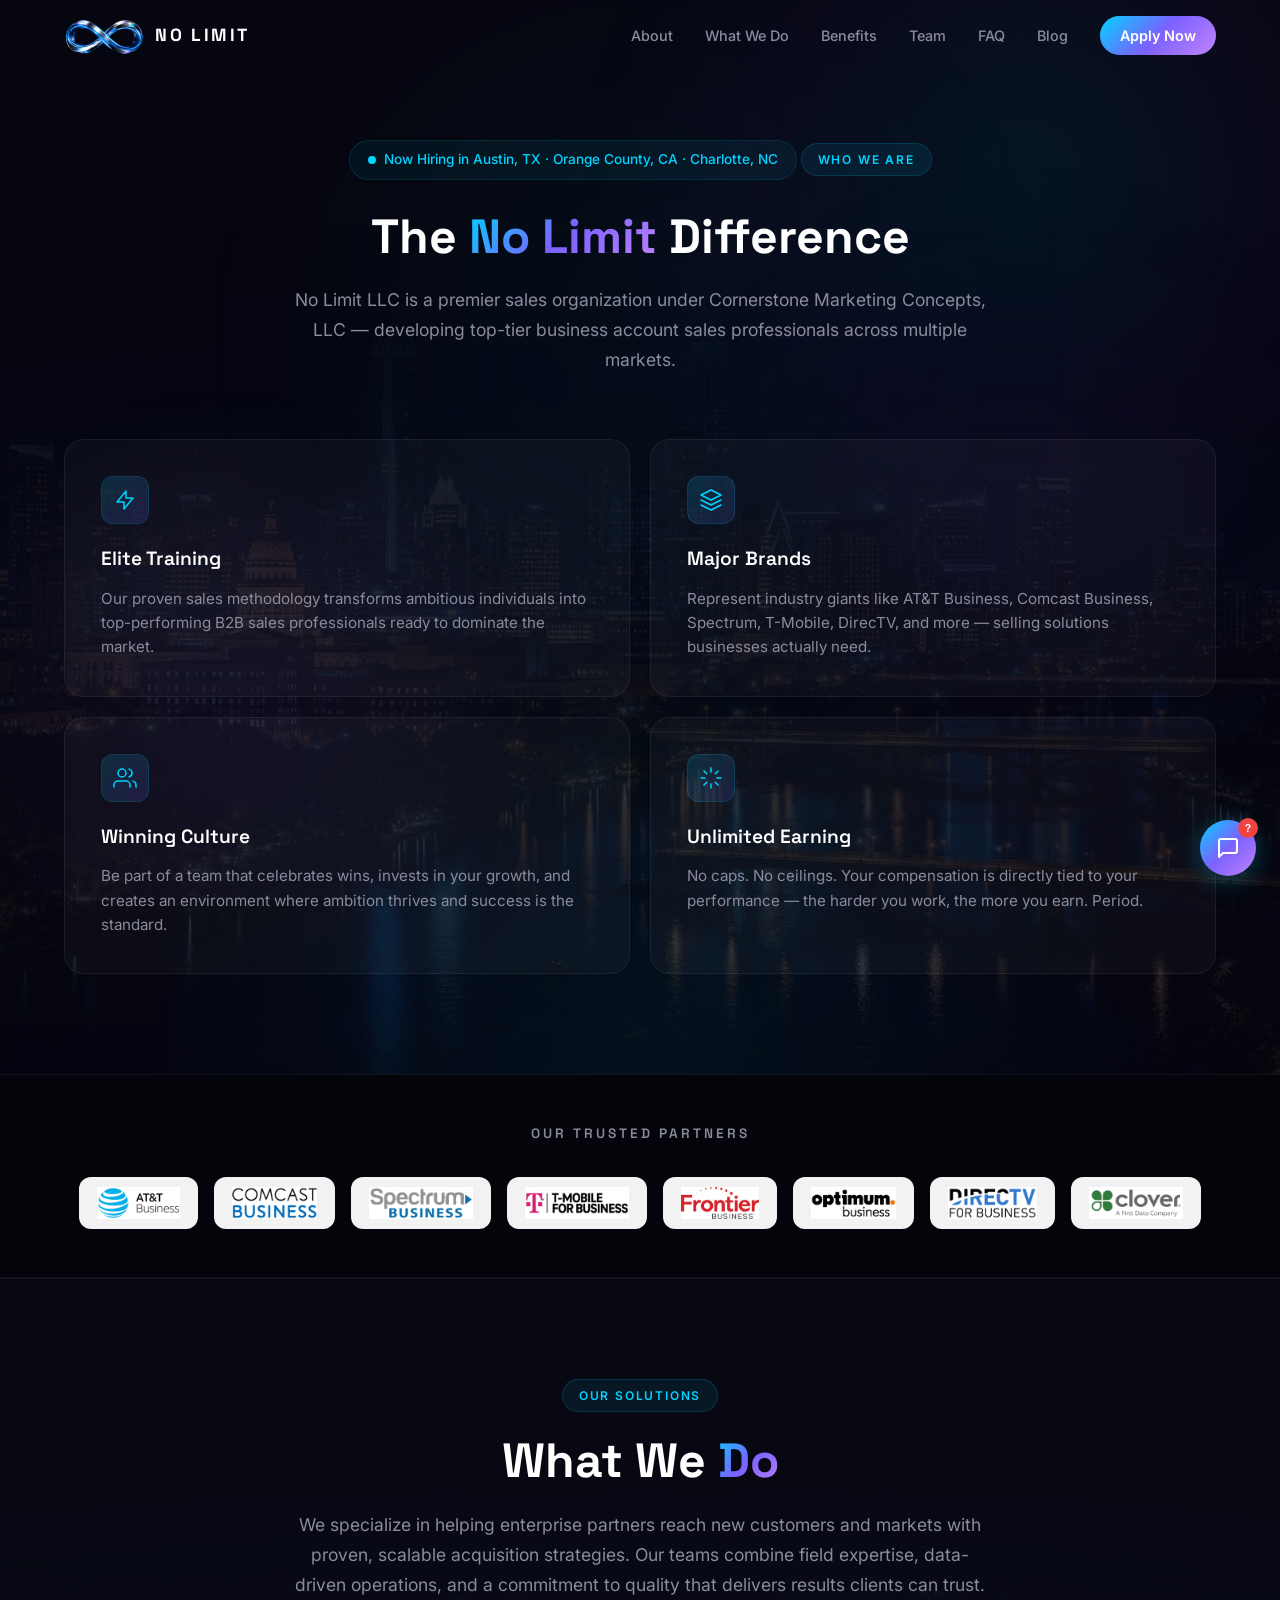
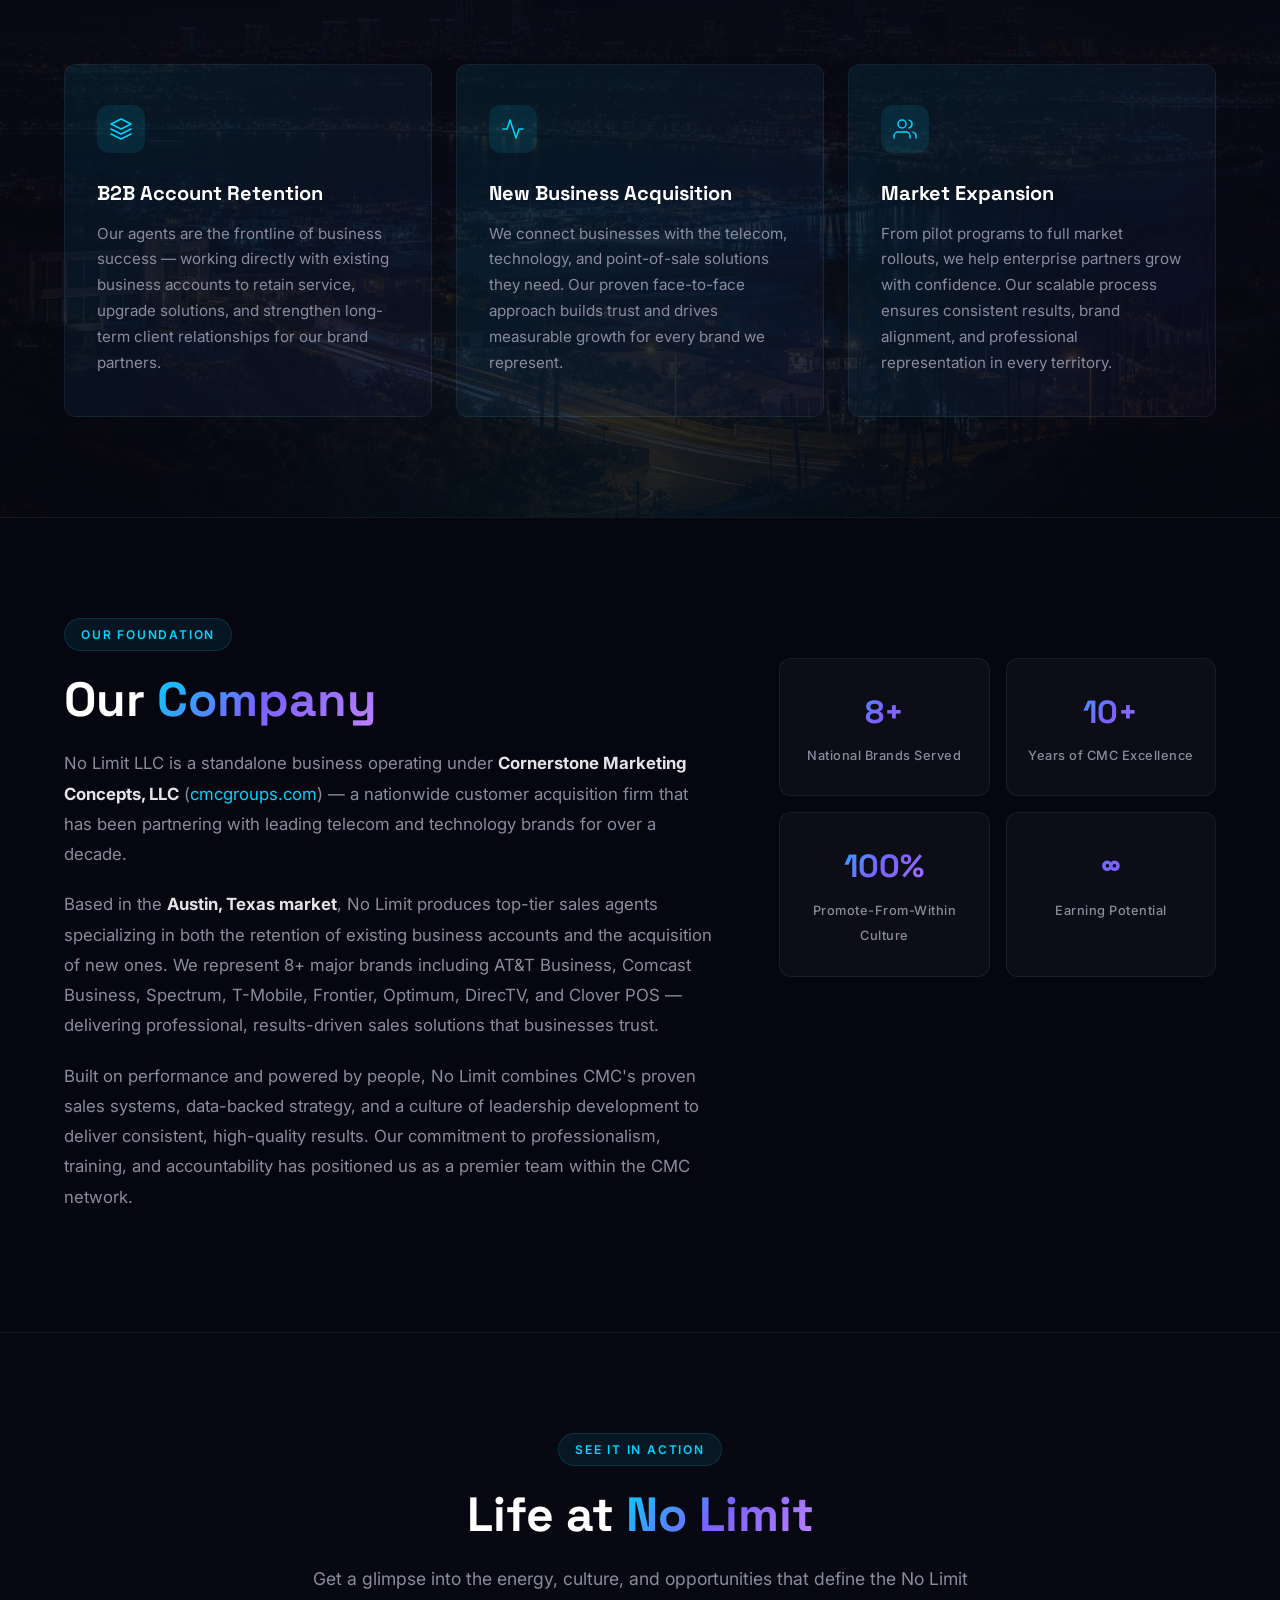
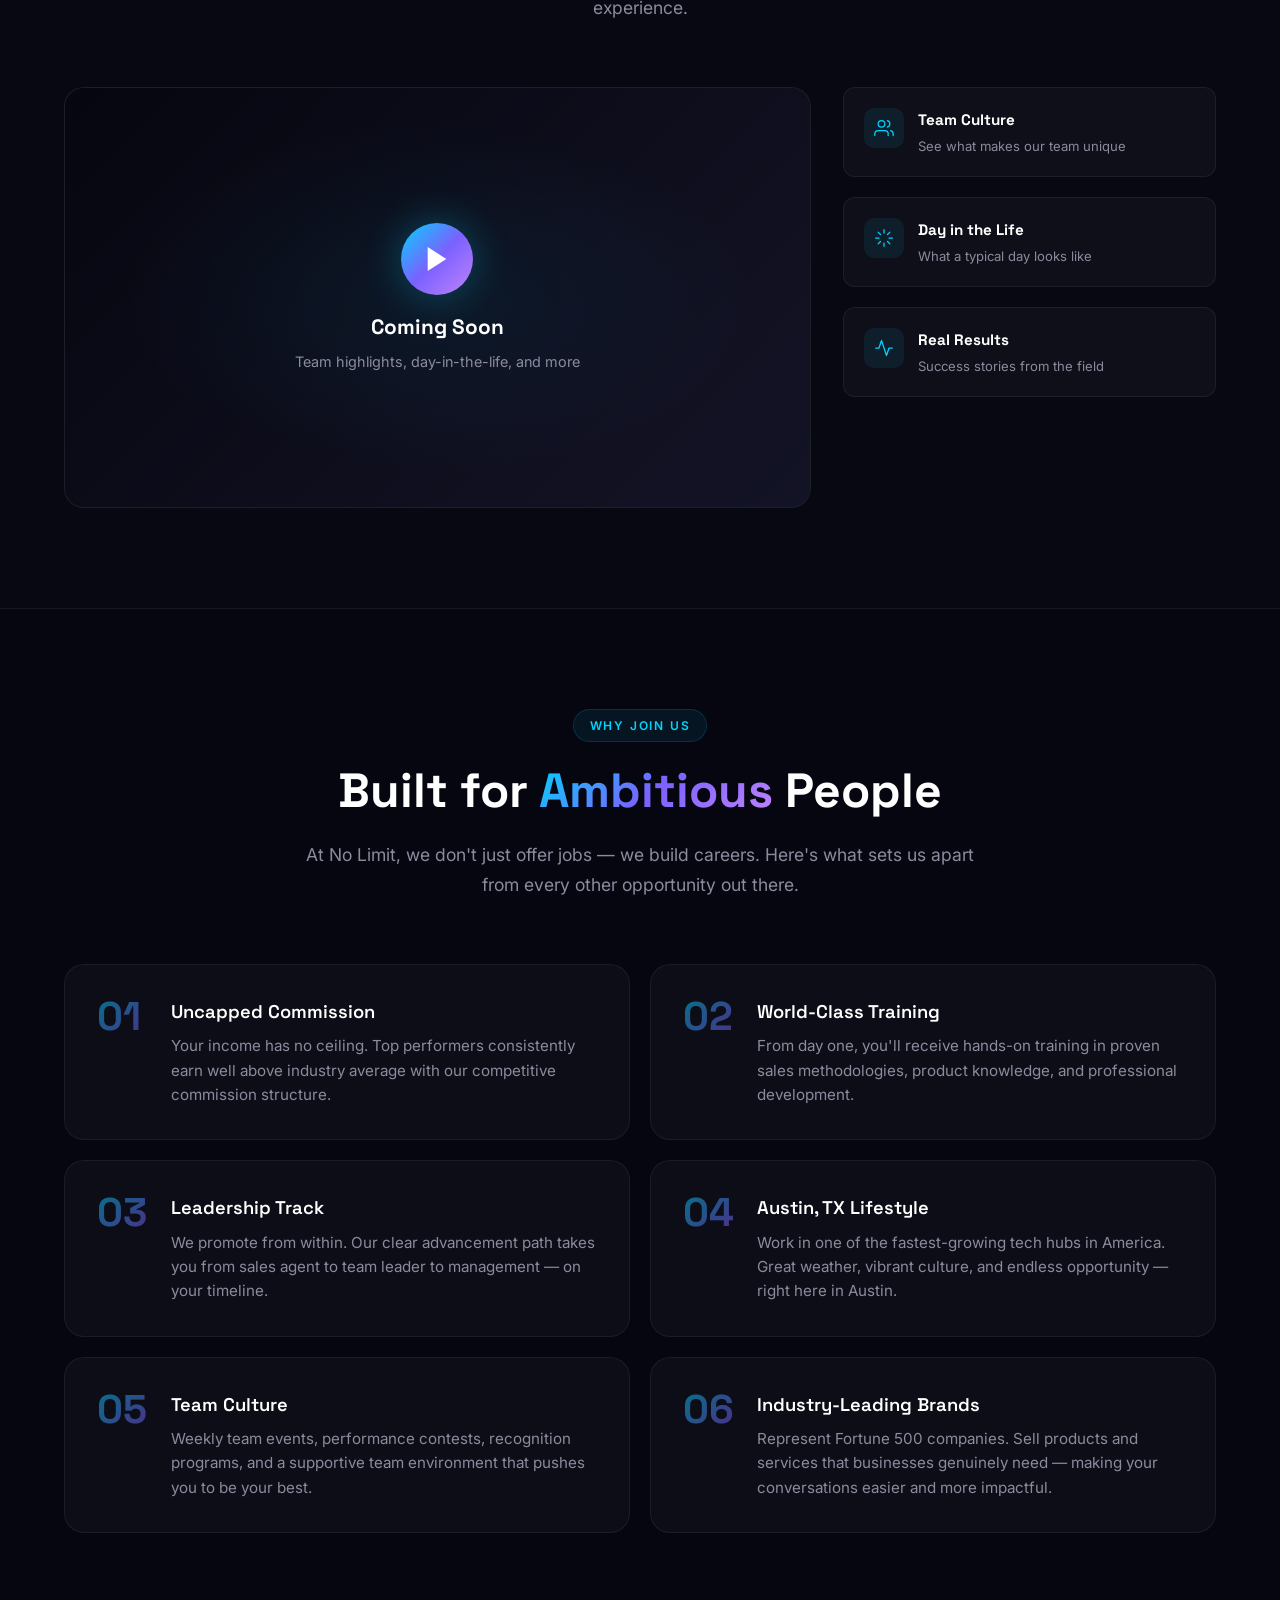
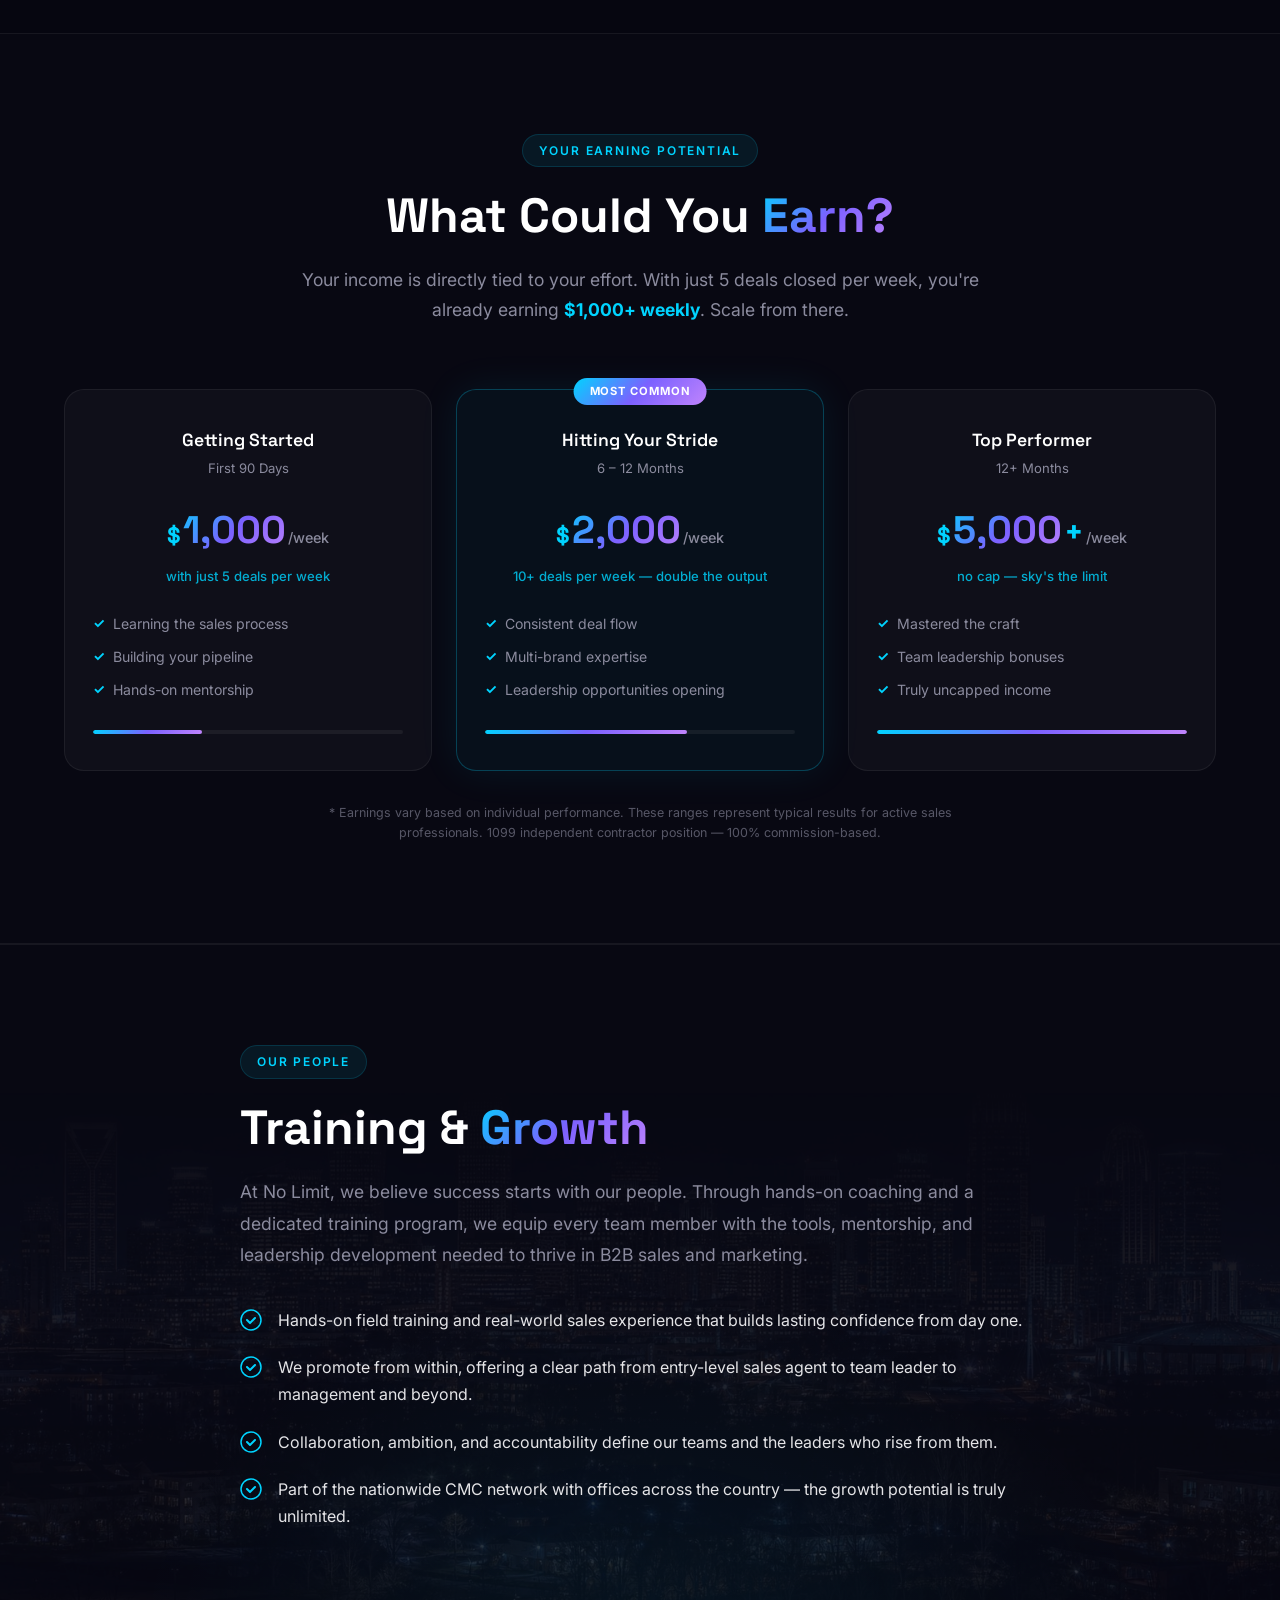
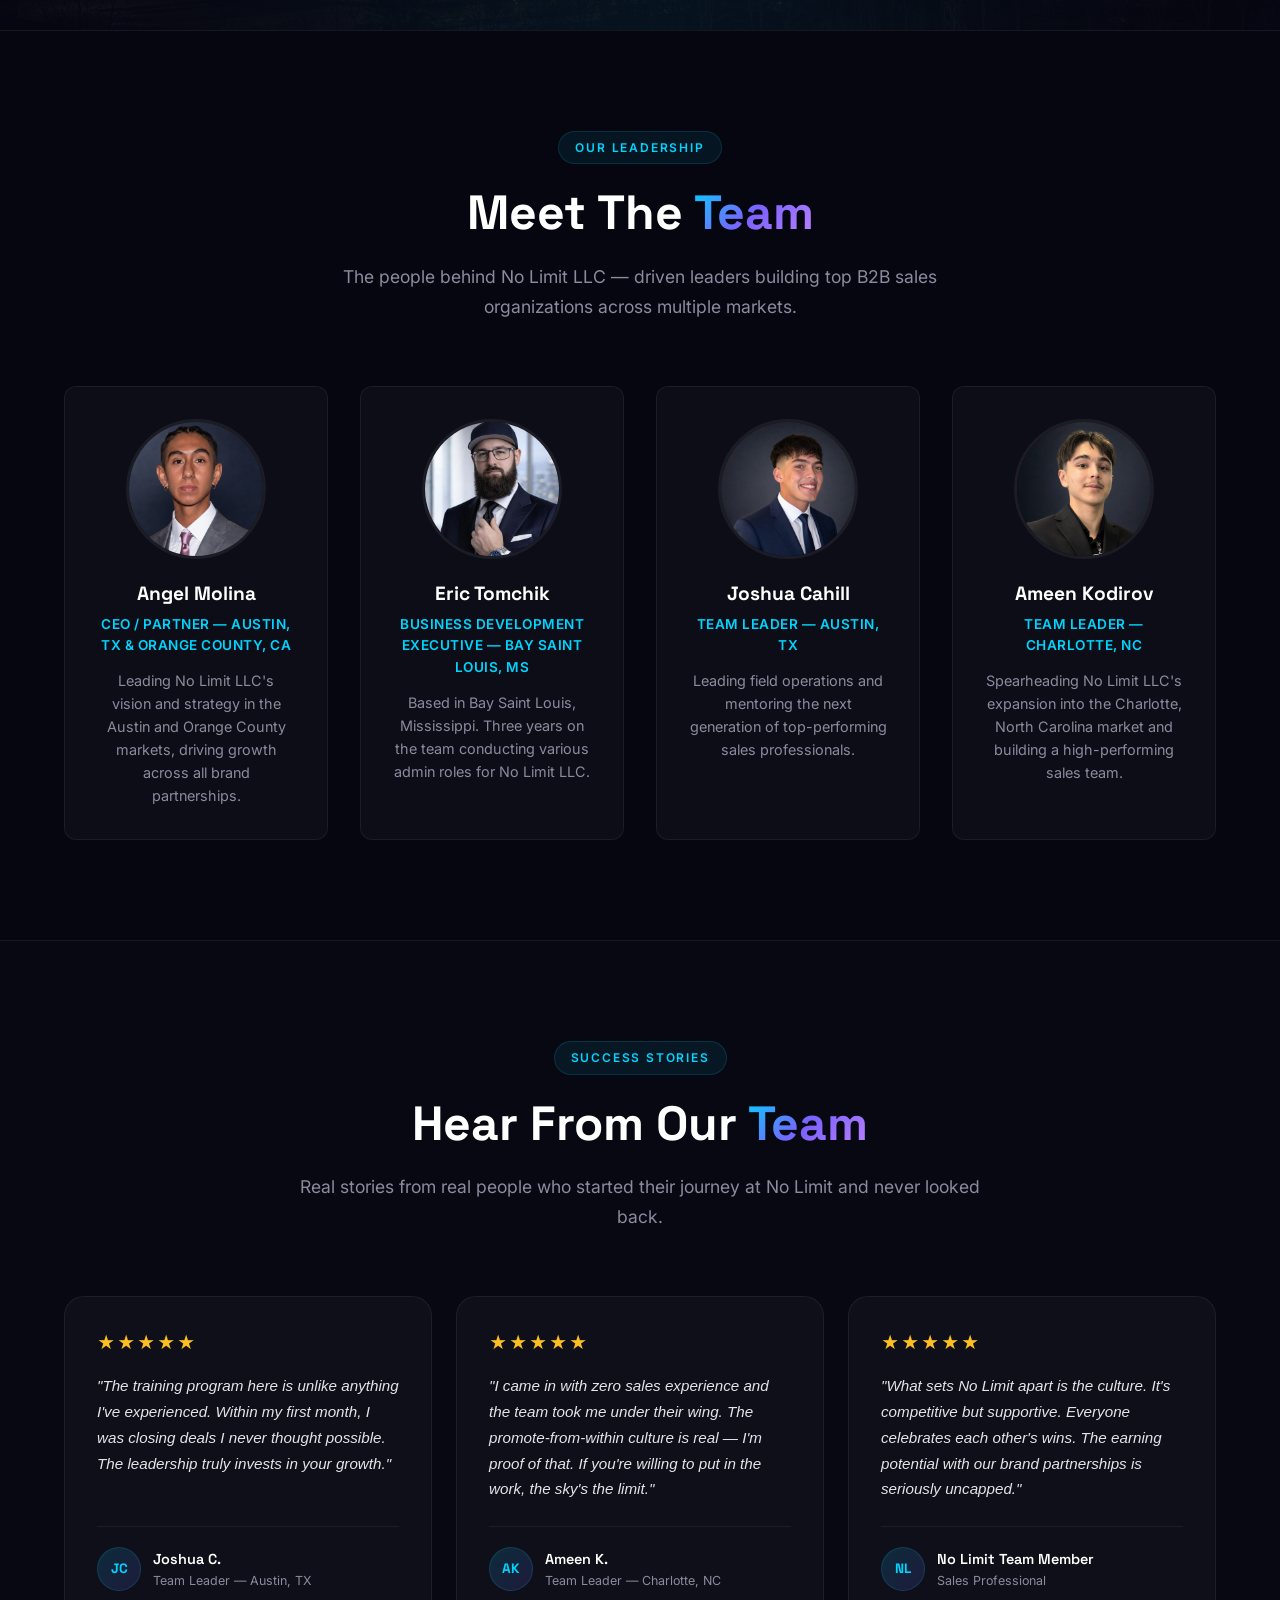
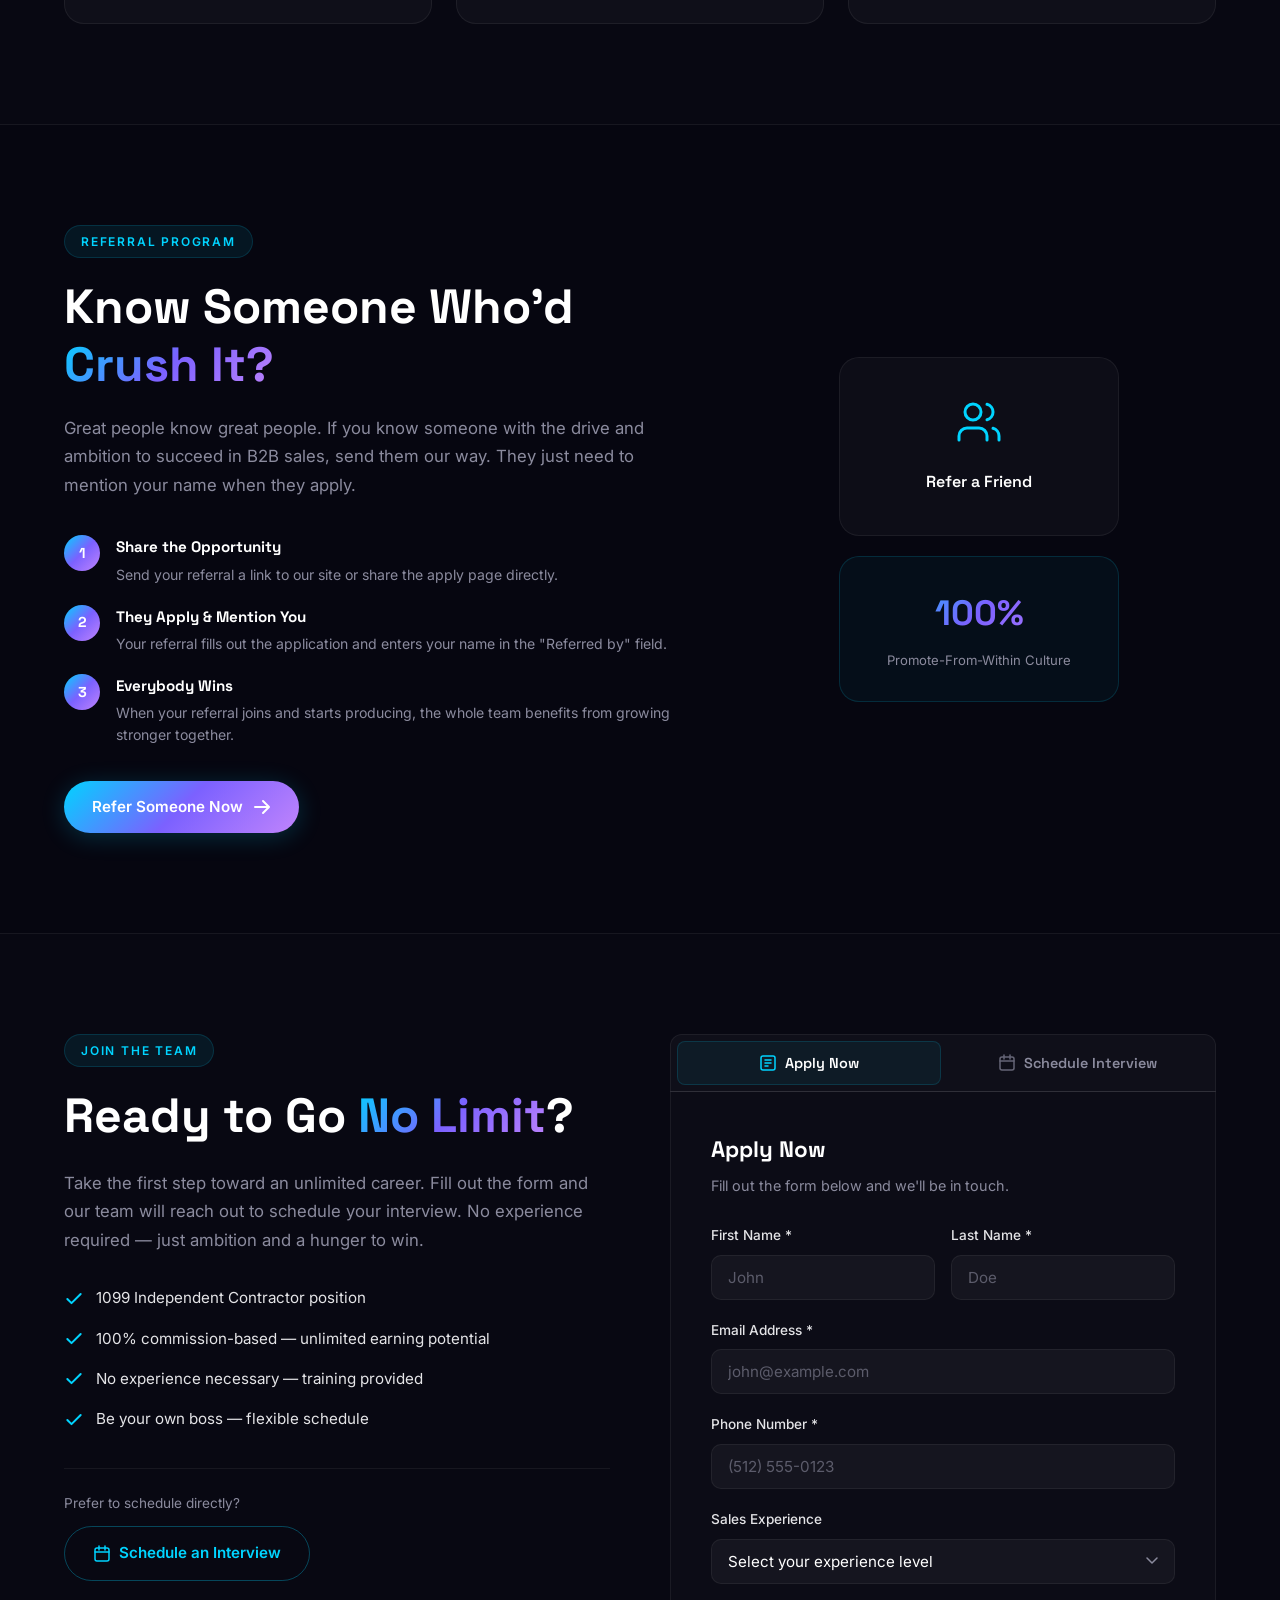
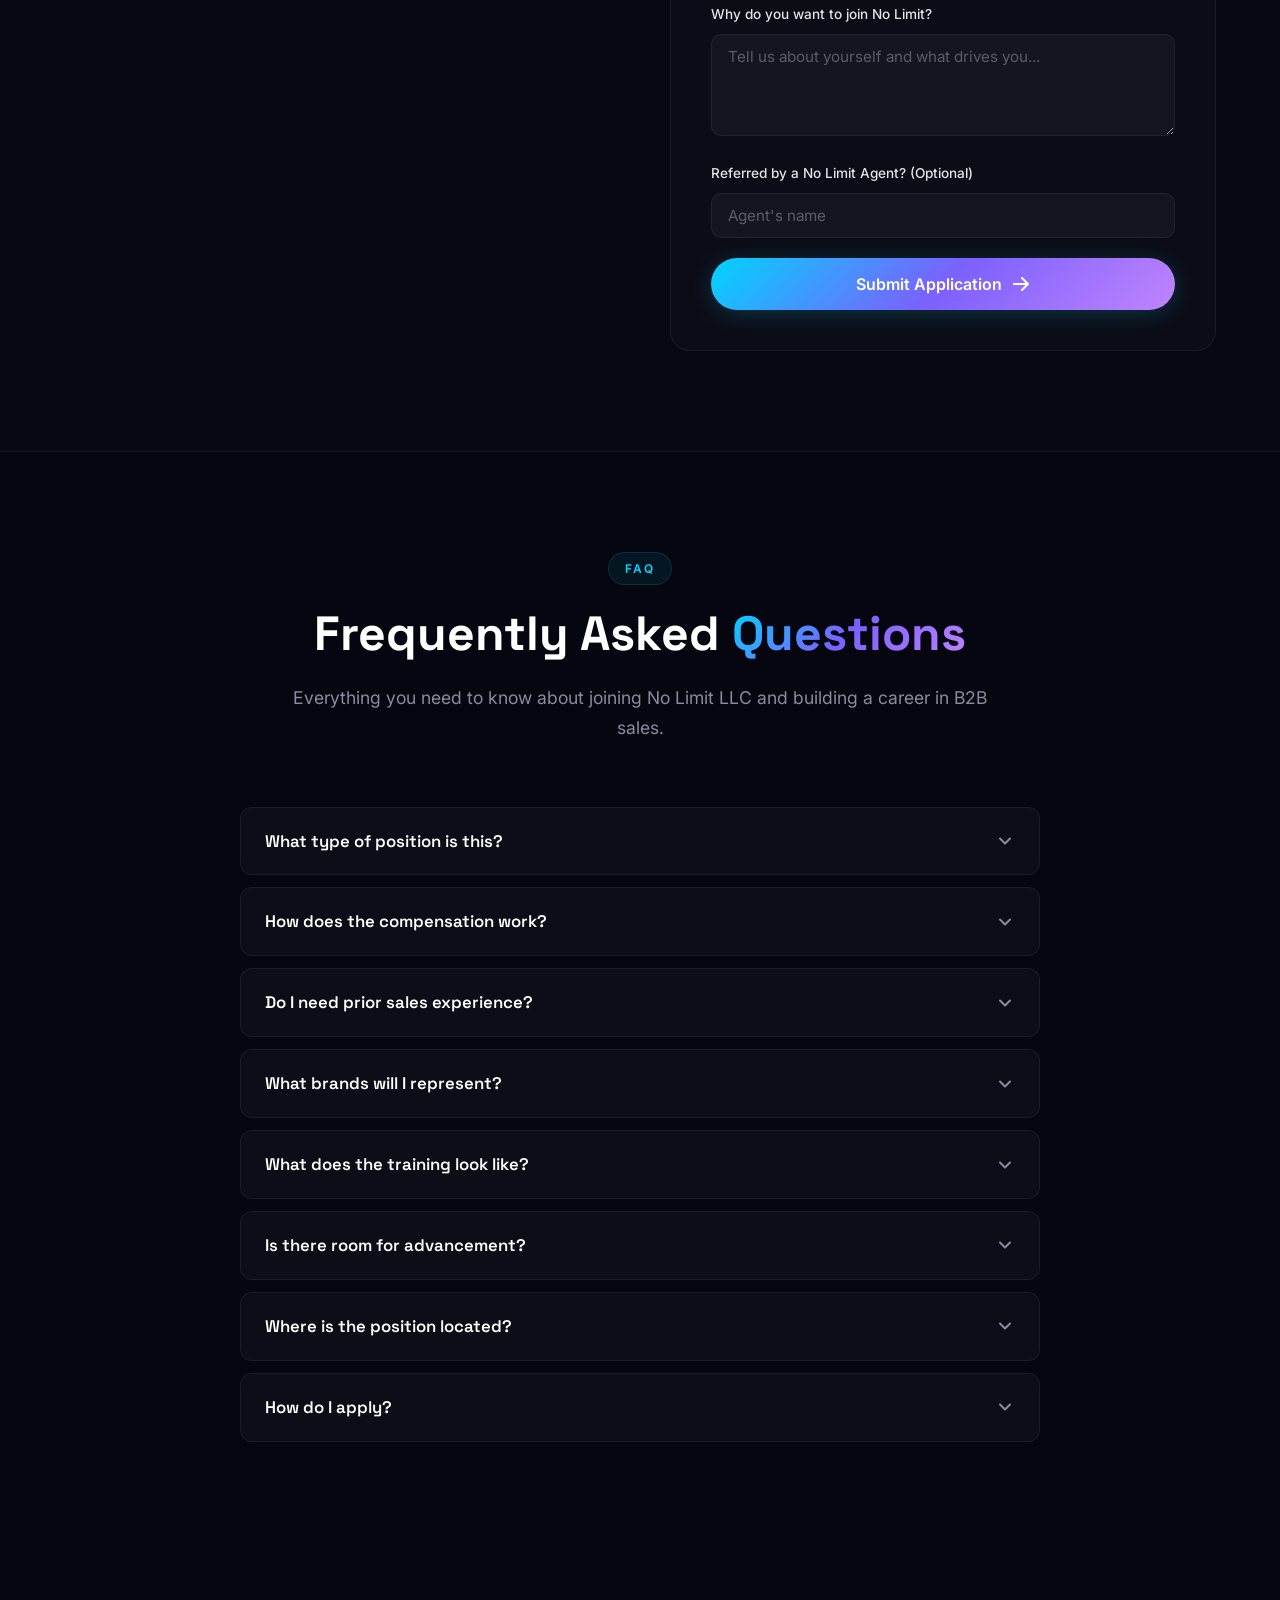
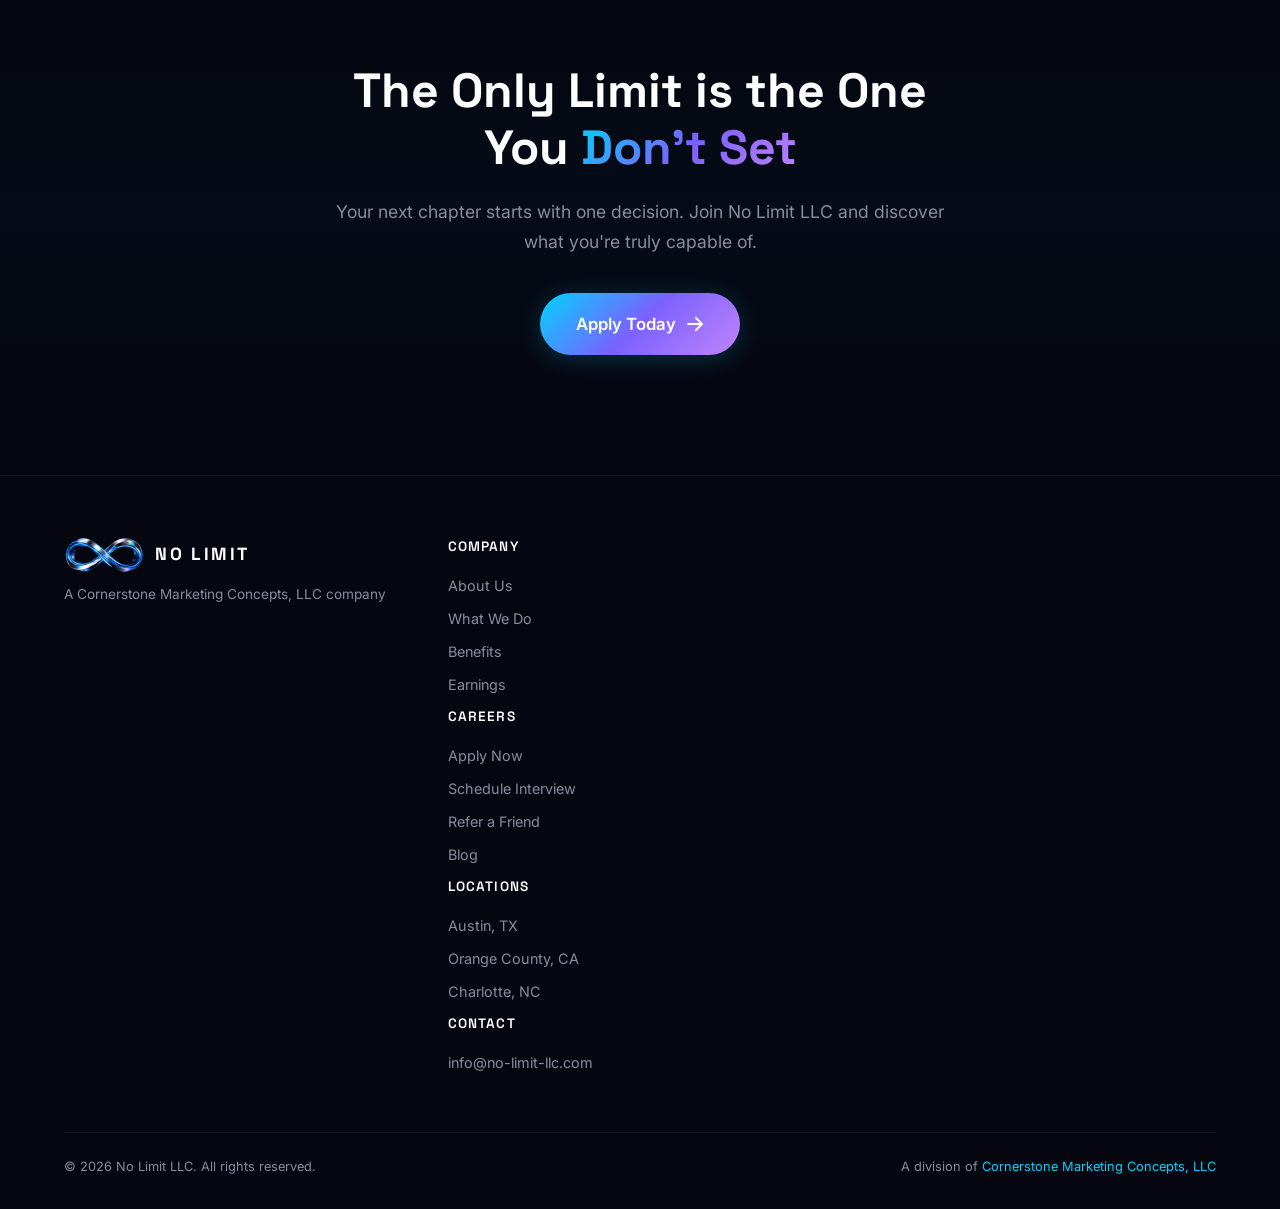
==== commit de4b7dd2: "Add Blog to nav, make video feature cards clickable links" ====
--- a/index.html
+++ b/index.html
@@ -39,6 +39,7 @@
                 <a href="#benefits" class="nav-link">Benefits</a>
                 <a href="#team" class="nav-link">Team</a>
                 <a href="#faq" class="nav-link">FAQ</a>
+                <a href="blog/" class="nav-link">Blog</a>
                 <a href="#apply" class="nav-link nav-cta">Apply Now</a>
             </div>
             <button class="nav-toggle" id="navToggle" aria-label="Toggle menu">
@@ -221,7 +222,7 @@
                     </div>
                 </div>
                 <div class="video-features">
-                    <div class="video-feature">
+                    <a href="culture.html" class="video-feature">
                         <div class="video-feature-icon">
                             <svg viewBox="0 0 24 24" fill="none" stroke="currentColor" stroke-width="1.5"><path d="M17 21v-2a4 4 0 00-4-4H5a4 4 0 00-4 4v2M9 11a4 4 0 100-8 4 4 0 000 8zM23 21v-2a4 4 0 00-3-3.87M16 3.13a4 4 0 010 7.75" stroke-linecap="round" stroke-linejoin="round"/></svg>
                         </div>
@@ -229,8 +230,8 @@
                             <h4>Team Culture</h4>
                             <p>See what makes our team unique</p>
                         </div>
-                    </div>
-                    <div class="video-feature">
+                    </a>
+                    <a href="blog/day-in-the-life-b2b-sales-rep.html" class="video-feature">
                         <div class="video-feature-icon">
                             <svg viewBox="0 0 24 24" fill="none" stroke="currentColor" stroke-width="1.5"><path d="M12 2v4M12 18v4M4.93 4.93l2.83 2.83M16.24 16.24l2.83 2.83M2 12h4M18 12h4M4.93 19.07l2.83-2.83M16.24 7.76l2.83-2.83" stroke-linecap="round"/></svg>
                         </div>
@@ -238,8 +239,8 @@
                             <h4>Day in the Life</h4>
                             <p>What a typical day looks like</p>
                         </div>
-                    </div>
-                    <div class="video-feature">
+                    </a>
+                    <a href="#testimonials" class="video-feature">
                         <div class="video-feature-icon">
                             <svg viewBox="0 0 24 24" fill="none" stroke="currentColor" stroke-width="1.5"><path d="M22 12h-4l-3 9L9 3l-3 9H2" stroke-linecap="round" stroke-linejoin="round"/></svg>
                         </div>
@@ -247,7 +248,7 @@
                             <h4>Real Results</h4>
                             <p>Success stories from the field</p>
                         </div>
-                    </div>
+                    </a>
                 </div>
             </div>
         </div>
--- a/styles.css
+++ b/styles.css
@@ -1515,6 +1515,9 @@
     border: 1px solid var(--border);
     border-radius: var(--radius);
     transition: var(--transition);
+    text-decoration: none;
+    color: inherit;
+    cursor: pointer;
 }
 
 .video-feature:hover {
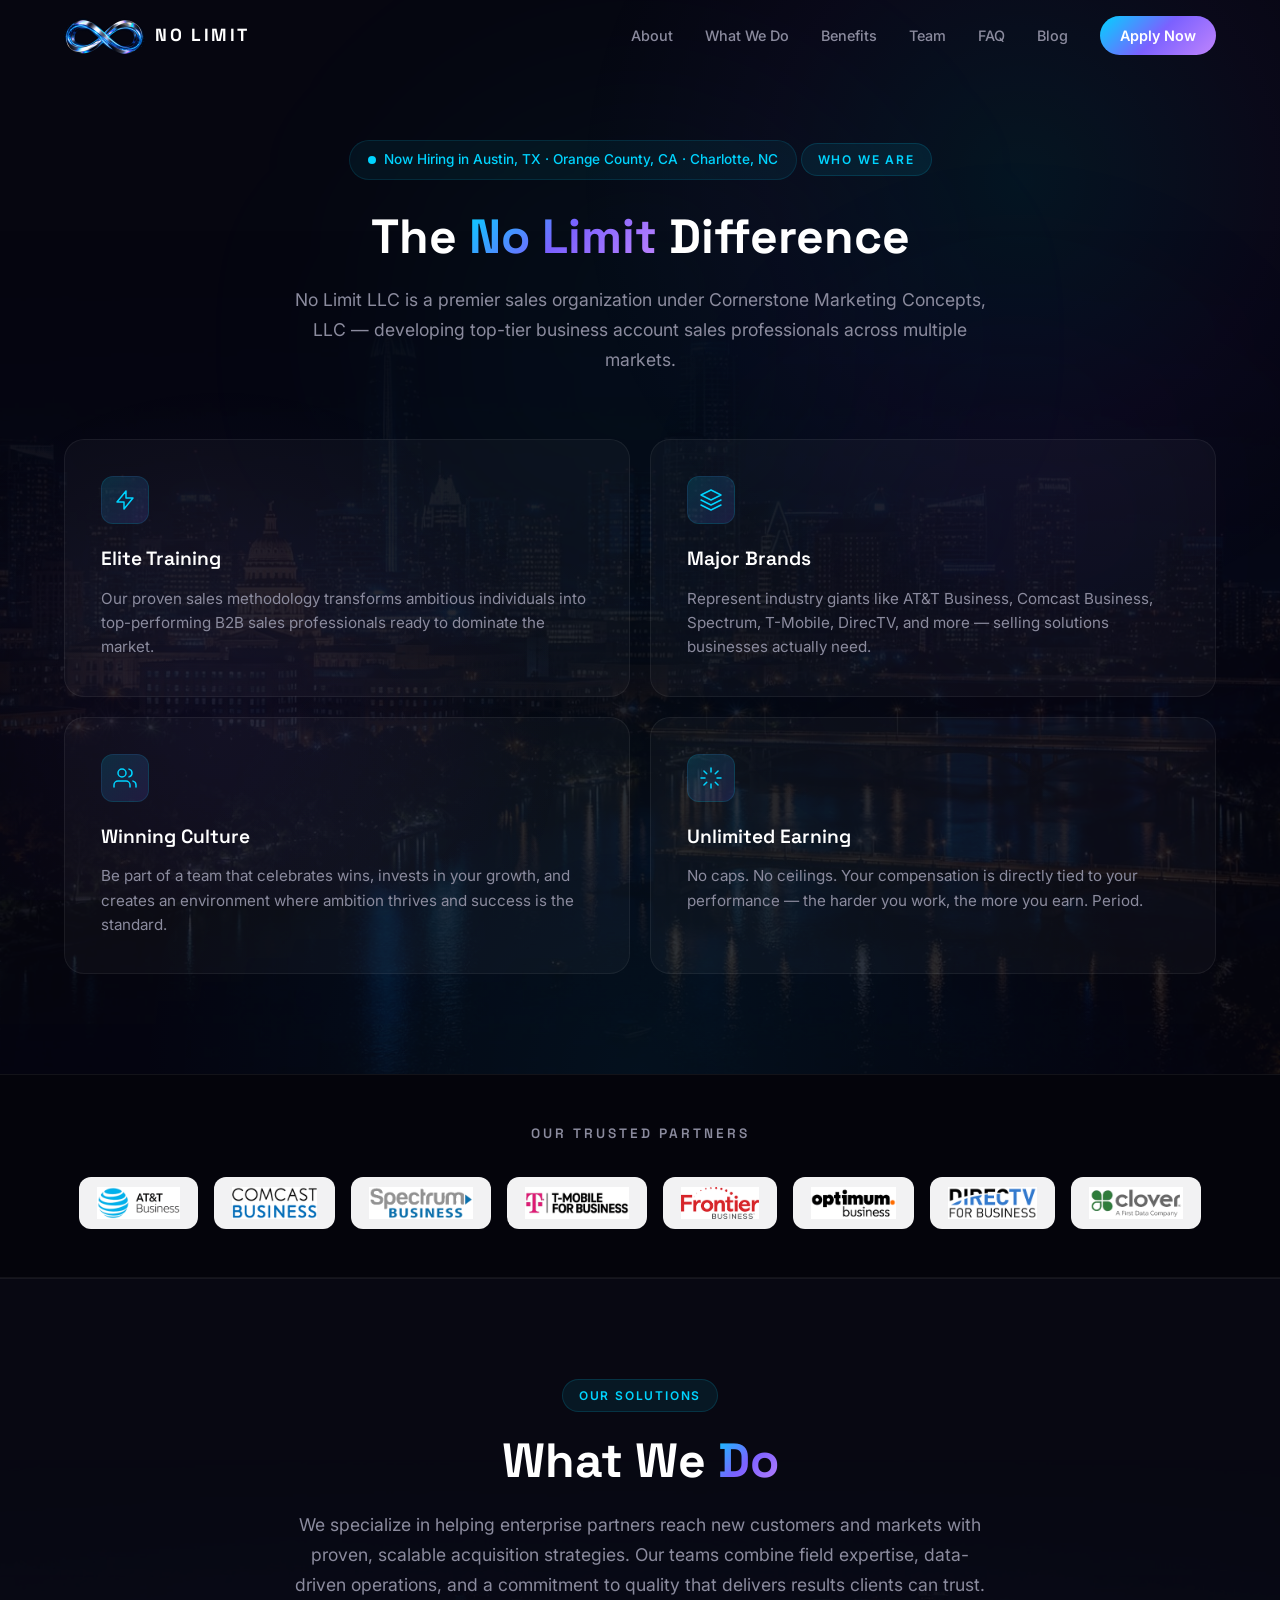
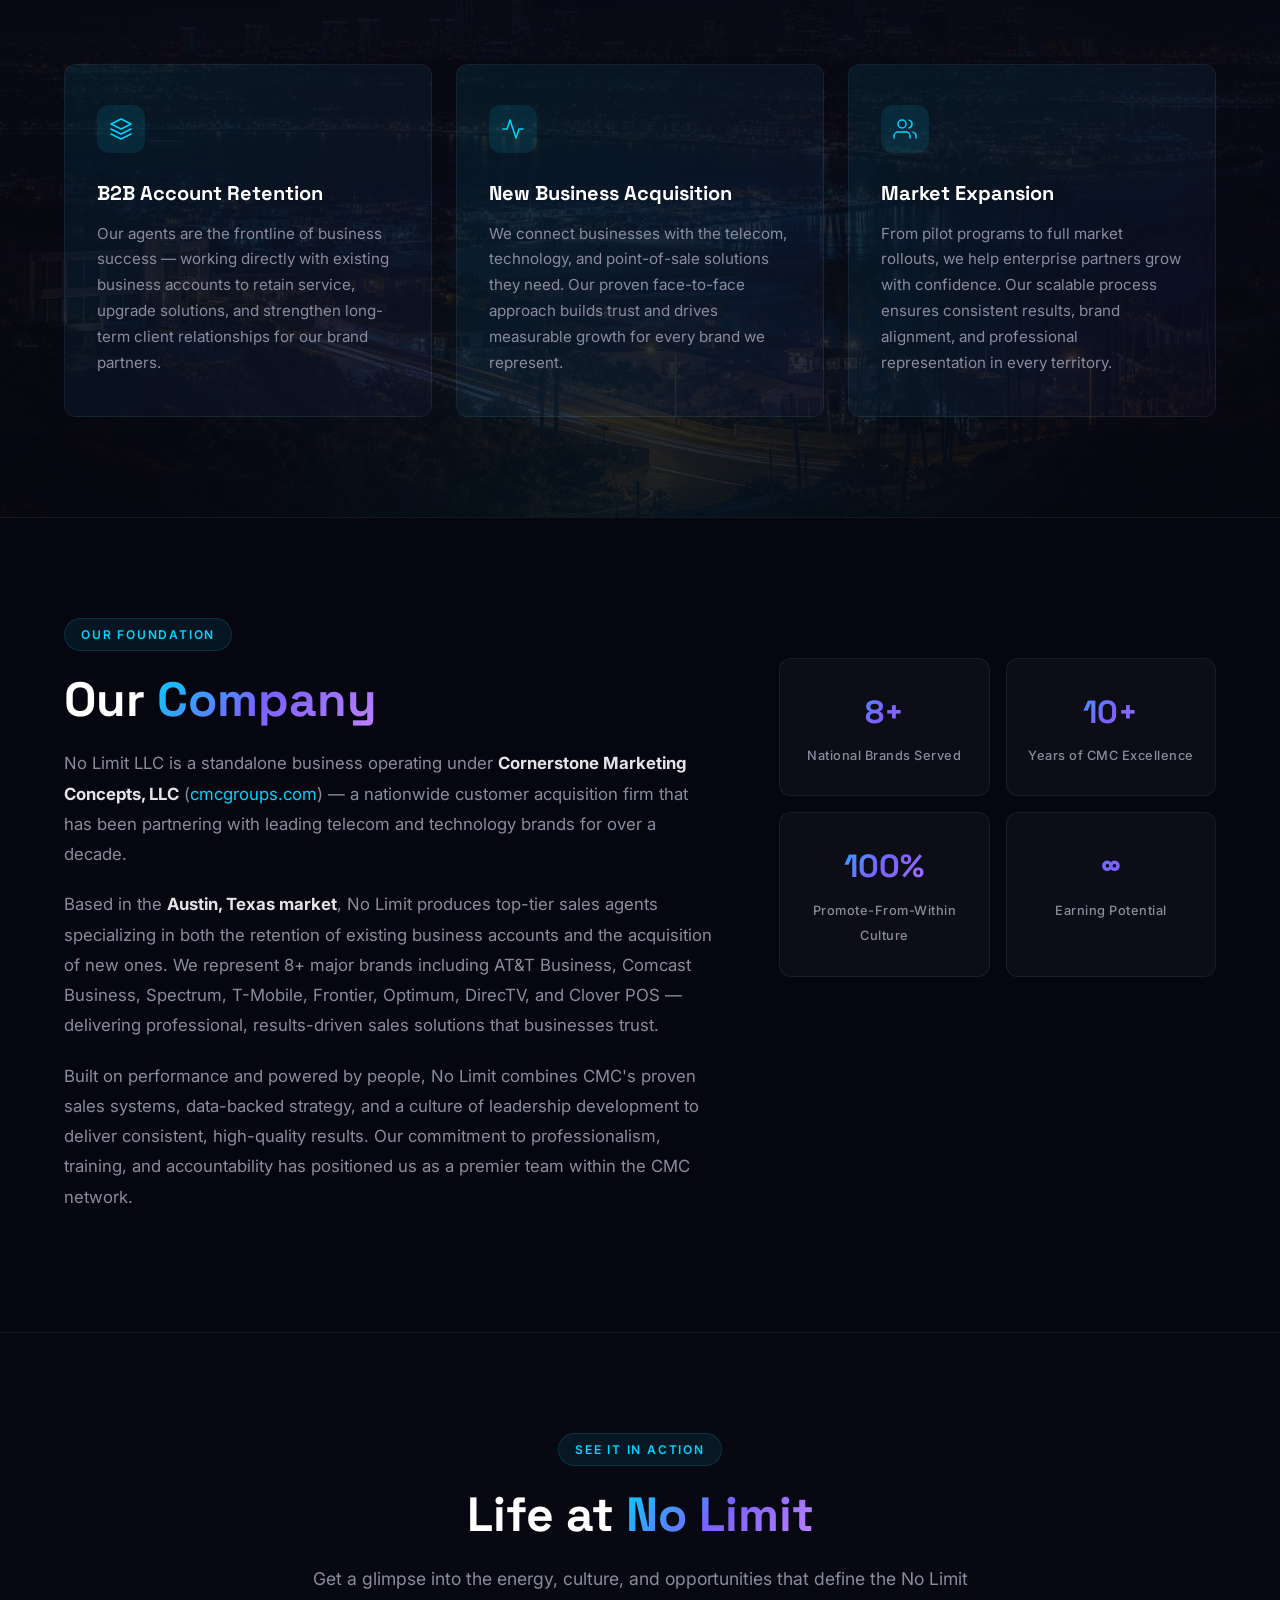
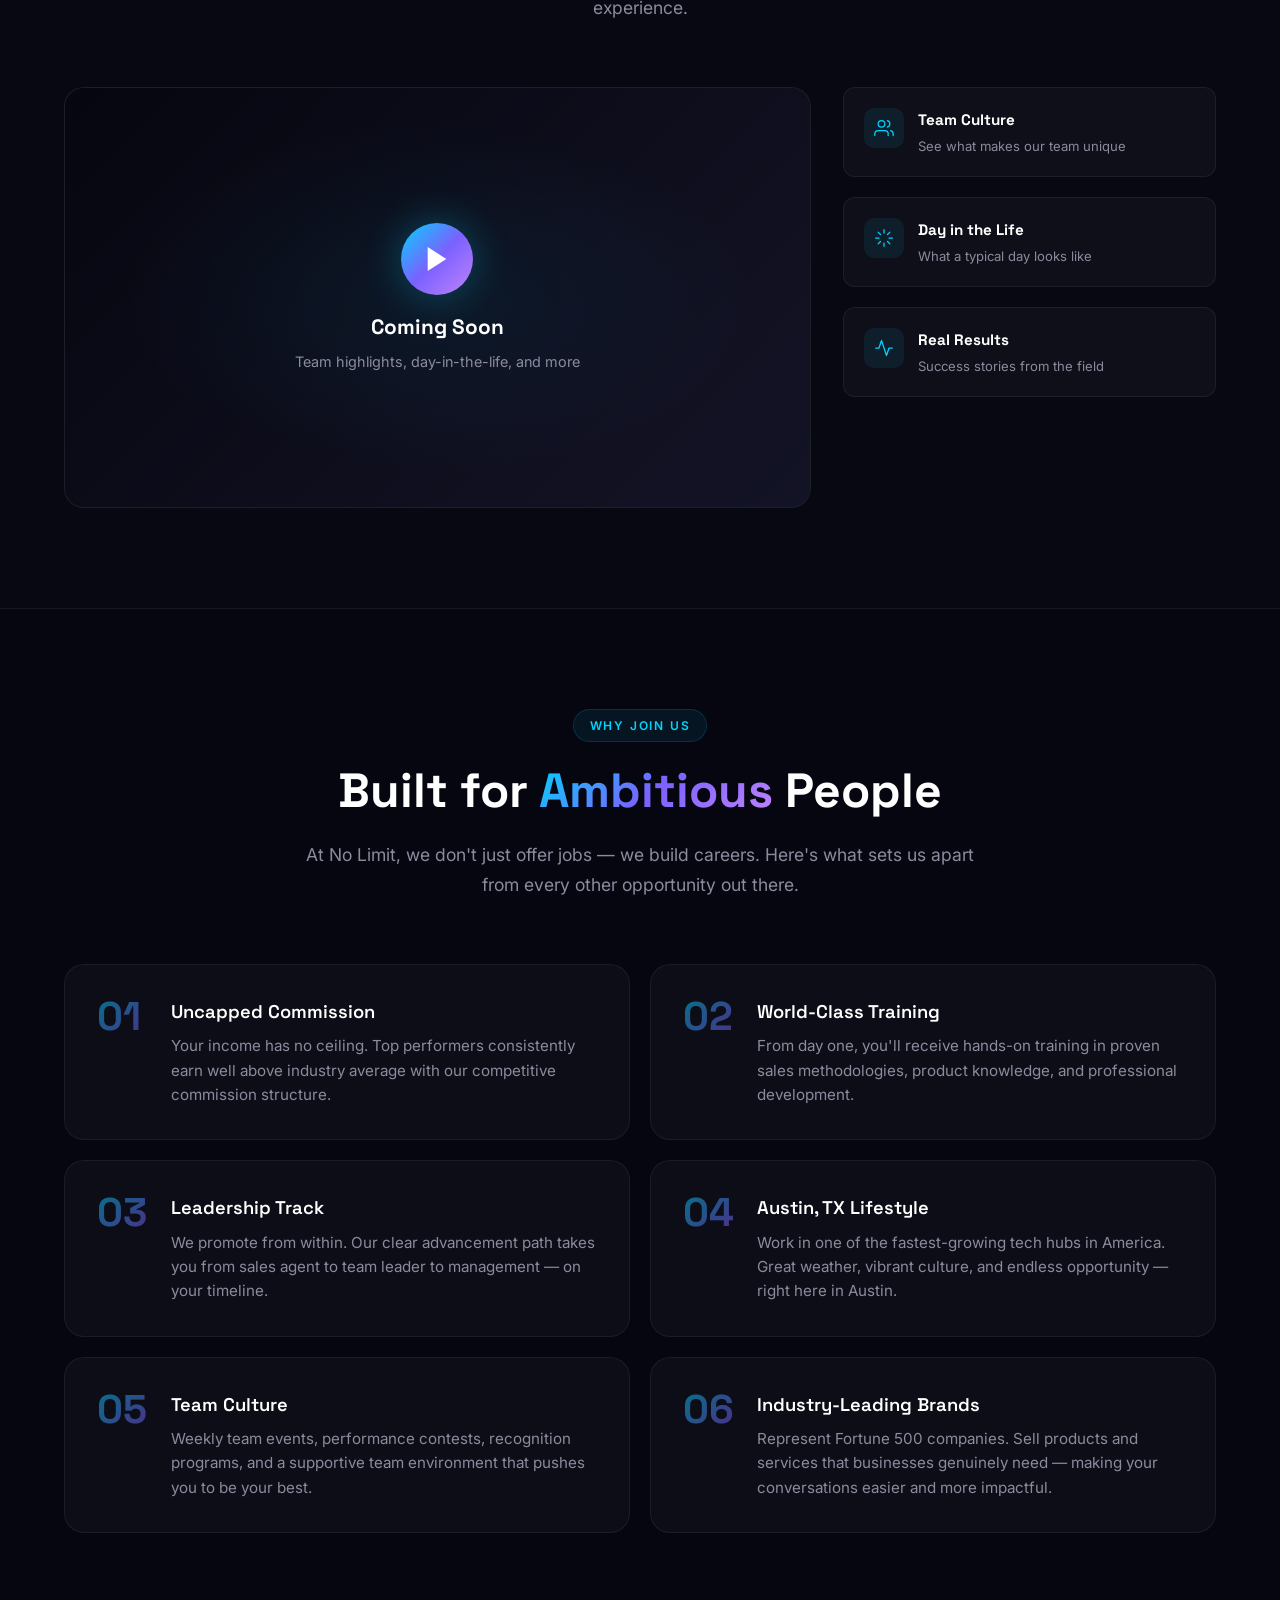
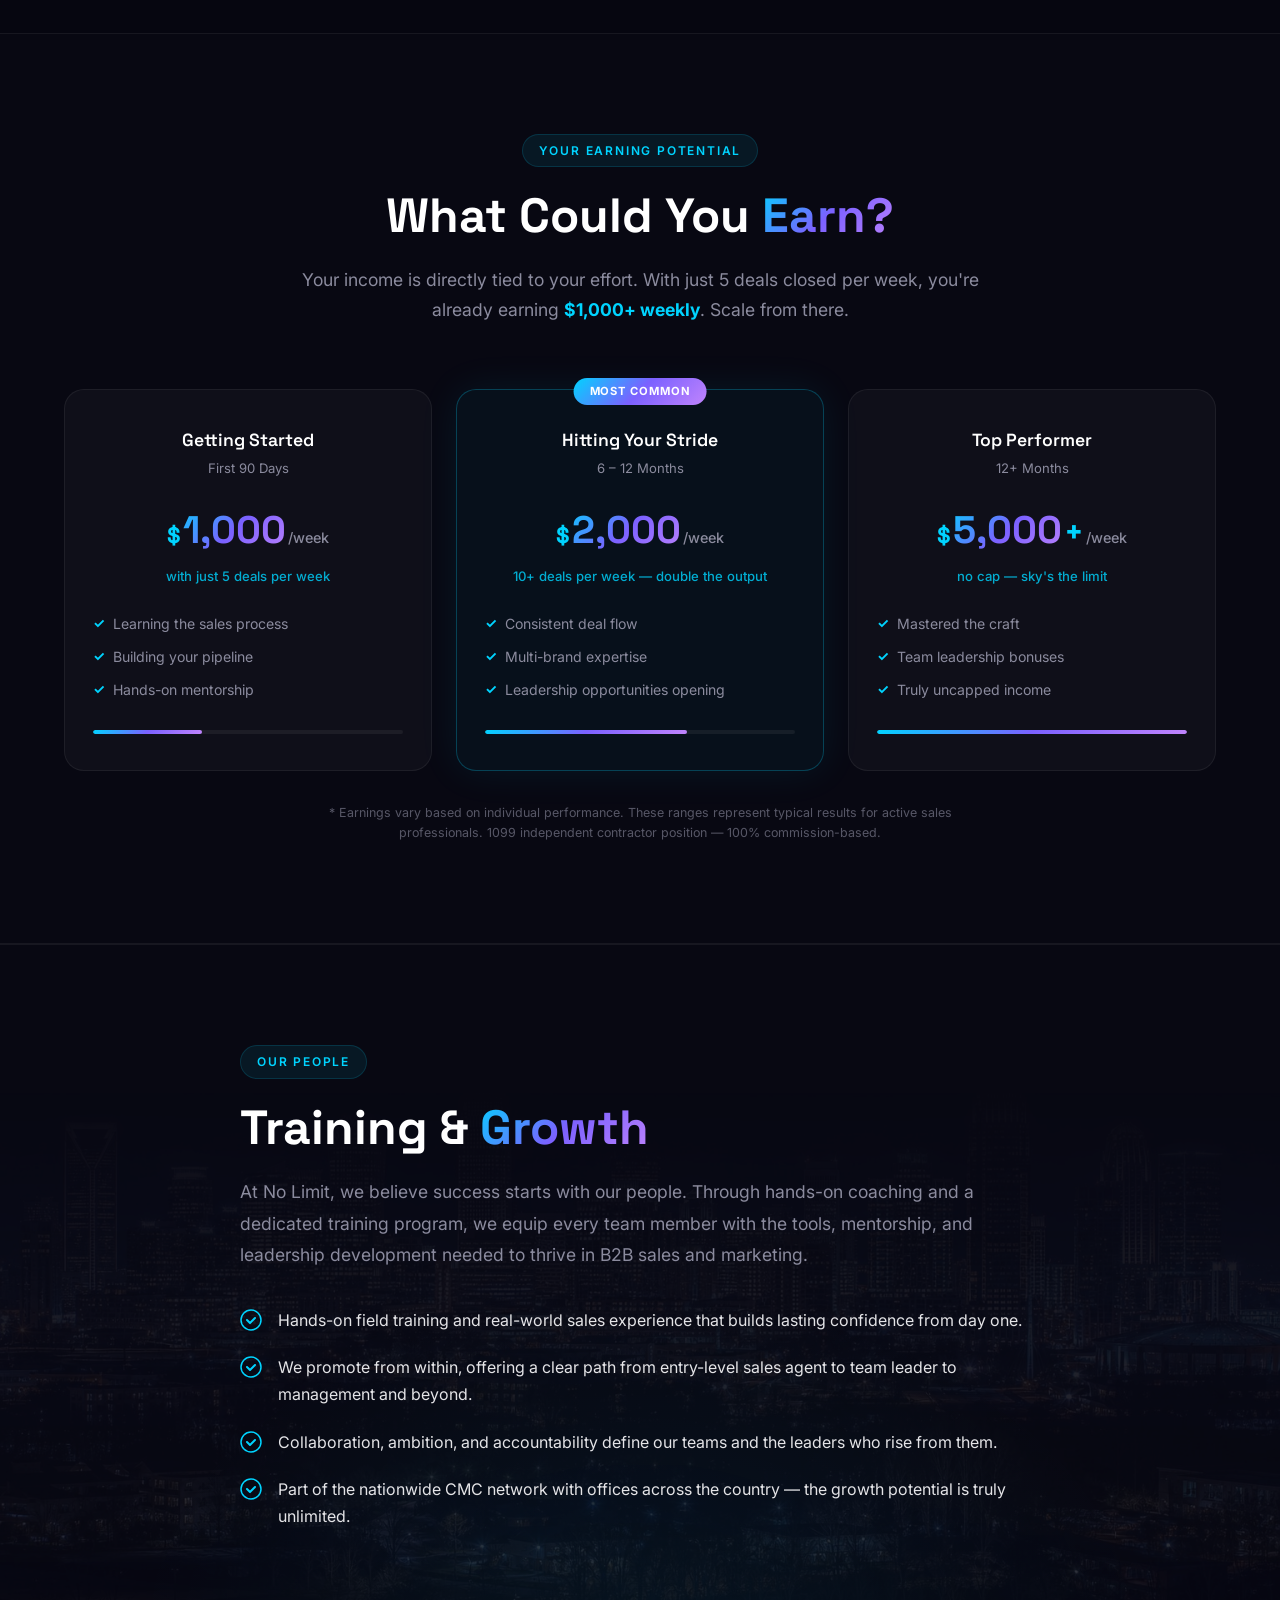
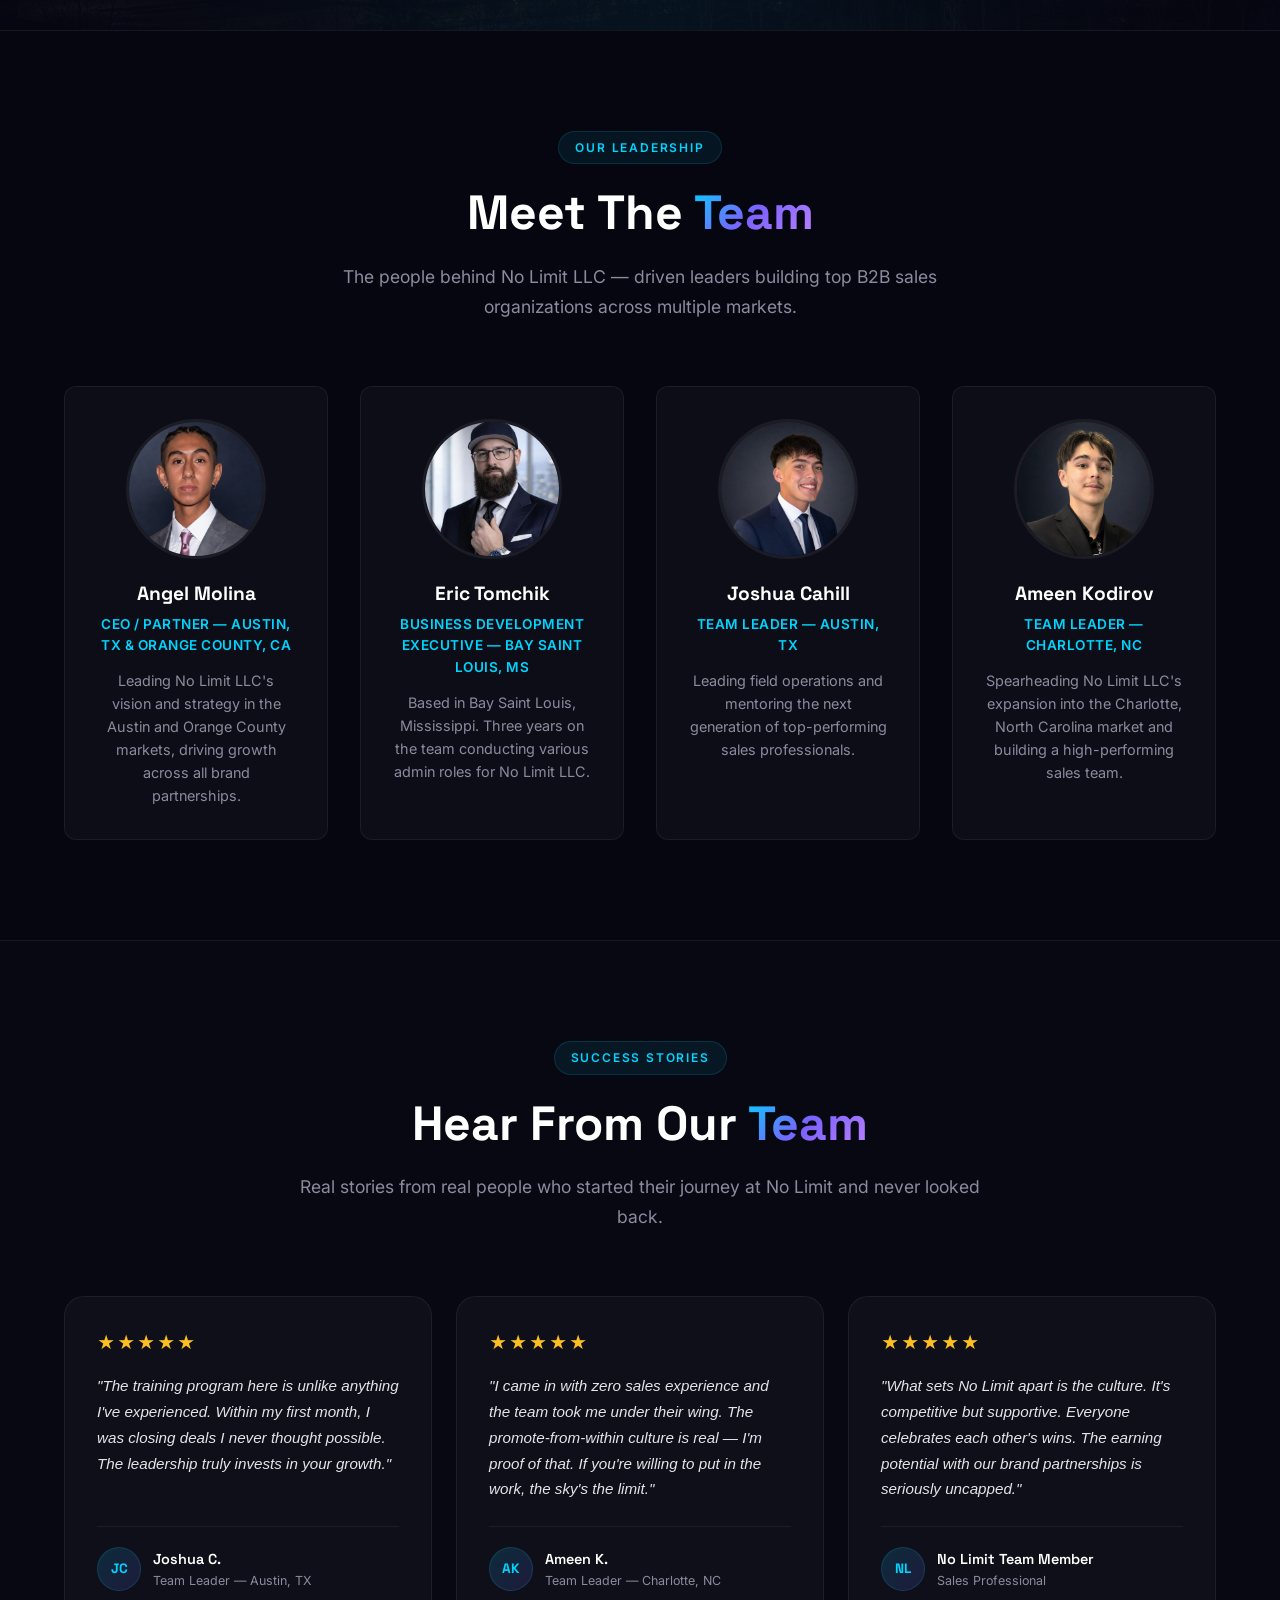
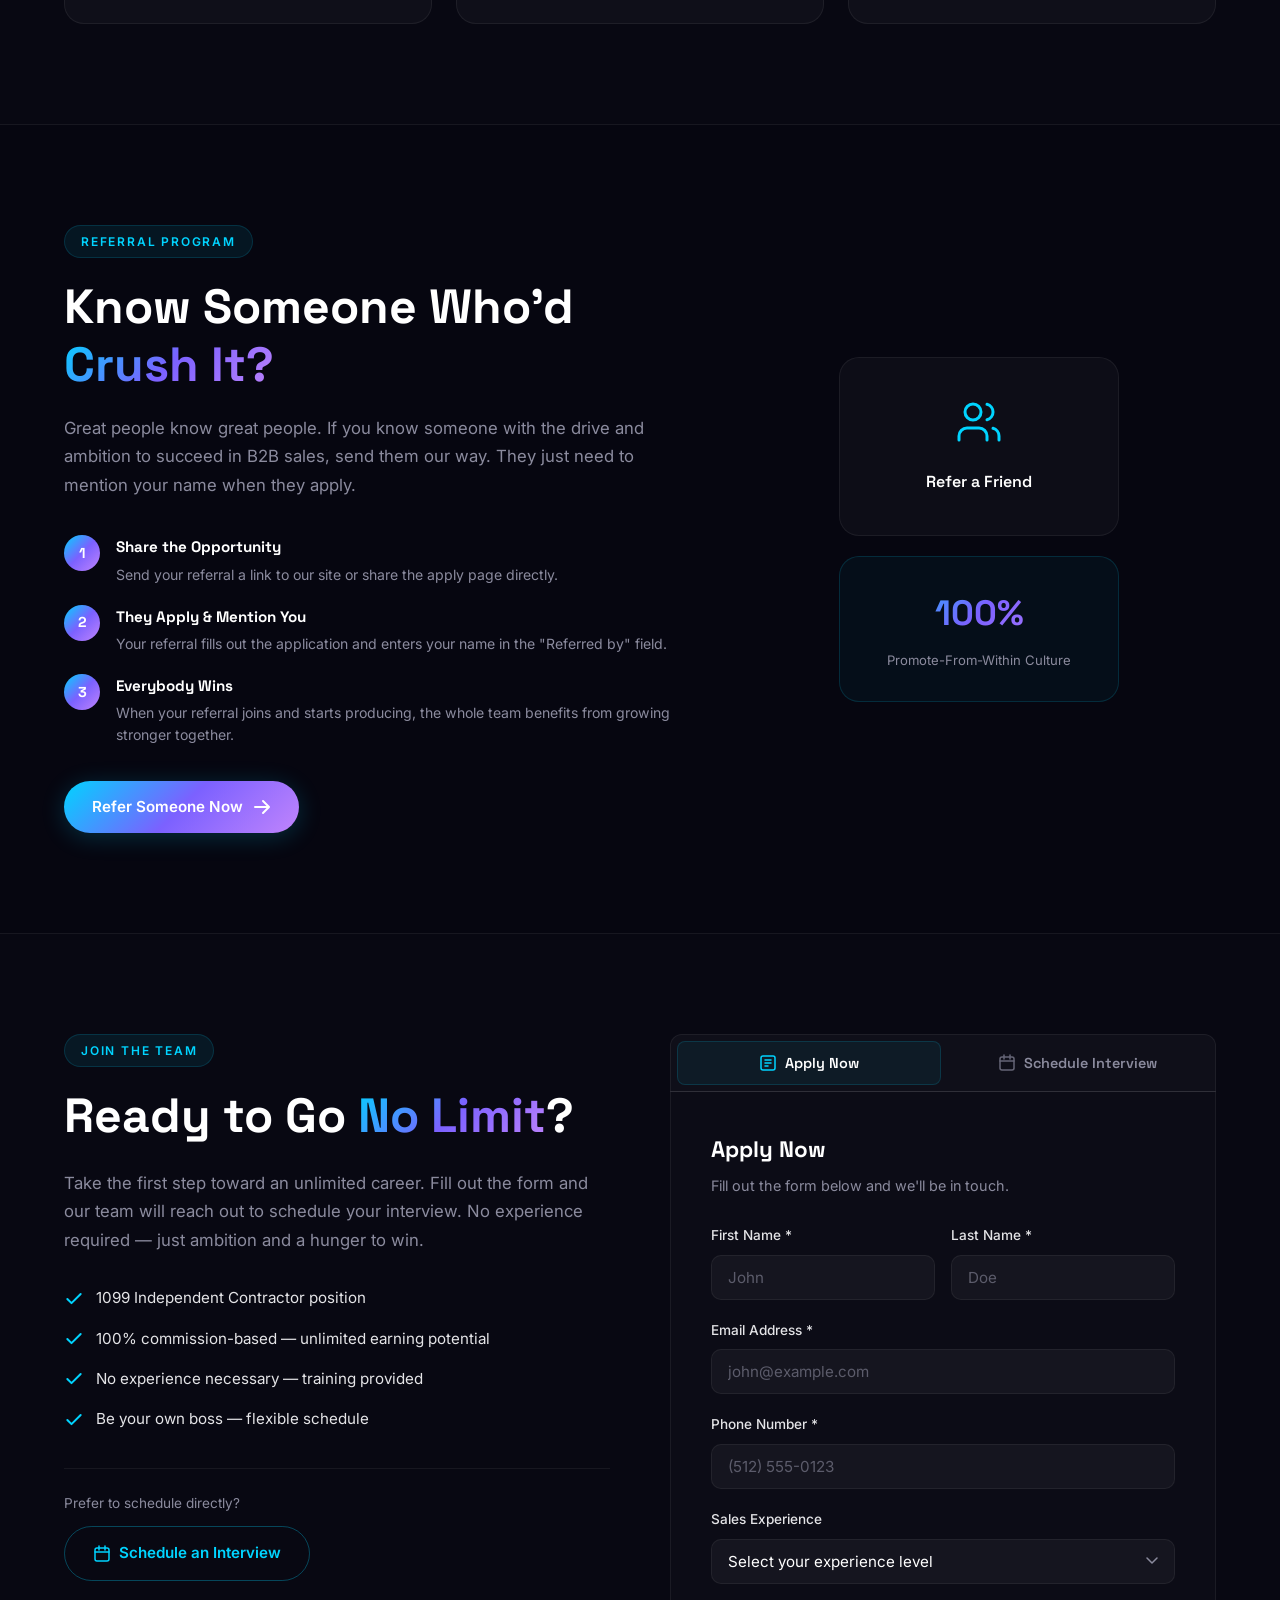
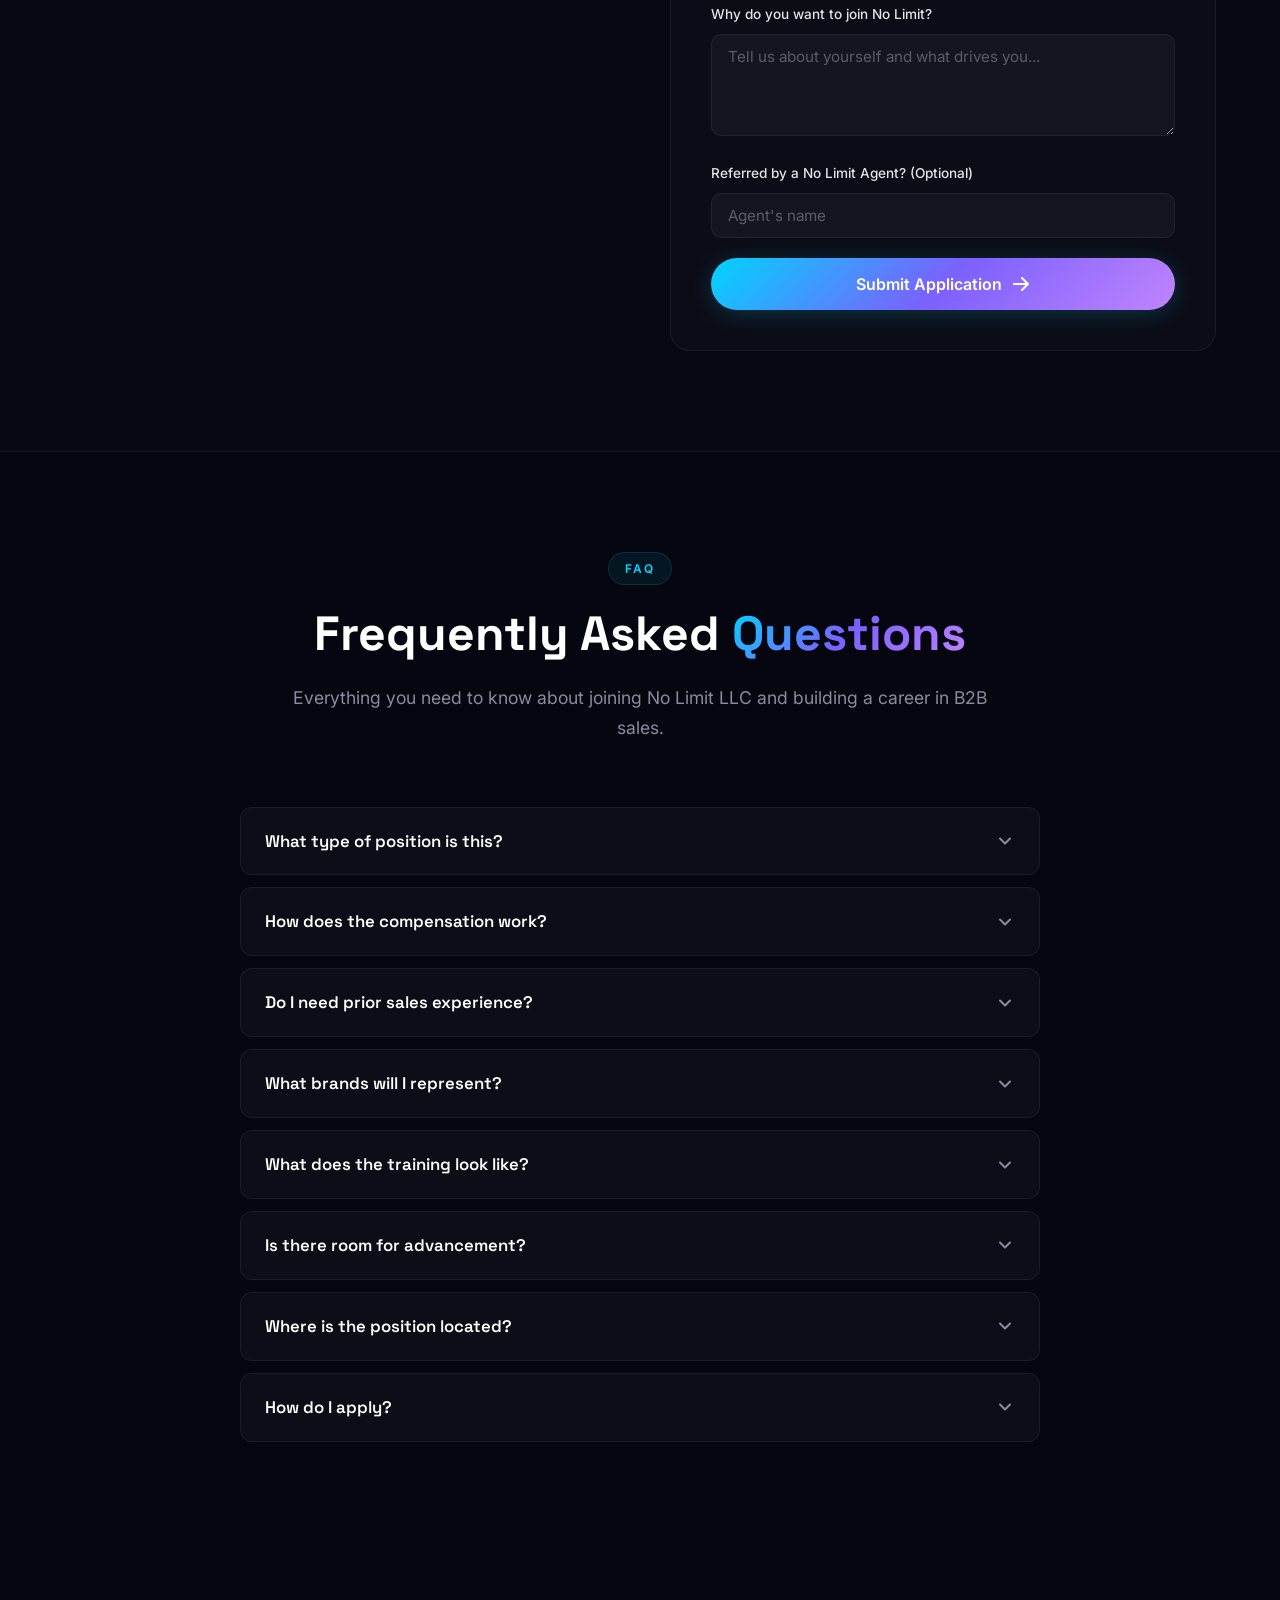
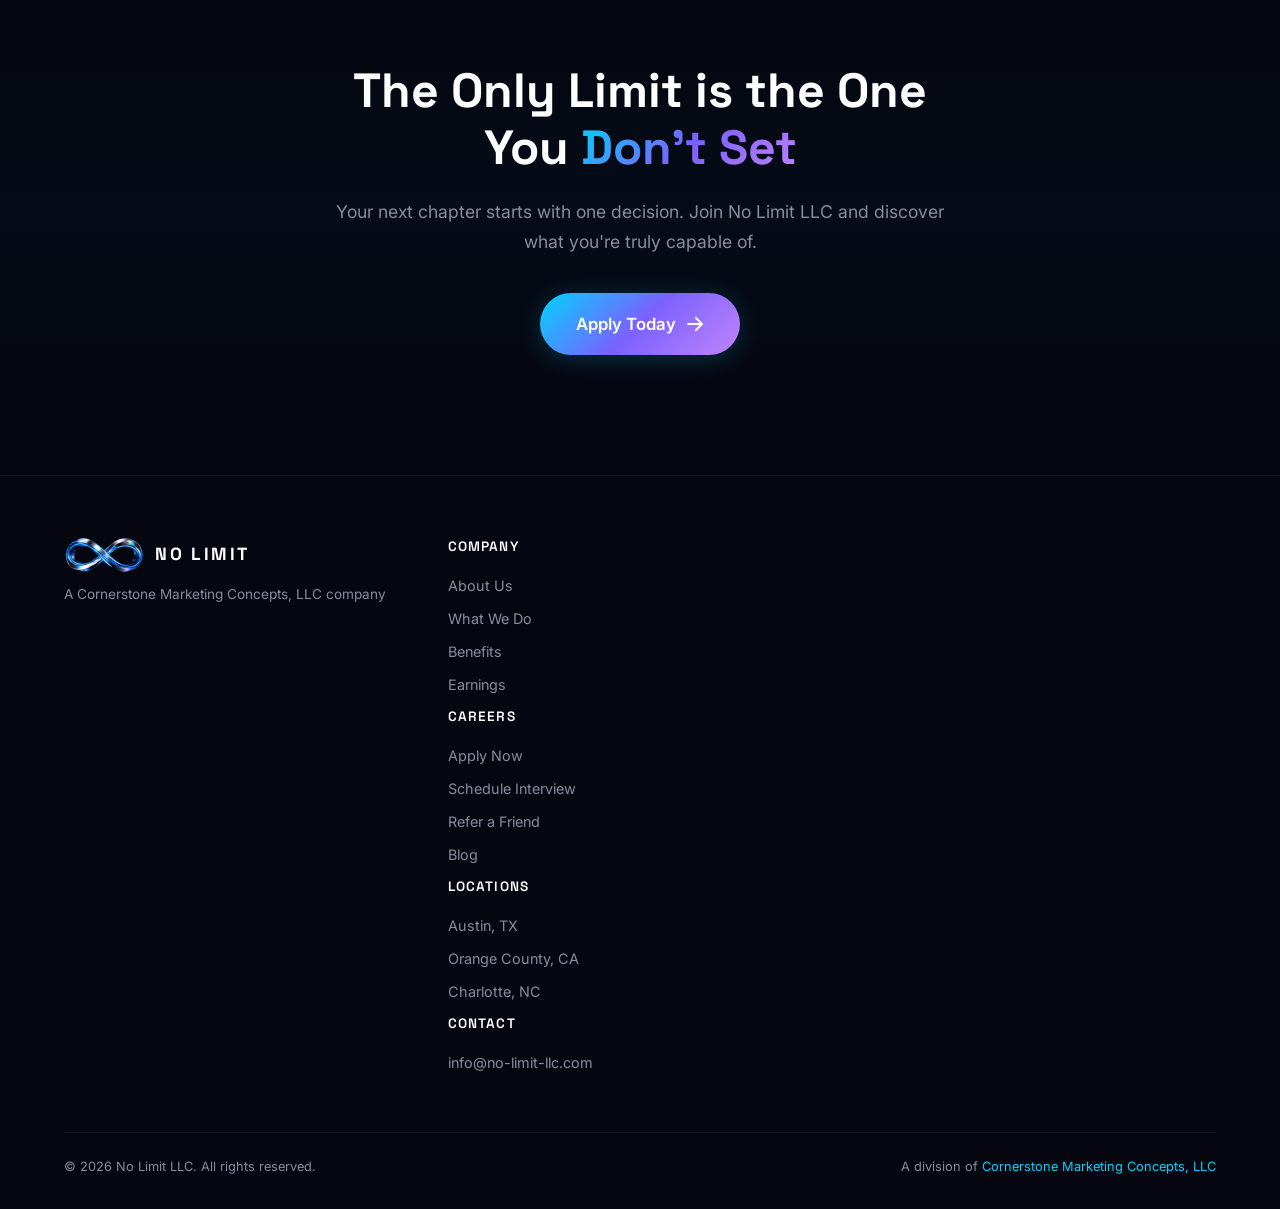
==== commit b52eba2e: "Remove custom chat widget - replacing with Tidio live chat" ====
--- a/index.html
+++ b/index.html
@@ -843,53 +843,7 @@
         </div>
     </footer>
 
-    <!-- Chat Widget -->
-    <div class="chat-widget" id="chatWidget">
-        <button class="chat-toggle" id="chatToggle" aria-label="Open chat">
-            <svg class="chat-icon-open" viewBox="0 0 24 24" fill="none" stroke="currentColor" stroke-width="2" width="24" height="24">
-                <path d="M21 15a2 2 0 01-2 2H7l-4 4V5a2 2 0 012-2h14a2 2 0 012 2z" stroke-linecap="round" stroke-linejoin="round"/>
-            </svg>
-            <svg class="chat-icon-close" viewBox="0 0 24 24" fill="none" stroke="currentColor" stroke-width="2" width="24" height="24" style="display:none">
-                <path d="M18 6L6 18M6 6l12 12" stroke-linecap="round" stroke-linejoin="round"/>
-            </svg>
-            <span class="chat-badge">?</span>
-        </button>
-        <div class="chat-window" id="chatWindow">
-            <div class="chat-header">
-                <div class="chat-header-info">
-                    <div class="chat-header-avatar">NL</div>
-                    <div>
-                        <div class="chat-header-name">No Limit Assistant</div>
-                        <div class="chat-header-status"><span class="chat-status-dot"></span> Online</div>
-                    </div>
-                </div>
-                <button class="chat-close" id="chatClose" aria-label="Close chat">
-                    <svg viewBox="0 0 24 24" fill="none" stroke="currentColor" stroke-width="2" width="18" height="18">
-                        <path d="M18 6L6 18M6 6l12 12" stroke-linecap="round" stroke-linejoin="round"/>
-                    </svg>
-                </button>
-            </div>
-            <div class="chat-messages" id="chatMessages">
-                <div class="chat-message chat-bot">
-                    <p>Hey! 👋 I'm here to answer any questions about joining No Limit LLC. What would you like to know?</p>
-                </div>
-                <div class="chat-quick-replies" id="chatQuickReplies">
-                    <button class="chat-quick-btn" data-question="compensation">💰 How does pay work?</button>
-                    <button class="chat-quick-btn" data-question="experience">📋 Do I need experience?</button>
-                    <button class="chat-quick-btn" data-question="schedule">🕐 What's the schedule?</button>
-                    <button class="chat-quick-btn" data-question="locations">📍 Where are you located?</button>
-                    <button class="chat-quick-btn" data-question="advancement">🚀 How do I move up?</button>
-                    <button class="chat-quick-btn" data-question="apply">✅ How do I apply?</button>
-                </div>
-            </div>
-            <div class="chat-input-area">
-                <input type="text" class="chat-input" id="chatInput" placeholder="Type your question..." autocomplete="off">
-                <button class="chat-send" id="chatSend" aria-label="Send message">
-                    <svg viewBox="0 0 24 24" fill="currentColor" width="18" height="18"><path d="M2.01 21L23 12 2.01 3 2 10l15 2-15 2z"/></svg>
-                </button>
-            </div>
-        </div>
-    </div>
+    <!-- Live Chat: add service script here (tawk.to, Tidio, or Crisp) -->
 
     <script src="script.js"></script>
 </body>
--- a/styles.css
+++ b/styles.css
@@ -1421,7 +1421,7 @@
 
 /* ============================================
    NEW SECTIONS — Video, Earnings, Testimonials,
-   Referral, Chat Widget
+   Referral
    ============================================ */
 
 /* --- Video Section --- */
@@ -1903,241 +1903,6 @@
     color: var(--text-muted);
 }
 
-/* --- Chat Widget --- */
-.chat-widget {
-    position: fixed;
-    bottom: 24px;
-    right: 24px;
-    z-index: 9999;
-    font-family: var(--font-body);
-}
-
-.chat-toggle {
-    position: relative;
-    width: 56px;
-    height: 56px;
-    border-radius: 50%;
-    background: var(--gradient);
-    border: none;
-    cursor: pointer;
-    display: flex;
-    align-items: center;
-    justify-content: center;
-    color: #fff;
-    box-shadow: 0 4px 24px rgba(0,212,255,0.3);
-    transition: var(--transition);
-}
-
-.chat-toggle:hover {
-    transform: scale(1.08);
-    box-shadow: 0 6px 32px rgba(0,212,255,0.4);
-}
-
-.chat-badge {
-    position: absolute;
-    top: -2px;
-    right: -2px;
-    width: 20px;
-    height: 20px;
-    border-radius: 50%;
-    background: #ef4444;
-    color: #fff;
-    font-size: 0.65rem;
-    font-weight: 700;
-    display: flex;
-    align-items: center;
-    justify-content: center;
-}
-
-.chat-window {
-    display: none;
-    position: absolute;
-    bottom: 72px;
-    right: 0;
-    width: 360px;
-    max-height: 520px;
-    background: #0a0a1a;
-    border: 1px solid var(--border);
-    border-radius: var(--radius-lg);
-    box-shadow: 0 12px 48px rgba(0,0,0,0.5);
-    flex-direction: column;
-    overflow: hidden;
-}
-
-.chat-window.open { display: flex; animation: chatSlideUp 0.3s ease; }
-
-@keyframes chatSlideUp {
-    from { opacity: 0; transform: translateY(12px); }
-    to { opacity: 1; transform: translateY(0); }
-}
-
-.chat-header {
-    display: flex;
-    align-items: center;
-    justify-content: space-between;
-    padding: 14px 16px;
-    background: rgba(0,212,255,0.06);
-    border-bottom: 1px solid var(--border);
-}
-
-.chat-header-info { display: flex; align-items: center; gap: 10px; }
-
-.chat-header-avatar {
-    width: 34px;
-    height: 34px;
-    border-radius: 50%;
-    background: var(--gradient);
-    display: flex;
-    align-items: center;
-    justify-content: center;
-    font-family: var(--font-display);
-    font-weight: 700;
-    font-size: 0.75rem;
-    color: #fff;
-}
-
-.chat-header-name {
-    font-family: var(--font-display);
-    font-weight: 600;
-    font-size: 0.88rem;
-    color: var(--text-heading);
-}
-
-.chat-header-status {
-    font-size: 0.72rem;
-    color: var(--text-muted);
-    display: flex;
-    align-items: center;
-    gap: 5px;
-}
-
-.chat-status-dot {
-    width: 7px;
-    height: 7px;
-    border-radius: 50%;
-    background: #22c55e;
-    display: inline-block;
-}
-
-.chat-close {
-    background: none;
-    border: none;
-    color: var(--text-muted);
-    cursor: pointer;
-    padding: 4px;
-    transition: var(--transition);
-}
-
-.chat-close:hover { color: var(--text-heading); }
-
-.chat-messages {
-    flex: 1;
-    overflow-y: auto;
-    padding: 16px;
-    max-height: 360px;
-    display: flex;
-    flex-direction: column;
-    gap: 12px;
-}
-
-.chat-message {
-    max-width: 85%;
-    padding: 10px 14px;
-    border-radius: 14px;
-    font-size: 0.85rem;
-    line-height: 1.5;
-    animation: chatFade 0.3s ease;
-}
-
-@keyframes chatFade {
-    from { opacity: 0; transform: translateY(6px); }
-    to { opacity: 1; transform: translateY(0); }
-}
-
-.chat-message p { margin: 0; }
-
-.chat-bot {
-    background: rgba(255,255,255,0.06);
-    color: var(--text);
-    border-bottom-left-radius: 4px;
-    align-self: flex-start;
-}
-
-.chat-user {
-    background: var(--gradient);
-    color: #fff;
-    border-bottom-right-radius: 4px;
-    align-self: flex-end;
-}
-
-.chat-quick-replies {
-    display: flex;
-    flex-wrap: wrap;
-    gap: 6px;
-    margin-top: 4px;
-}
-
-.chat-quick-btn {
-    background: rgba(0,212,255,0.08);
-    border: 1px solid rgba(0,212,255,0.2);
-    color: var(--accent);
-    font-size: 0.75rem;
-    font-weight: 500;
-    padding: 6px 12px;
-    border-radius: var(--radius-full);
-    cursor: pointer;
-    transition: var(--transition);
-    font-family: var(--font-body);
-    white-space: nowrap;
-}
-
-.chat-quick-btn:hover {
-    background: rgba(0,212,255,0.15);
-    border-color: var(--accent);
-}
-
-.chat-input-area {
-    display: flex;
-    align-items: center;
-    gap: 8px;
-    padding: 12px 14px;
-    border-top: 1px solid var(--border);
-    background: rgba(255,255,255,0.02);
-}
-
-.chat-input {
-    flex: 1;
-    background: rgba(255,255,255,0.05);
-    border: 1px solid var(--border);
-    border-radius: var(--radius-full);
-    padding: 8px 14px;
-    font-size: 0.82rem;
-    color: var(--text);
-    font-family: var(--font-body);
-    outline: none;
-    transition: var(--transition);
-}
-
-.chat-input:focus { border-color: rgba(0,212,255,0.3); }
-.chat-input::placeholder { color: var(--text-muted); }
-
-.chat-send {
-    width: 36px;
-    height: 36px;
-    min-width: 36px;
-    border-radius: 50%;
-    background: var(--gradient);
-    border: none;
-    cursor: pointer;
-    display: flex;
-    align-items: center;
-    justify-content: center;
-    color: #fff;
-    transition: var(--transition);
-}
-
-.chat-send:hover { transform: scale(1.08); }
-
 /* ============================================
    RESPONSIVE — New Sections
    ============================================ */
@@ -2283,8 +2048,6 @@
     .referral-card-stack { flex-direction: row; max-width: 100%; }
     .referral-icon-card, .referral-stat-card { flex: 1; }
     .referral-icon-card { padding: 28px 20px; }
-
-    .chat-window { width: calc(100vw - 32px); right: -8px; }
 }
 
 @media (max-width: 480px) {
@@ -2319,7 +2082,4 @@
     }
 
     .referral-card-stack { flex-direction: column; }
-    .chat-widget { bottom: 16px; right: 16px; }
-    .chat-toggle { width: 48px; height: 48px; }
-    .chat-window { bottom: 64px; max-height: 440px; }
-}
+}
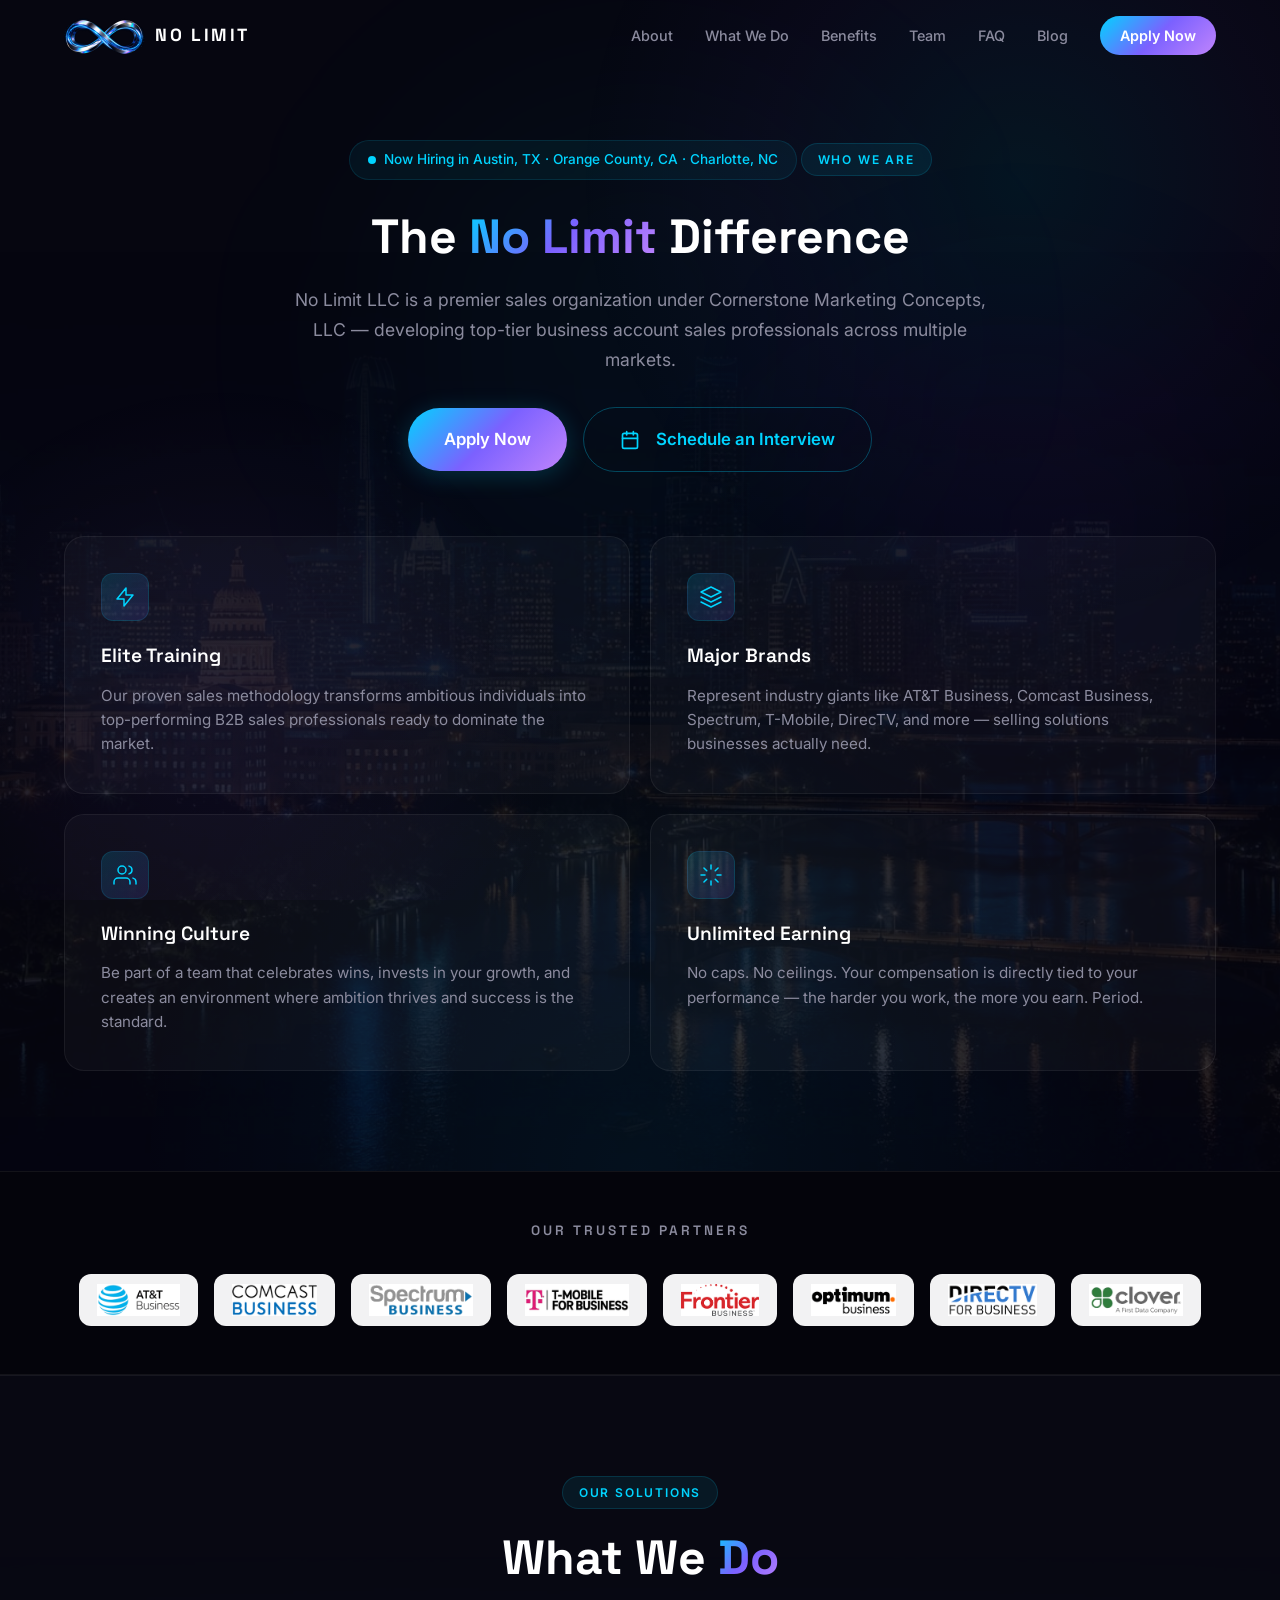
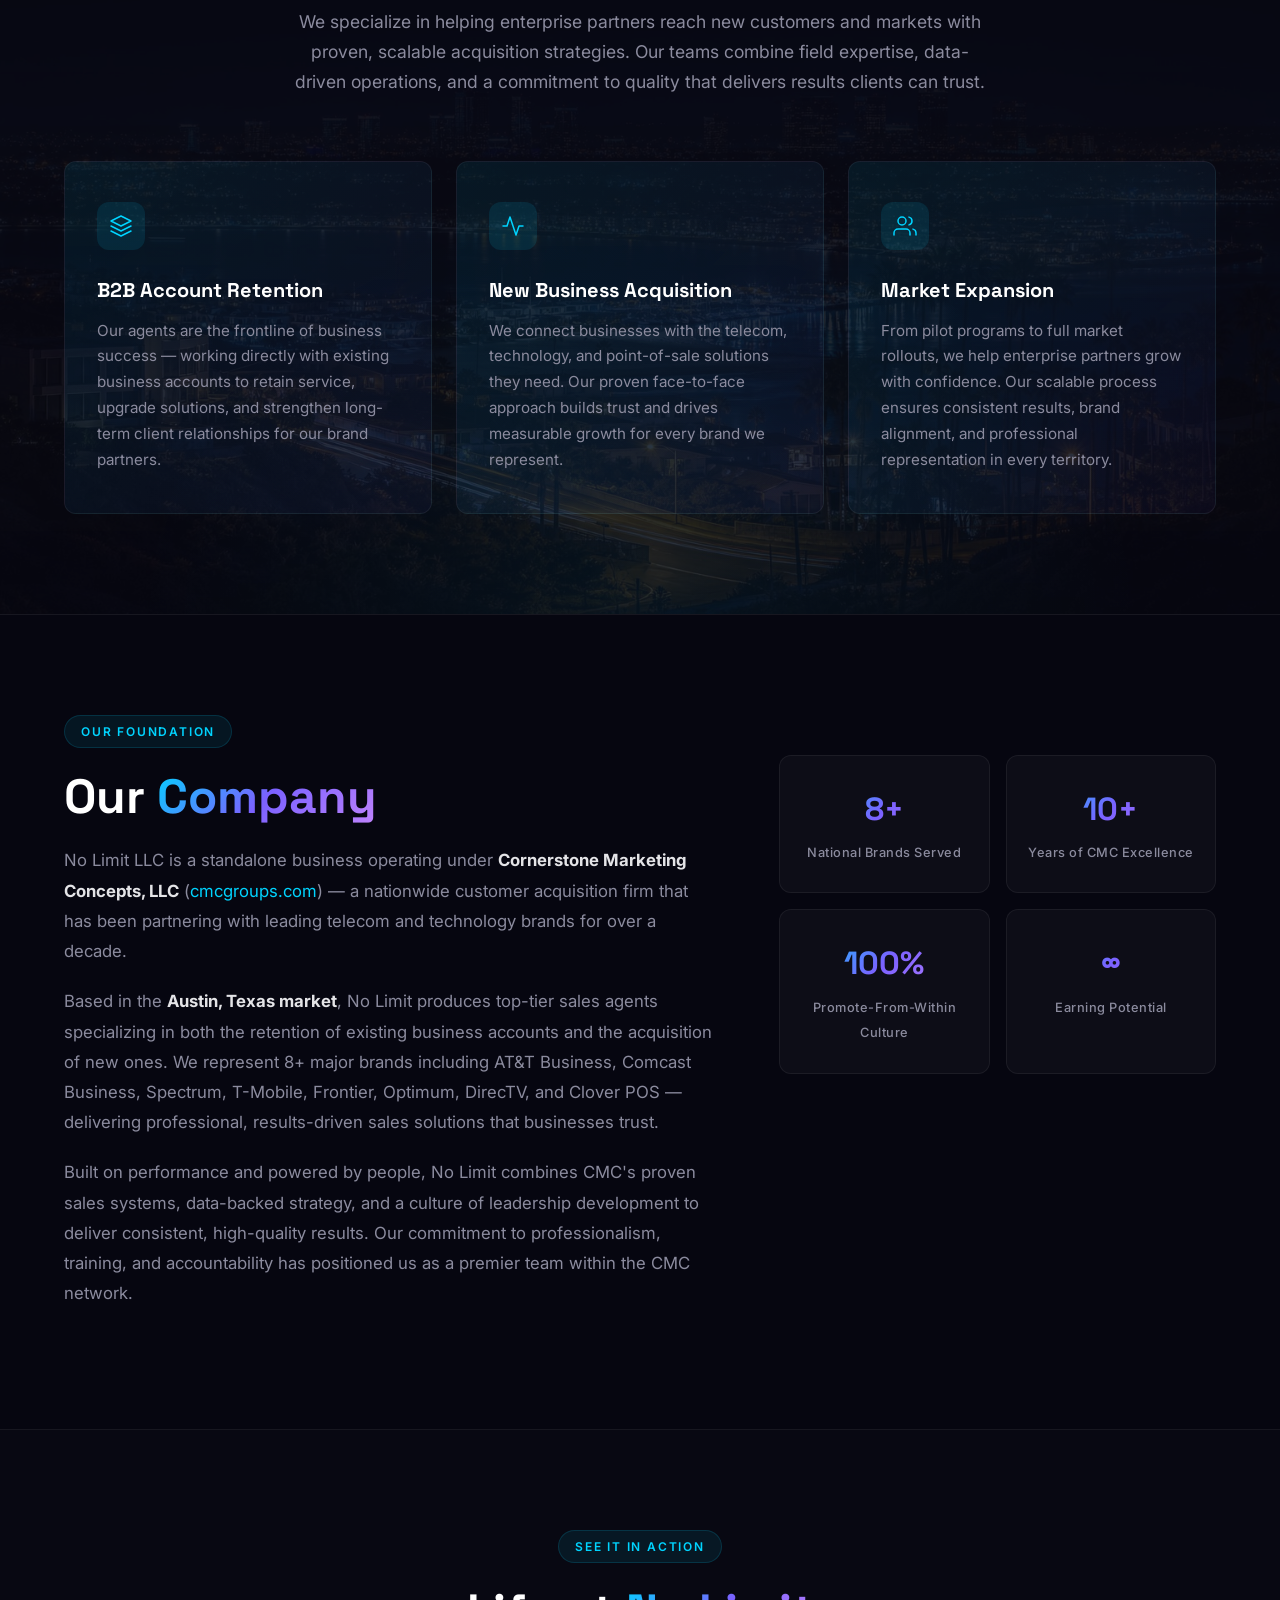
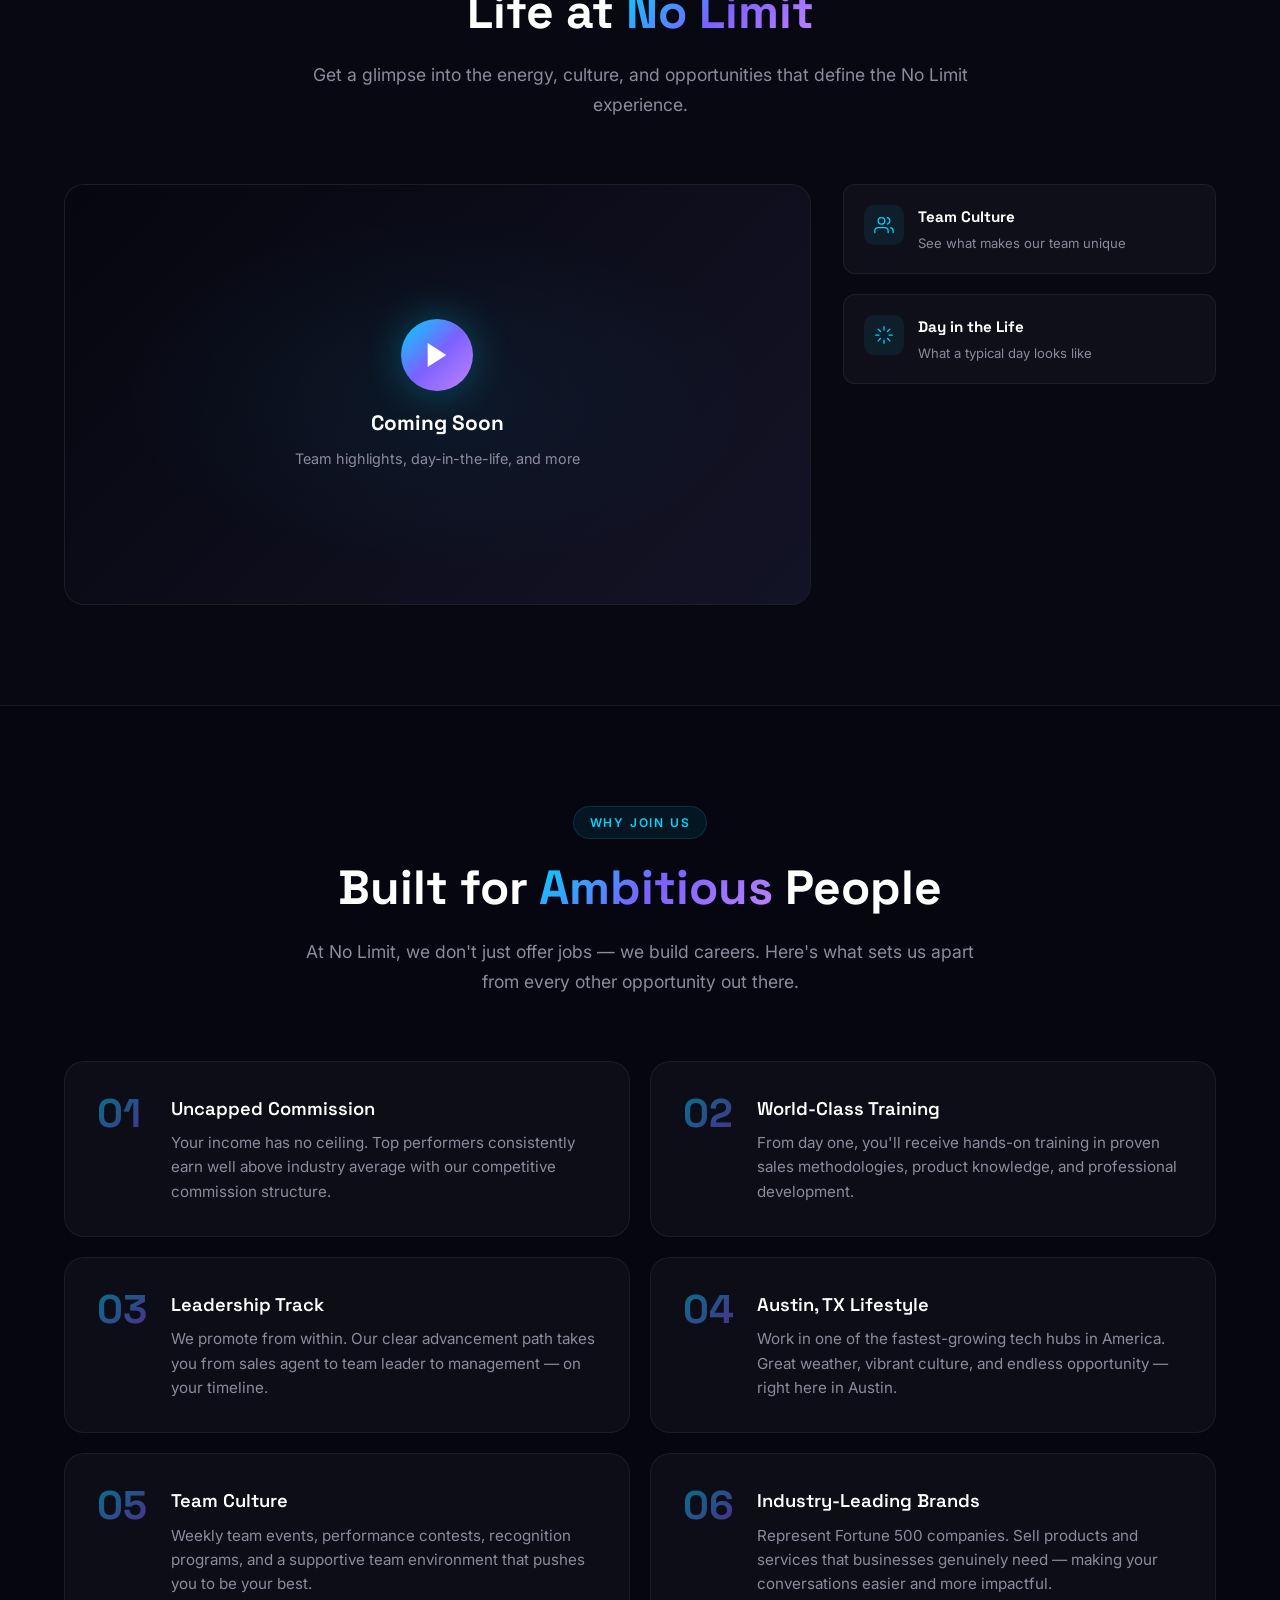
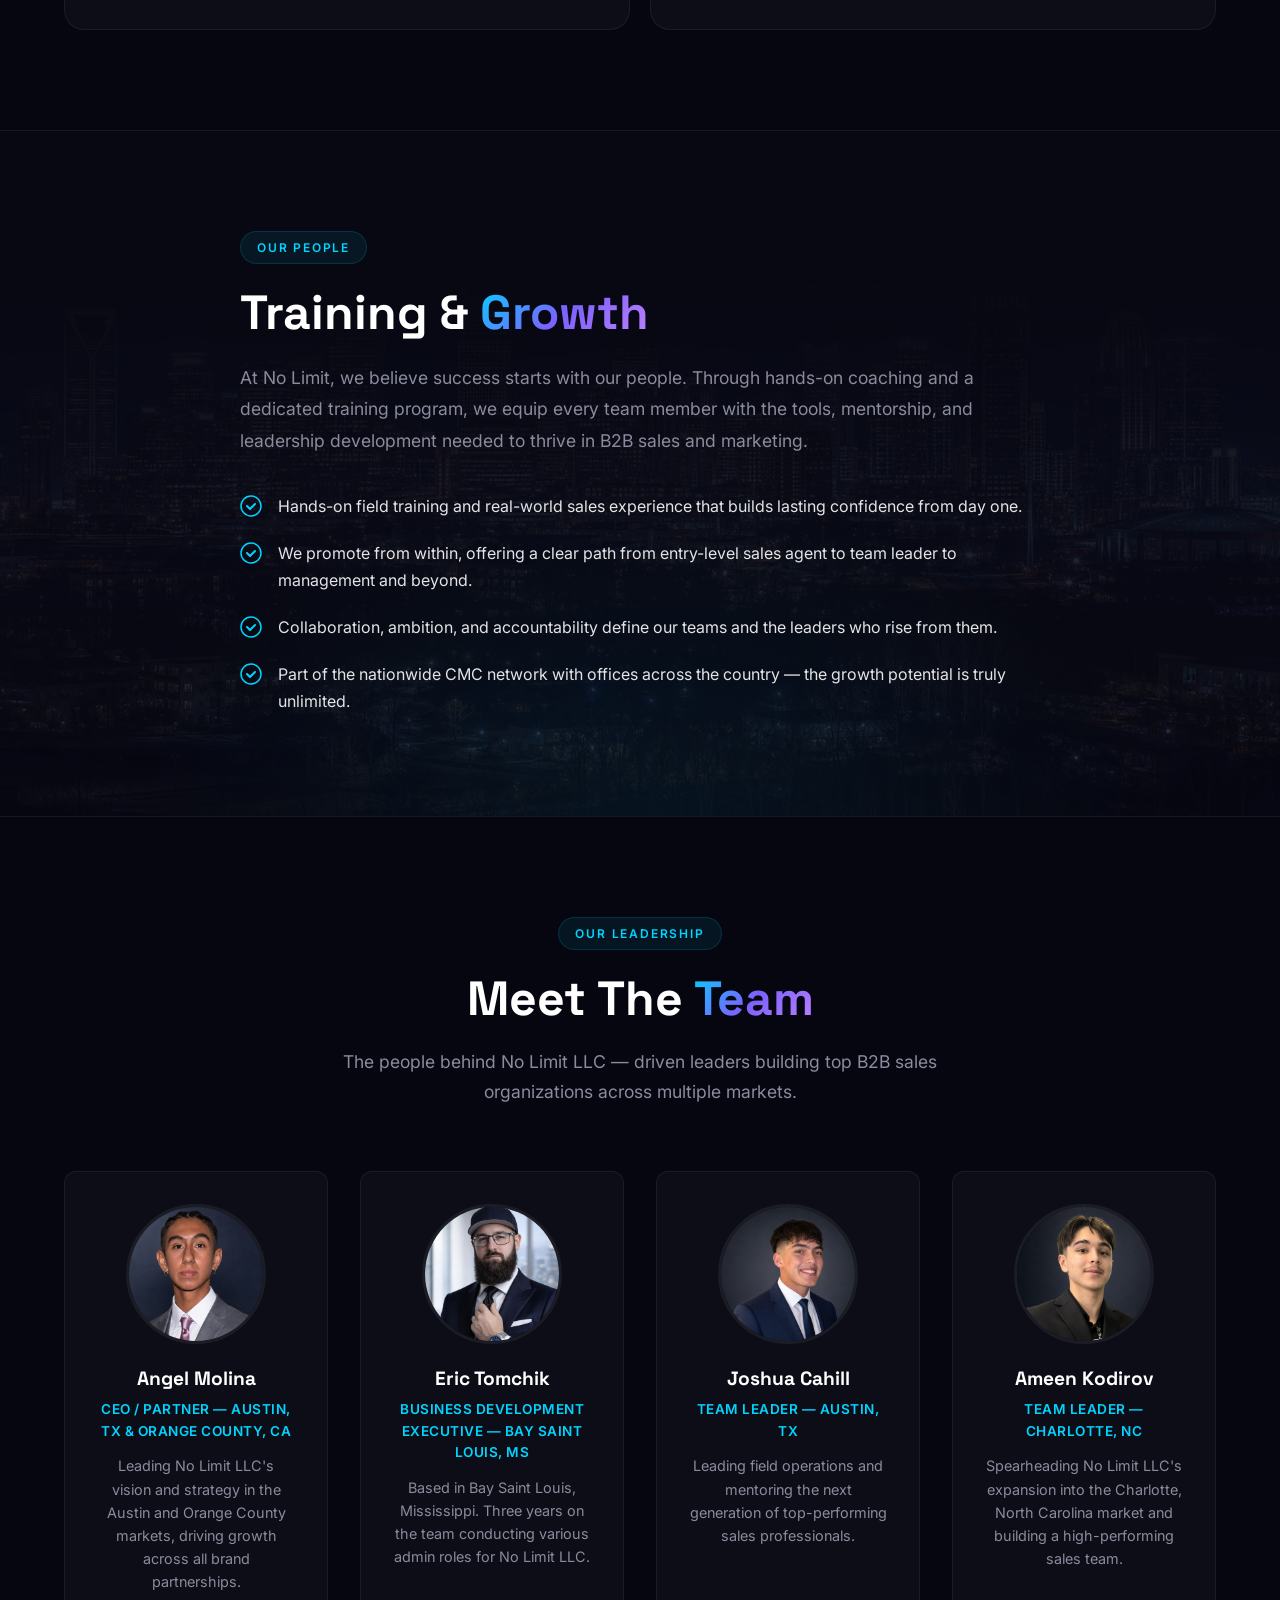
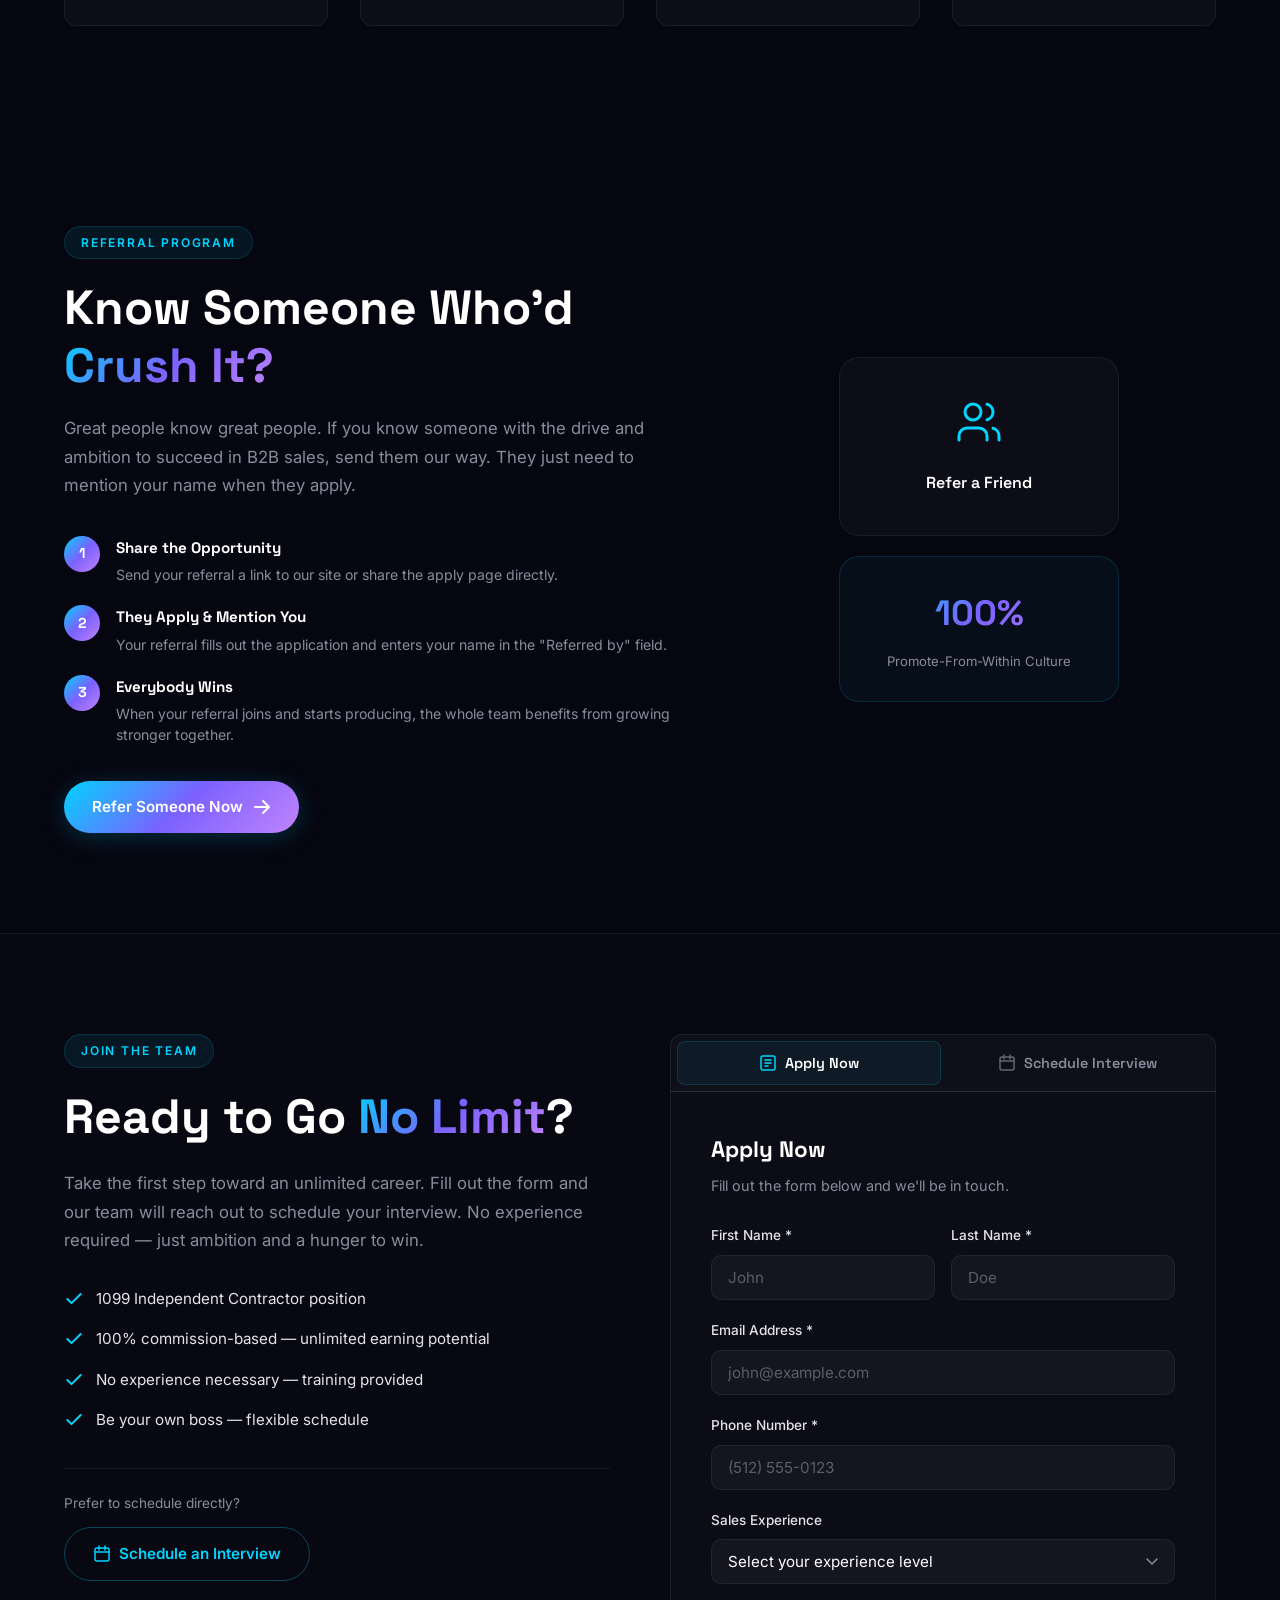
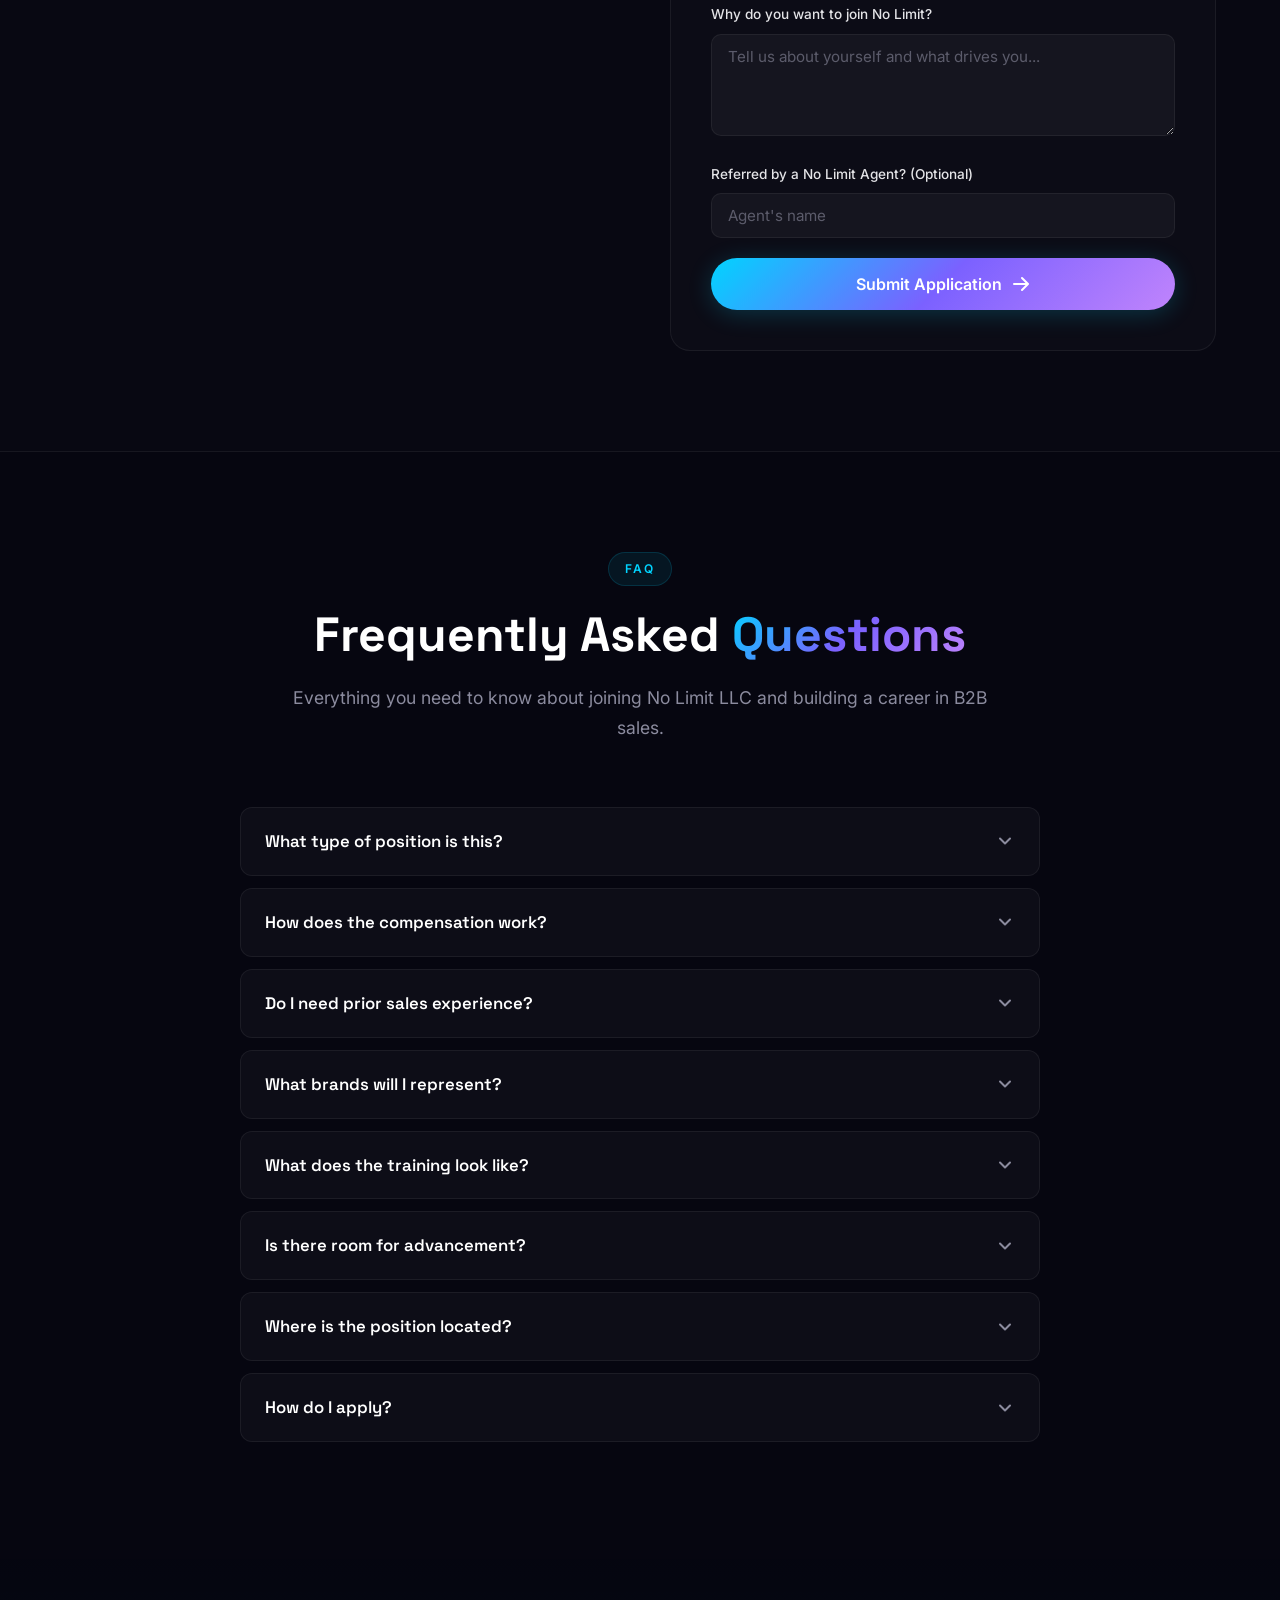
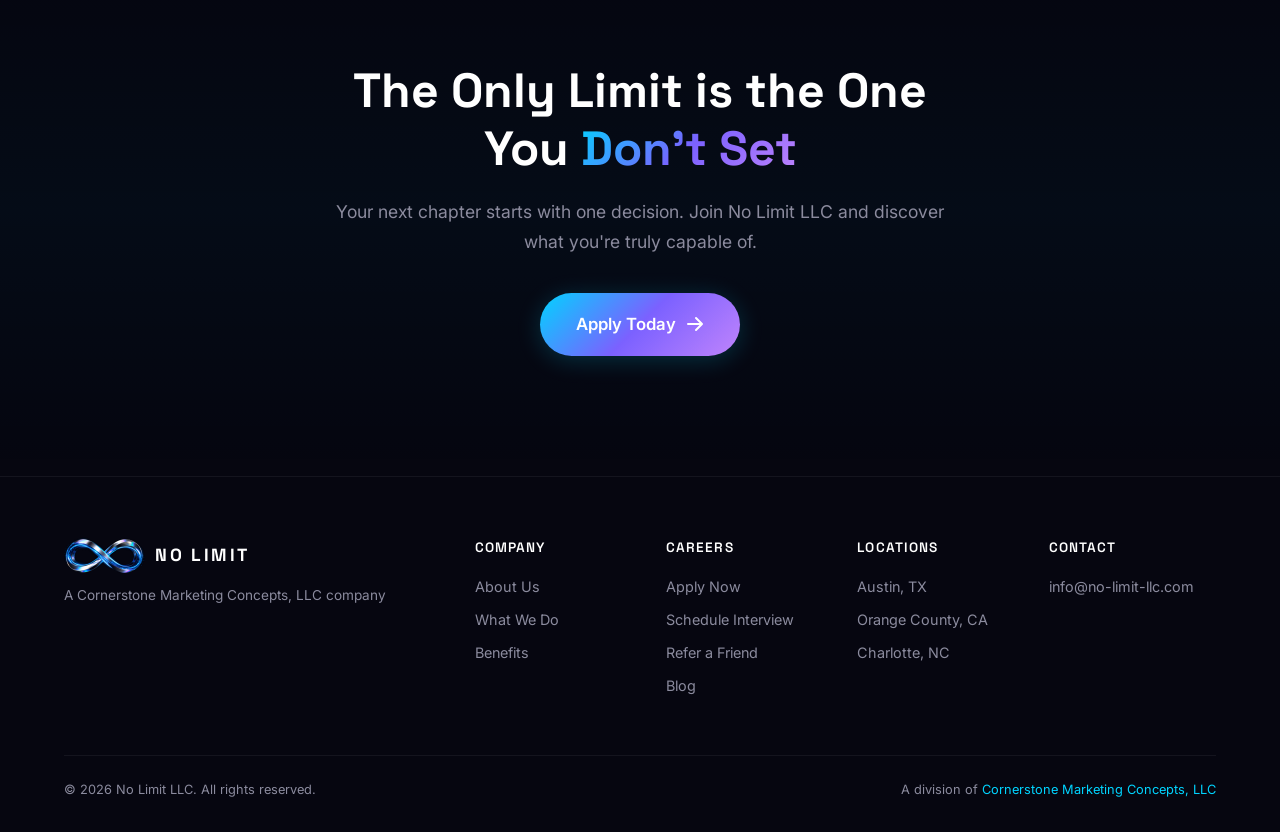
==== commit f0d23b49: "feat: remove earnings & reviews sections, add Schedule Interview CTA to hero" ====
--- a/index.html
+++ b/index.html
@@ -64,6 +64,13 @@
                     No Limit LLC is a premier sales organization under Cornerstone Marketing Concepts, LLC — 
                     developing top-tier business account sales professionals across multiple markets.
                 </p>
+                <div class="hero-cta-row">
+                    <a href="#apply" class="btn btn-primary btn-lg">Apply Now</a>
+                    <a href="#" class="btn btn-outline btn-lg" onclick="openCalendlyModal(event)">
+                        <svg viewBox="0 0 24 24" fill="none" stroke="currentColor" stroke-width="2" stroke-linecap="round" stroke-linejoin="round" style="width:20px;height:20px;margin-right:8px;vertical-align:middle;"><rect x="3" y="4" width="18" height="18" rx="2" ry="2"/><line x1="16" y1="2" x2="16" y2="6"/><line x1="8" y1="2" x2="8" y2="6"/><line x1="3" y1="10" x2="21" y2="10"/></svg>
+                        Schedule an Interview
+                    </a>
+                </div>
             </div>
             <div class="about-grid">
                 <div class="about-card">
@@ -239,17 +246,7 @@
                             <h4>Day in the Life</h4>
                             <p>What a typical day looks like</p>
                         </div>
-                    </a>
-                    <a href="#testimonials" class="video-feature">
-                        <div class="video-feature-icon">
-                            <svg viewBox="0 0 24 24" fill="none" stroke="currentColor" stroke-width="1.5"><path d="M22 12h-4l-3 9L9 3l-3 9H2" stroke-linecap="round" stroke-linejoin="round"/></svg>
-                        </div>
-                        <div>
-                            <h4>Real Results</h4>
-                            <p>Success stories from the field</p>
-                        </div>
-                    </a>
-                </div>
+                    </a>                </div>
             </div>
         </div>
     </section>
@@ -312,72 +309,6 @@
         </div>
     </section>
 
-    <!-- Earnings Section -->
-    <section class="section section-dark" id="earnings">
-        <div class="container">
-            <div class="section-header">
-                <span class="section-tag">Your Earning Potential</span>
-                <h2 class="section-title">What Could You <span class="gradient-text">Earn?</span></h2>
-                <p class="section-subtitle">
-                    Your income is directly tied to your effort. With just 5 deals closed per week, 
-                    you're already earning <strong style="color: var(--accent)">$1,000+ weekly</strong>. Scale from there.
-                </p>
-            </div>
-            <div class="earnings-grid">
-                <div class="earnings-card">
-                    <div class="earnings-stage">Getting Started</div>
-                    <div class="earnings-period">First 90 Days</div>
-                    <div class="earnings-amount">
-                        <span class="earnings-dollar">$</span>
-                        <span class="earnings-number" data-target="1000">0</span>
-                        <span class="earnings-freq">/week</span>
-                    </div>
-                    <div class="earnings-context">with just 5 deals per week</div>
-                    <ul class="earnings-details">
-                        <li>Learning the sales process</li>
-                        <li>Building your pipeline</li>
-                        <li>Hands-on mentorship</li>
-                    </ul>
-                    <div class="earnings-bar"><div class="earnings-fill" data-width="35"></div></div>
-                </div>
-                <div class="earnings-card earnings-card-featured">
-                    <div class="earnings-badge">Most Common</div>
-                    <div class="earnings-stage">Hitting Your Stride</div>
-                    <div class="earnings-period">6 – 12 Months</div>
-                    <div class="earnings-amount">
-                        <span class="earnings-dollar">$</span>
-                        <span class="earnings-number" data-target="2000">0</span>
-                        <span class="earnings-freq">/week</span>
-                    </div>
-                    <div class="earnings-context">10+ deals per week — double the output</div>
-                    <ul class="earnings-details">
-                        <li>Consistent deal flow</li>
-                        <li>Multi-brand expertise</li>
-                        <li>Leadership opportunities opening</li>
-                    </ul>
-                    <div class="earnings-bar"><div class="earnings-fill" data-width="65"></div></div>
-                </div>
-                <div class="earnings-card">
-                    <div class="earnings-stage">Top Performer</div>
-                    <div class="earnings-period">12+ Months</div>
-                    <div class="earnings-amount">
-                        <span class="earnings-dollar">$</span>
-                        <span class="earnings-number" data-target="5000">0</span>
-                        <span class="earnings-plus">+</span>
-                        <span class="earnings-freq">/week</span>
-                    </div>
-                    <div class="earnings-context">no cap — sky's the limit</div>
-                    <ul class="earnings-details">
-                        <li>Mastered the craft</li>
-                        <li>Team leadership bonuses</li>
-                        <li>Truly uncapped income</li>
-                    </ul>
-                    <div class="earnings-bar"><div class="earnings-fill" data-width="100"></div></div>
-                </div>
-            </div>
-            <p class="earnings-disclaimer">* Earnings vary based on individual performance. These ranges represent typical results for active sales professionals. 1099 independent contractor position — 100% commission-based.</p>
-        </div>
-    </section>
 
     <!-- Training & Growth Section -->
     <section class="section section-dark city-bg city-bg-charlotte" id="training">
@@ -427,7 +358,7 @@
             <div class="team-grid">
                 <div class="team-card">
                     <div class="team-photo">
-                        <img src="team/angel-molina.jpg" alt="Angel Molina" loading="lazy">
+                        <img src="team/angel-molina.jpg?v=3" alt="Angel Molina" loading="lazy">
                     </div>
                     <h3 class="team-name">Angel Molina</h3>
                     <span class="team-title">CEO / Partner — Austin, TX & Orange County, CA</span>
@@ -461,53 +392,6 @@
         </div>
     </section>
 
-    <!-- Testimonials Section -->
-    <section class="section section-dark" id="testimonials">
-        <div class="container">
-            <div class="section-header">
-                <span class="section-tag">Success Stories</span>
-                <h2 class="section-title">Hear From Our <span class="gradient-text">Team</span></h2>
-                <p class="section-subtitle">
-                    Real stories from real people who started their journey at No Limit and never looked back.
-                </p>
-            </div>
-            <div class="testimonials-grid">
-                <div class="testimonial-card">
-                    <div class="testimonial-stars">★★★★★</div>
-                    <p class="testimonial-quote">"The training program here is unlike anything I've experienced. Within my first month, I was closing deals I never thought possible. The leadership truly invests in your growth."</p>
-                    <div class="testimonial-author">
-                        <div class="testimonial-avatar">JC</div>
-                        <div class="testimonial-info">
-                            <span class="testimonial-name">Joshua C.</span>
-                            <span class="testimonial-role">Team Leader — Austin, TX</span>
-                        </div>
-                    </div>
-                </div>
-                <div class="testimonial-card">
-                    <div class="testimonial-stars">★★★★★</div>
-                    <p class="testimonial-quote">"I came in with zero sales experience and the team took me under their wing. The promote-from-within culture is real — I'm proof of that. If you're willing to put in the work, the sky's the limit."</p>
-                    <div class="testimonial-author">
-                        <div class="testimonial-avatar">AK</div>
-                        <div class="testimonial-info">
-                            <span class="testimonial-name">Ameen K.</span>
-                            <span class="testimonial-role">Team Leader — Charlotte, NC</span>
-                        </div>
-                    </div>
-                </div>
-                <div class="testimonial-card">
-                    <div class="testimonial-stars">★★★★★</div>
-                    <p class="testimonial-quote">"What sets No Limit apart is the culture. It's competitive but supportive. Everyone celebrates each other's wins. The earning potential with our brand partnerships is seriously uncapped."</p>
-                    <div class="testimonial-author">
-                        <div class="testimonial-avatar">NL</div>
-                        <div class="testimonial-info">
-                            <span class="testimonial-name">No Limit Team Member</span>
-                            <span class="testimonial-role">Sales Professional</span>
-                        </div>
-                    </div>
-                </div>
-            </div>
-        </div>
-    </section>
 
     <!-- Referral Section -->
     <section class="section" id="referral">
@@ -815,7 +699,6 @@
                         <a href="#about">About Us</a>
                         <a href="#services">What We Do</a>
                         <a href="#benefits">Benefits</a>
-                        <a href="#earnings">Earnings</a>
                     </div>
                     <div class="footer-col">
                         <h4>Careers</h4>
@@ -843,7 +726,8 @@
         </div>
     </footer>
 
-    <!-- Live Chat: add service script here (tawk.to, Tidio, or Crisp) -->
+    <!-- Tidio Live Chat -->
+    <script src="//code.tidio.co/faafdudil5e1kehetqiu9sw6p1ddwuel.js" async></script>
 
     <script src="script.js"></script>
 </body>
--- a/styles.css
+++ b/styles.css
@@ -427,6 +427,26 @@
     width: 100%;
 }
 
+.hero-cta-row {
+    display: flex;
+    align-items: center;
+    justify-content: center;
+    gap: 16px;
+    margin-top: 32px;
+    animation: fadeInUp 0.8s ease 0.3s both;
+}
+
+@media (max-width: 600px) {
+    .hero-cta-row {
+        flex-direction: column;
+        gap: 12px;
+    }
+    .hero-cta-row .btn {
+        width: 100%;
+        justify-content: center;
+    }
+}
+
 .hero-badge {
     display: inline-flex;
     align-items: center;
@@ -1316,9 +1336,15 @@
 
 .footer-content {
     display: grid;
-    grid-template-columns: 1.5fr 1fr 1fr 1fr;
+    grid-template-columns: 1.5fr 3fr;
     gap: 40px;
     margin-bottom: 48px;
+}
+
+.footer-links {
+    display: grid;
+    grid-template-columns: repeat(4, 1fr);
+    gap: 24px;
 }
 
 .footer-tagline {
@@ -1416,7 +1442,8 @@
     .brands-grid { grid-template-columns: repeat(2, 1fr); }
     .team-grid { grid-template-columns: repeat(2, 1fr); }
     .apply-layout { grid-template-columns: 1fr; gap: 40px; }
-    .footer-content { grid-template-columns: 1fr 1fr; gap: 32px; }
+    .footer-content { grid-template-columns: 1fr; gap: 32px; }
+    .footer-links { grid-template-columns: repeat(4, 1fr); }
 }
 
 /* ============================================
@@ -2012,6 +2039,7 @@
 
     .footer { padding: 40px 0 24px; }
     .footer-content { grid-template-columns: 1fr; gap: 28px; margin-bottom: 32px; }
+    .footer-links { grid-template-columns: repeat(2, 1fr); gap: 20px; }
 
     .footer-bottom {
         flex-direction: column;
